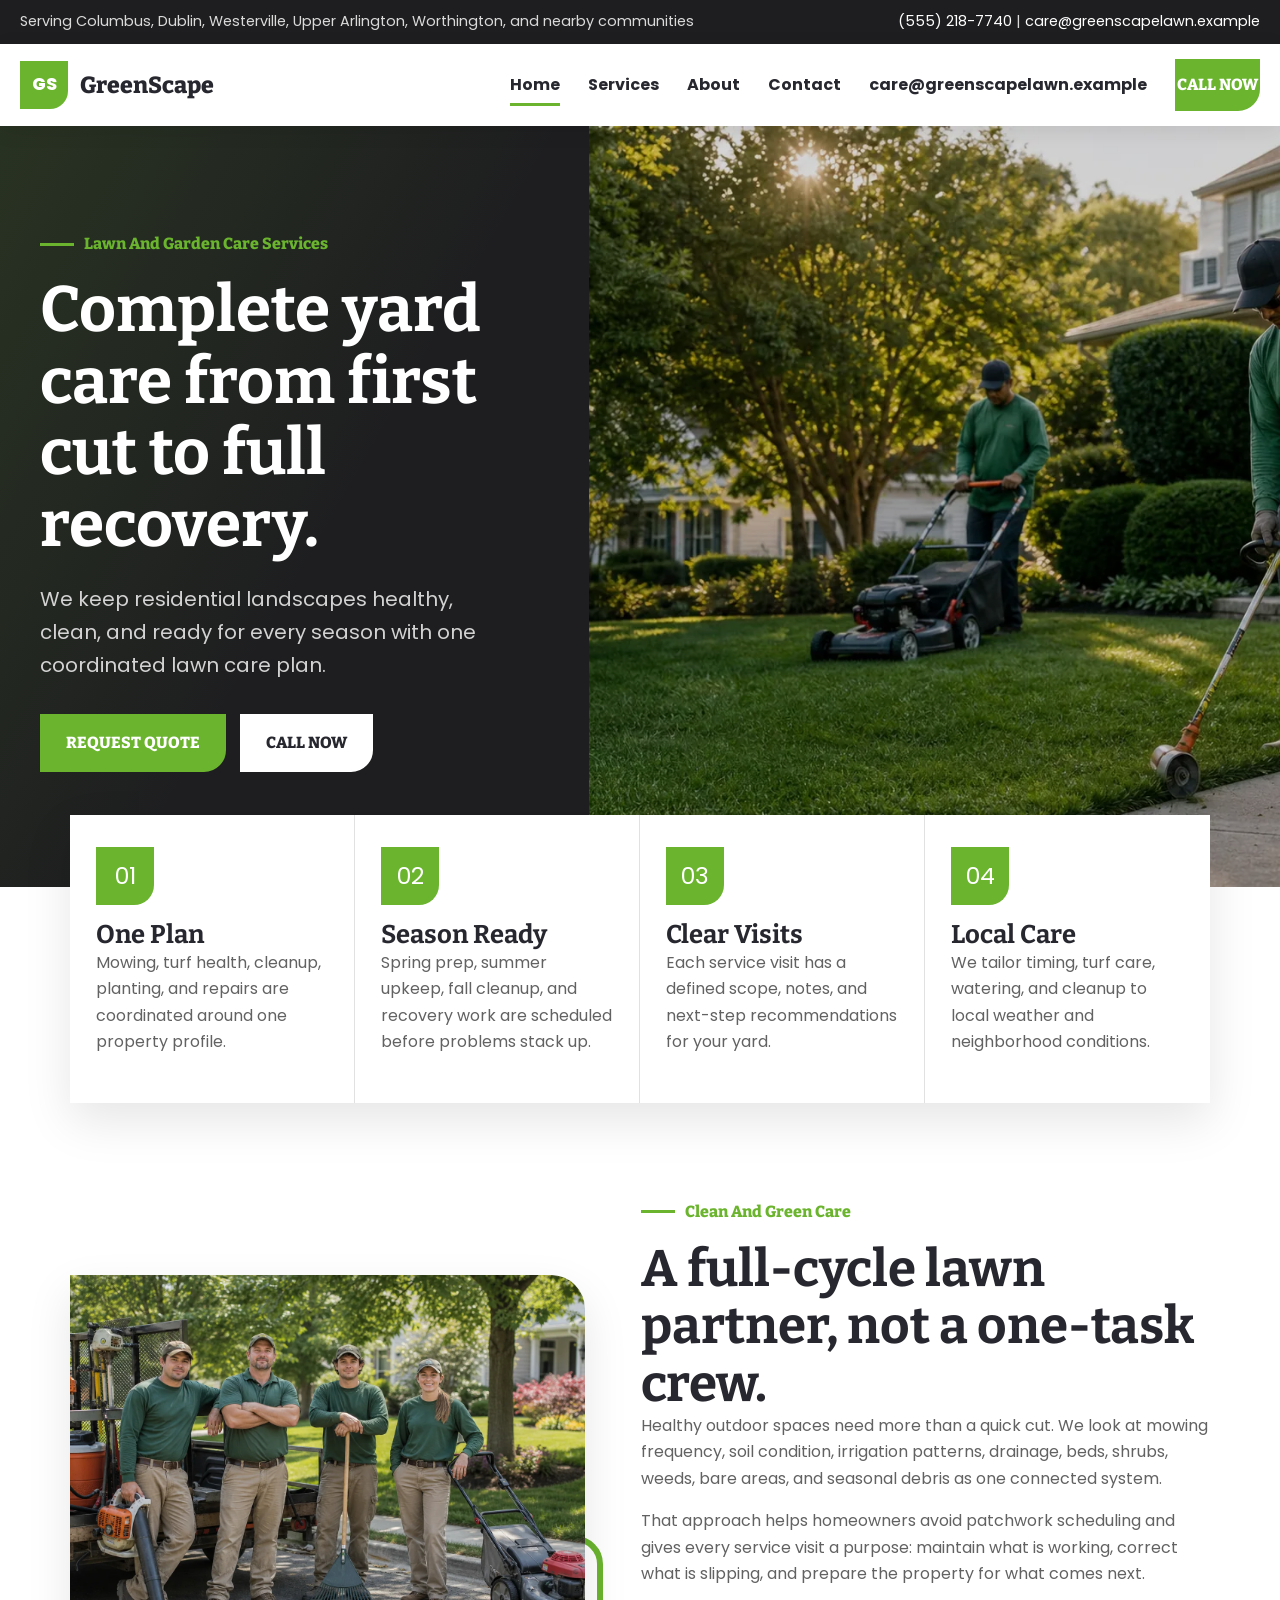
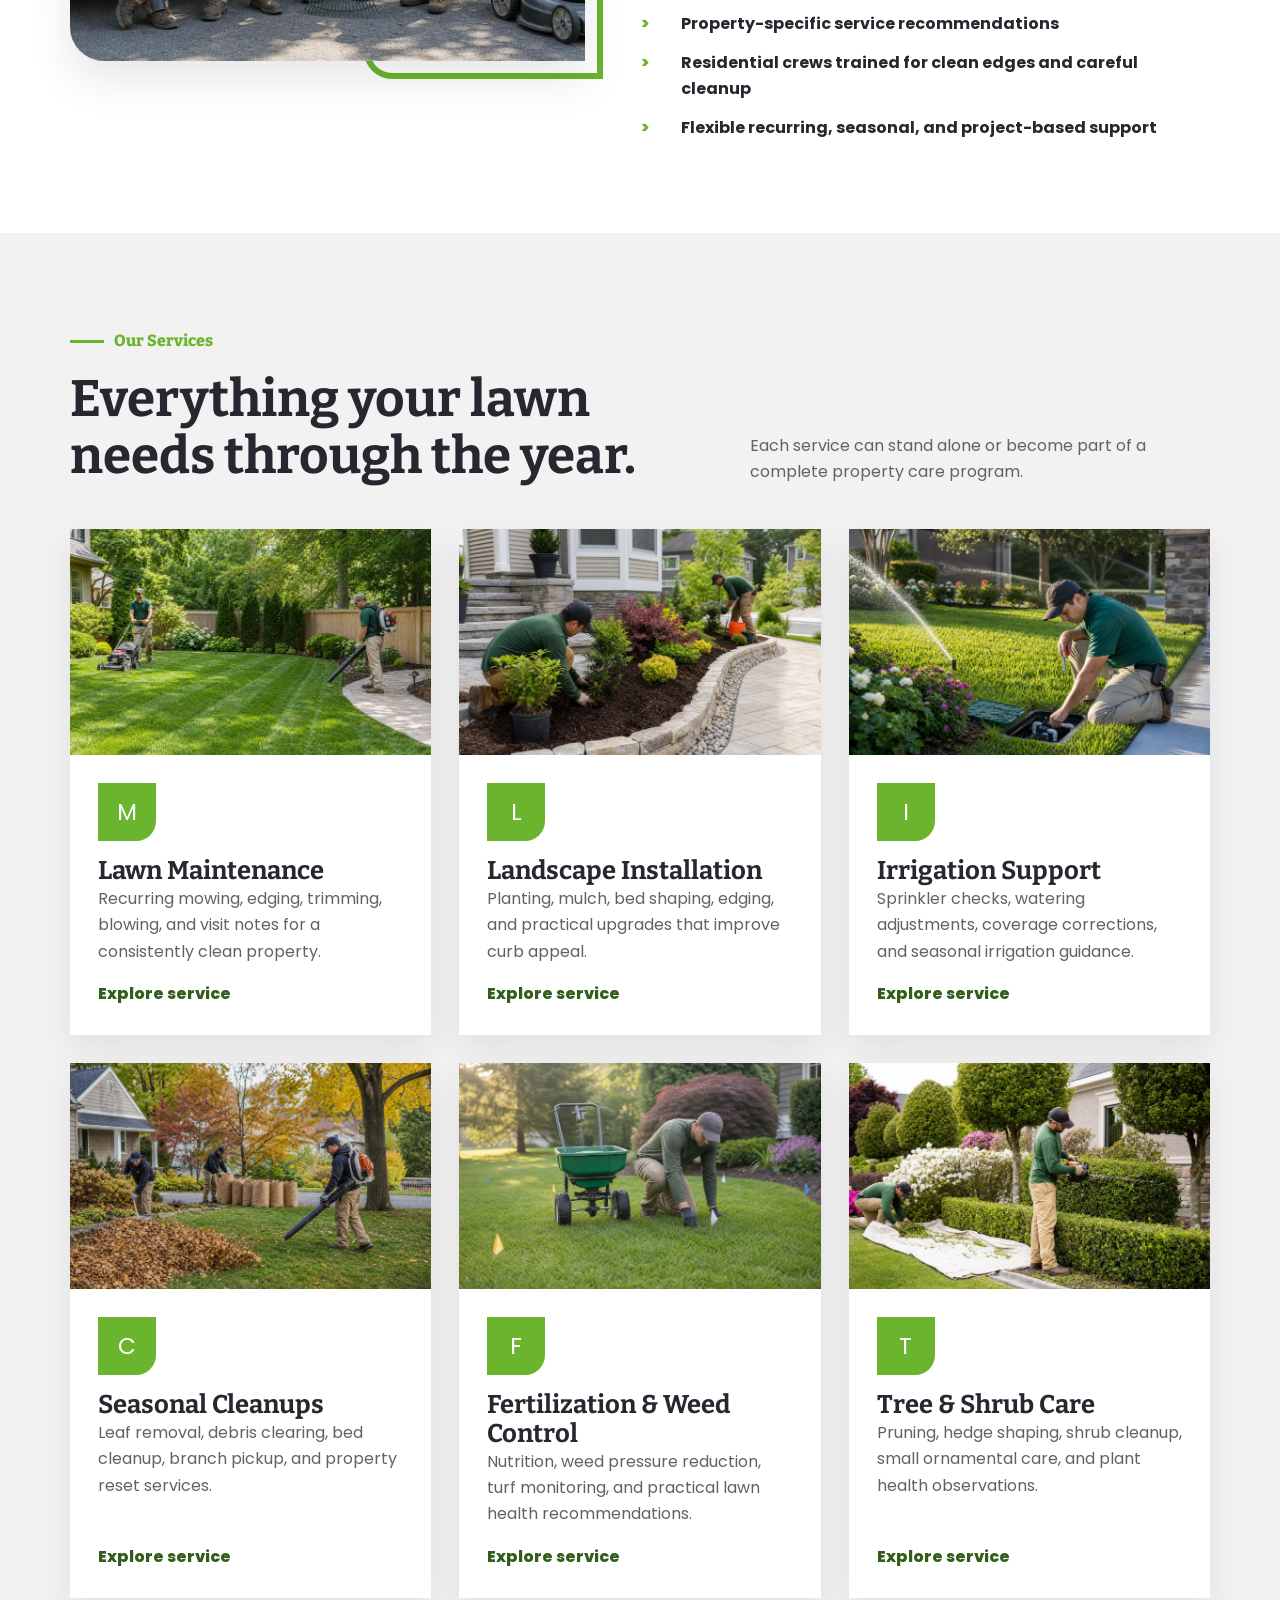
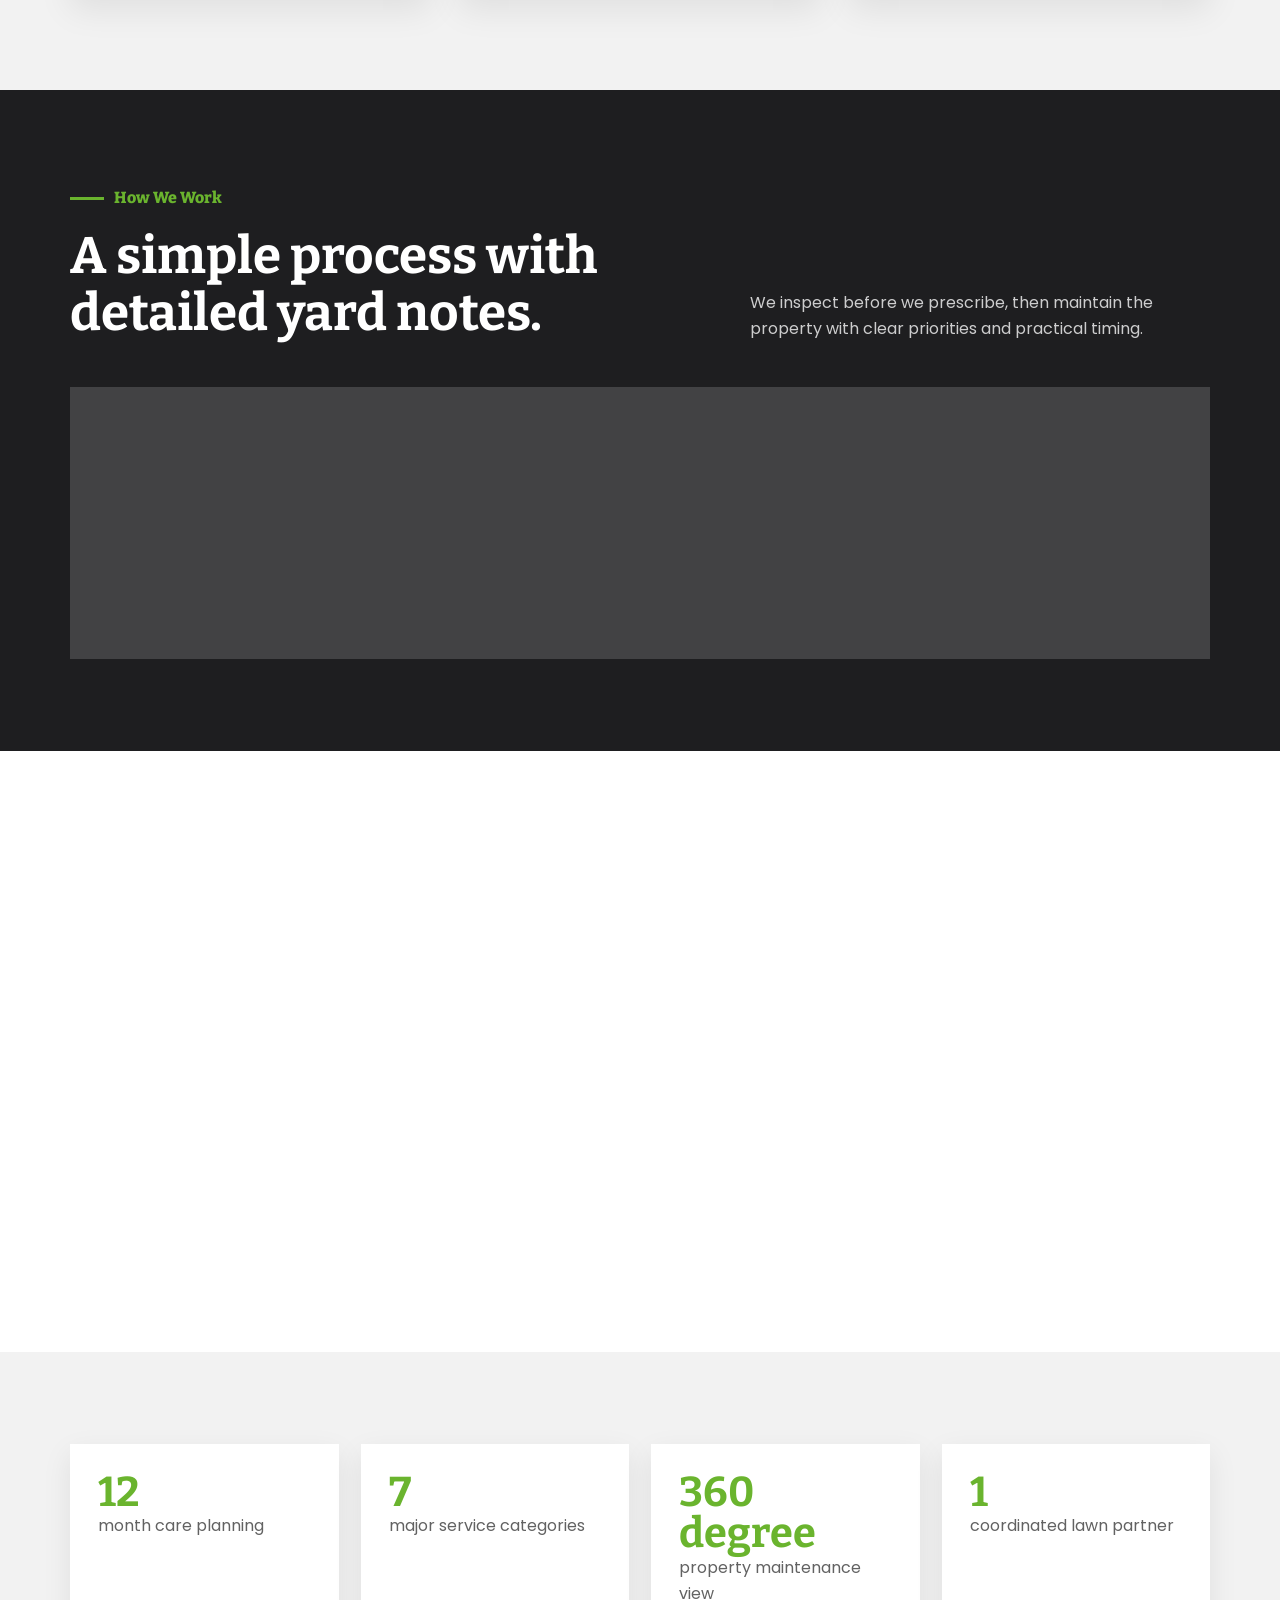
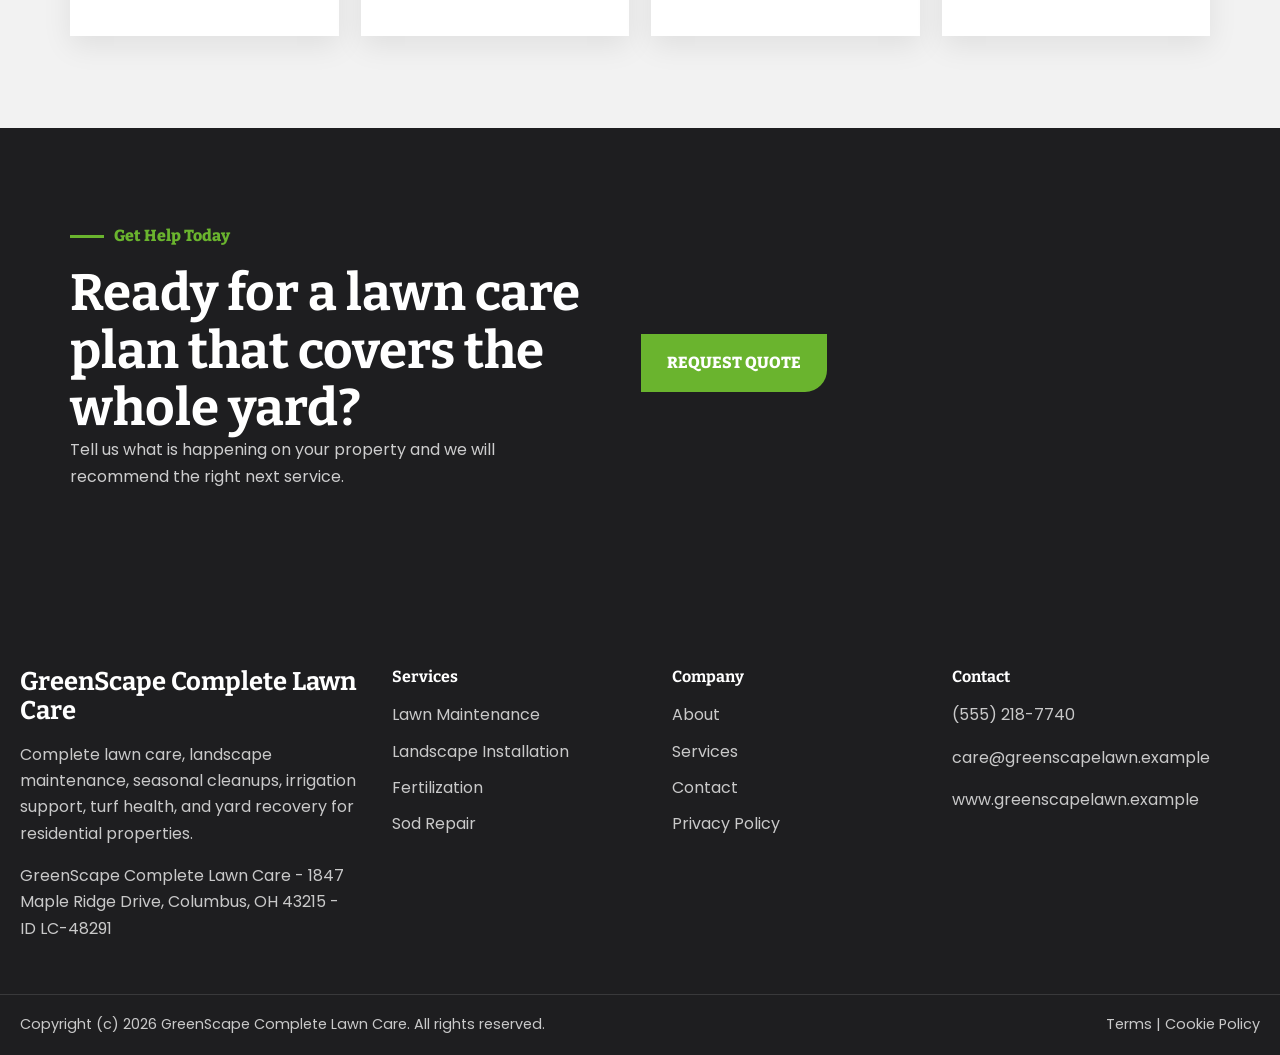
==== index.html @ 8120d4e3 "init" ====
﻿<!DOCTYPE html>
<html lang="en">
<head>
  <meta charset="UTF-8">
  <meta name="viewport" content="width=device-width, initial-scale=1.0">
  <title>Complete Lawn Care Services | GreenScape Complete Lawn Care</title>
  <meta name="description" content="Full-cycle lawn care services including mowing, landscaping, irrigation, cleanups, fertilization, shrub care, and sod repair.">
  <link rel="preconnect" href="https://fonts.googleapis.com">
  <link rel="preconnect" href="https://fonts.gstatic.com" crossorigin>
  <link href="https://fonts.googleapis.com/css2?family=Bitter:wght@700;800&family=Poppins:wght@400;600;700;800&display=swap" rel="stylesheet">
  <link rel="stylesheet" href="css/styles.css">
  <script src="js/site-config.js" defer></script>
  <script src="js/main.js" defer></script>
</head>
<body>
  <div class="topbar">
    <div class="topbar-inner">
      <span>Serving <span data-service-area></span></span>
      <span><a data-phone-href data-phone></a> | <a data-email-href data-email></a></span>
    </div>
  </div>
  <header class="site-header">
    <div class="nav-inner">
      <a class="brand" href="index.html" aria-label="Home"><span class="brand-mark">GS</span><span data-brand></span></a>
      <button class="menu-toggle" type="button" aria-label="Toggle navigation" aria-expanded="false">Menu</button>
      <nav class="site-nav" aria-label="Primary navigation">
        <a class="active" href="index.html">Home</a>
        <a href="services.html">Services</a>
        <a href="about.html">About</a>
        <a href="contact.html">Contact</a><a data-email-href data-email></a><a class="btn anim-push" data-phone-href href="#">Call Now</a>
      </nav>
    </div>
  </header>

  <main>
    <section class="hero">
      <div class="hero-grid">
        <div class="hero-copy">
          <div class="hero-content" data-reveal="down">
            <span class="eyebrow">Lawn and garden care services</span>
            <h1>Complete yard care from first cut to full recovery.</h1>
            <p>We keep residential landscapes healthy, clean, and ready for every season with one coordinated lawn care plan.</p>
            <div class="hero-actions">
              <a class="btn anim-push" href="contact.html">Request Quote</a>
              <a class="btn btn-dark anim-pulse" data-phone-href href="#">Call Now</a>
            </div>
          </div>
        </div>
        <div class="hero-media" role="img" aria-label="Professional lawn care crew maintaining a suburban yard"></div>
      </div>
    </section>

    <section class="feature-strip" aria-label="Core advantages">
      <div class="feature-grid">
        <article class="feature-card anim-float" data-reveal>
          <span class="feature-icon">01</span>
          <h3>One Plan</h3>
          <p>Mowing, turf health, cleanup, planting, and repairs are coordinated around one property profile.</p>
        </article>
        <article class="feature-card anim-float" data-reveal>
          <span class="feature-icon">02</span>
          <h3>Season Ready</h3>
          <p>Spring prep, summer upkeep, fall cleanup, and recovery work are scheduled before problems stack up.</p>
        </article>
        <article class="feature-card anim-float" data-reveal>
          <span class="feature-icon">03</span>
          <h3>Clear Visits</h3>
          <p>Each service visit has a defined scope, notes, and next-step recommendations for your yard.</p>
        </article>
        <article class="feature-card anim-float" data-reveal>
          <span class="feature-icon">04</span>
          <h3>Local Care</h3>
          <p>We tailor timing, turf care, watering, and cleanup to local weather and neighborhood conditions.</p>
        </article>
      </div>
    </section>

    <section class="section">
      <div class="section-inner two-column">
        <div class="image-frame" data-reveal>
          <img src="assets/images/section-about-team.webp" alt="Local lawn care team beside professional yard equipment">
        </div>
        <div data-reveal="down">
          <span class="eyebrow">Clean and green care</span>
          <h2>A full-cycle lawn partner, not a one-task crew.</h2>
          <p>Healthy outdoor spaces need more than a quick cut. We look at mowing frequency, soil condition, irrigation patterns, drainage, beds, shrubs, weeds, bare areas, and seasonal debris as one connected system.</p>
          <p>That approach helps homeowners avoid patchwork scheduling and gives every service visit a purpose: maintain what is working, correct what is slipping, and prepare the property for what comes next.</p>
          <ul class="check-list">
            <li>Property-specific service recommendations</li>
            <li>Residential crews trained for clean edges and careful cleanup</li>
            <li>Flexible recurring, seasonal, and project-based support</li>
          </ul>
        </div>
      </div>
    </section>

    <section class="section section-soft">
      <div class="section-inner">
        <div class="section-head" data-reveal>
          <div>
            <span class="eyebrow">Our services</span>
            <h2>Everything your lawn needs through the year.</h2>
          </div>
          <p>Each service can stand alone or become part of a complete property care program.</p>
        </div>
        <div class="services-grid">
          <article class="service-card" data-reveal>
            <img src="assets/images/service-lawn-maintenance.webp" alt="Crew mowing and cleaning a residential lawn">
            <div class="service-body">
              <span class="service-icon">M</span>
              <h3>Lawn Maintenance</h3>
              <p>Recurring mowing, edging, trimming, blowing, and visit notes for a consistently clean property.</p>
              <a class="text-link" href="services/lawn-maintenance.html">Explore service</a>
            </div>
          </article>
          <article class="service-card" data-reveal>
            <img src="assets/images/service-landscape-installation.webp" alt="Landscapers installing plants and fresh mulch">
            <div class="service-body">
              <span class="service-icon">L</span>
              <h3>Landscape Installation</h3>
              <p>Planting, mulch, bed shaping, edging, and practical upgrades that improve curb appeal.</p>
              <a class="text-link" href="services/landscape-installation.html">Explore service</a>
            </div>
          </article>
          <article class="service-card" data-reveal>
            <img src="assets/images/service-irrigation.webp" alt="Technician adjusting sprinkler coverage">
            <div class="service-body">
              <span class="service-icon">I</span>
              <h3>Irrigation Support</h3>
              <p>Sprinkler checks, watering adjustments, coverage corrections, and seasonal irrigation guidance.</p>
              <a class="text-link" href="services/irrigation-support.html">Explore service</a>
            </div>
          </article>
          <article class="service-card" data-reveal>
            <img src="assets/images/service-seasonal-cleanups.webp" alt="Fall yard cleanup crew collecting leaves">
            <div class="service-body">
              <span class="service-icon">C</span>
              <h3>Seasonal Cleanups</h3>
              <p>Leaf removal, debris clearing, bed cleanup, branch pickup, and property reset services.</p>
              <a class="text-link" href="services/seasonal-cleanups.html">Explore service</a>
            </div>
          </article>
          <article class="service-card" data-reveal>
            <img src="assets/images/service-fertilization.webp" alt="Specialist applying fertilizer to a lawn">
            <div class="service-body">
              <span class="service-icon">F</span>
              <h3>Fertilization & Weed Control</h3>
              <p>Nutrition, weed pressure reduction, turf monitoring, and practical lawn health recommendations.</p>
              <a class="text-link" href="services/fertilization-weed-control.html">Explore service</a>
            </div>
          </article>
          <article class="service-card" data-reveal>
            <img src="assets/images/service-tree-shrub-care.webp" alt="Crew trimming shrubs and collecting clippings">
            <div class="service-body">
              <span class="service-icon">T</span>
              <h3>Tree & Shrub Care</h3>
              <p>Pruning, hedge shaping, shrub cleanup, small ornamental care, and plant health observations.</p>
              <a class="text-link" href="services/tree-shrub-care.html">Explore service</a>
            </div>
          </article>
        </div>
      </div>
    </section>

    <section class="section dark-band">
      <div class="section-inner">
        <div class="section-head" data-reveal>
          <div>
            <span class="eyebrow">How we work</span>
            <h2>A simple process with detailed yard notes.</h2>
          </div>
          <p>We inspect before we prescribe, then maintain the property with clear priorities and practical timing.</p>
        </div>
        <div class="process-grid">
          <article class="process-step" data-reveal><span>1</span><h3>Assess</h3><p>We review turf, edges, beds, drainage, weeds, traffic areas, and seasonal needs.</p></article>
          <article class="process-step" data-reveal><span>2</span><h3>Plan</h3><p>You get a service scope that explains what is included, when it happens, and why.</p></article>
          <article class="process-step" data-reveal><span>3</span><h3>Maintain</h3><p>Crews complete the visit, clean hard surfaces, and keep the property presentable.</p></article>
          <article class="process-step" data-reveal><span>4</span><h3>Improve</h3><p>We recommend repairs, treatments, and adjustments before small issues become costly.</p></article>
        </div>
      </div>
    </section>

    <section class="section">
      <div class="section-inner gallery">
        <div class="image-frame" data-reveal>
          <img src="assets/images/section-yard-assessment.webp" alt="Technician inspecting lawn and soil before service">
        </div>
        <div class="carousel" data-carousel data-reveal>
          <div class="carousel-track">
            <div class="carousel-item"><img src="assets/images/service-sod-repair.webp" alt="Crew installing fresh sod on a residential lawn"></div>
            <div class="carousel-item"><img src="assets/images/service-irrigation.webp" alt="Sprinkler coverage check during lawn service"></div>
            <div class="carousel-item"><img src="assets/images/service-seasonal-cleanups.webp" alt="Organized seasonal yard cleanup"></div>
          </div>
          <div class="carousel-controls">
            <button type="button" data-prev aria-label="Previous project">&lt;</button>
            <button type="button" data-next aria-label="Next project">&gt;</button>
          </div>
        </div>
      </div>
    </section>

    <section class="section section-soft">
      <div class="section-inner">
        <div class="stats-grid">
          <div class="stat anim-float" data-reveal><strong>12</strong><span>month care planning</span></div>
          <div class="stat anim-float" data-reveal><strong>7</strong><span>major service categories</span></div>
          <div class="stat anim-float" data-reveal><strong>360 degree</strong><span>property maintenance view</span></div>
          <div class="stat anim-float" data-reveal><strong>1</strong><span>coordinated lawn partner</span></div>
        </div>
      </div>
    </section>

    <section class="section cta-band">
      <div class="section-inner two-column">
        <div data-reveal>
          <span class="eyebrow">Get help today</span>
          <h2>Ready for a lawn care plan that covers the whole yard?</h2>
          <p>Tell us what is happening on your property and we will recommend the right next service.</p>
        </div>
        <div data-reveal="down">
          <a class="btn anim-push" href="contact.html">Request Quote</a>
        </div>
      </div>
    </section>
  </main>

  <footer class="site-footer">
    <div class="footer-inner">
      <div>
        <h3><span data-company></span></h3>
        <p data-footer-text></p>
        <p data-company-line></p>
      </div>
      <div>
        <h4>Services</h4>
        <nav class="footer-links" aria-label="Footer services">
          <a href="services/lawn-maintenance.html">Lawn Maintenance</a>
          <a href="services/landscape-installation.html">Landscape Installation</a>
          <a href="services/fertilization-weed-control.html">Fertilization</a>
          <a href="services/sod-repair.html">Sod Repair</a>
        </nav>
      </div>
      <div>
        <h4>Company</h4>
        <nav class="footer-links" aria-label="Footer company">
          <a href="about.html">About</a>
          <a href="services.html">Services</a>
          <a href="contact.html">Contact</a>
          <a href="privacy-policy.html">Privacy Policy</a>
        </nav>
      </div>
      <div>
        <h4>Contact</h4>
        <p><a data-phone-href data-phone></a></p>
        <p><a data-email-href data-email></a></p>
        <p><a data-website-href data-website></a></p>
      </div>
    </div>
    <div class="footer-bottom">
      <div class="footer-inner">
        <span data-copyright></span>
        <span><a href="terms.html">Terms</a> | <a href="cookie-policy.html">Cookie Policy</a></span>
      </div>
    </div>
  </footer>
</body>
</html>
---- css/styles.css ----
﻿:root {
  --green: #6ab42e;
  --green-dark: #315f1b;
  --ink: #27272f;
  --coal: #1e1e20;
  --muted: #626262;
  --line: #e1e1e1;
  --soft: #f2f2f2;
  --white: #ffffff;
  --shadow: 0 18px 45px rgba(0, 0, 0, 0.1);
  --container: min(100% - 40px, 1440px);
  --content: min(100% - 40px, 1140px);
}

* {
  box-sizing: border-box;
}

html {
  scroll-behavior: smooth;
}

body {
  margin: 0;
  color: var(--muted);
  font-family: "Poppins", Arial, sans-serif;
  font-size: 16px;
  line-height: 1.65;
  background: var(--white);
}

img {
  display: block;
  width: 100%;
  height: auto;
}

a {
  color: inherit;
  text-decoration: none;
}

p {
  margin: 0 0 1rem;
}

h1,
h2,
h3,
h4,
h5 {
  margin: 0;
  color: var(--ink);
  font-family: "Bitter", Georgia, serif;
  line-height: 1.12;
  letter-spacing: 0;
}

h1 {
  font-size: clamp(2.3rem, 5vw, 4.7rem);
}

h2 {
  font-size: clamp(2rem, 4vw, 3.6rem);
}

h3 {
  font-size: clamp(1.35rem, 2vw, 2rem);
}

.topbar {
  background: var(--coal);
  color: rgba(255, 255, 255, 0.84);
  font-size: 0.9rem;
}

.topbar-inner,
.nav-inner,
.section-inner,
.footer-inner {
  width: var(--container);
  margin: 0 auto;
}

.topbar-inner {
  display: flex;
  justify-content: space-between;
  gap: 18px;
  padding: 10px 0;
}

.topbar a {
  color: var(--white);
}

.site-header {
  position: sticky;
  top: 0;
  z-index: 20;
  background: var(--white);
  box-shadow: 0 5px 20px rgba(0, 0, 0, 0.08);
}

.nav-inner {
  display: flex;
  align-items: center;
  justify-content: space-between;
  min-height: 82px;
  gap: 24px;
}

.brand {
  display: inline-flex;
  align-items: center;
  gap: 12px;
  color: var(--ink);
  font-family: "Bitter", Georgia, serif;
  font-size: 1.45rem;
  font-weight: 800;
}

.brand-mark {
  display: grid;
  place-items: center;
  width: 48px;
  height: 48px;
  color: var(--white);
  background: var(--green);
  border-radius: 0 0 18px 0;
  font-family: "Poppins", Arial, sans-serif;
  font-size: 1.1rem;
}

.site-nav {
  display: flex;
  align-items: center;
  gap: 28px;
  color: var(--ink);
  font-weight: 700;
}

.site-nav a {
  position: relative;
  padding: 8px 0;
}

.site-nav a::after {
  position: absolute;
  left: 0;
  bottom: 0;
  width: 0;
  height: 3px;
  content: "";
  background: var(--green);
  transition: width 0.3s ease;
}

.site-nav a:hover::after,
.site-nav a.active::after {
  width: 100%;
}

.menu-toggle {
  display: none;
  width: 46px;
  height: 46px;
  border: 1px solid var(--line);
  background: var(--white);
  color: var(--ink);
  font-size: 1.5rem;
}

.btn {
  display: inline-flex;
  align-items: center;
  justify-content: center;
  gap: 10px;
  min-height: 52px;
  padding: 14px 24px;
  border: 2px solid var(--green);
  border-radius: 0 0 22px 0;
  background: var(--green);
  color: var(--white);
  font-family: "Bitter", Georgia, serif;
  font-size: 1rem;
  font-weight: 800;
  letter-spacing: 0;
  text-transform: uppercase;
  transition: transform 0.3s ease, color 0.3s ease, background 0.3s ease;
}

.btn:hover,
.btn:focus-visible {
  color: var(--green);
  background: transparent;
  transform: translateY(-2px);
}

.btn-dark {
  border-color: var(--white);
  background: var(--white);
  color: var(--ink);
}

.btn-dark:hover {
  color: var(--white);
  background: transparent;
}

.hero {
  background: var(--coal);
}

.hero-grid {
  display: grid;
  grid-template-columns: minmax(0, 0.92fr) minmax(0, 1.08fr);
  min-height: 720px;
}

.hero-copy {
  position: relative;
  display: flex;
  align-items: center;
  padding: 8vw 7vw 9vw max(40px, calc((100vw - 1440px) / 2 + 40px));
  overflow: hidden;
}

.hero-copy::before {
  position: absolute;
  inset: 0;
  content: "";
  background: linear-gradient(120deg, rgba(106, 180, 46, 0.16), transparent 55%);
  opacity: 0.85;
}

.hero-content {
  position: relative;
  max-width: 610px;
}

.eyebrow {
  display: inline-flex;
  align-items: center;
  gap: 10px;
  margin-bottom: 16px;
  color: var(--green);
  font-family: "Bitter", Georgia, serif;
  font-weight: 800;
  text-transform: capitalize;
}

.eyebrow::before {
  width: 34px;
  height: 3px;
  content: "";
  background: currentColor;
}

.hero h1,
.dark-band h2,
.cta-band h2 {
  color: var(--white);
}

.hero p {
  max-width: 560px;
  margin: 22px 0 32px;
  color: rgba(255, 255, 255, 0.8);
  font-size: clamp(1rem, 2vw, 1.25rem);
}

.hero-actions {
  display: flex;
  flex-wrap: wrap;
  gap: 14px;
}

.hero-media {
  min-height: 520px;
  background: linear-gradient(rgba(0, 0, 0, 0.16), rgba(0, 0, 0, 0.16)),
    url("../assets/images/hero-lawn-care.webp") center / cover no-repeat;
}

.section {
  padding: 92px 0;
}

.section-soft {
  background: var(--soft);
}

.section-inner {
  width: var(--content);
}

.section-head {
  display: grid;
  grid-template-columns: minmax(0, 0.9fr) minmax(280px, 0.65fr);
  gap: 42px;
  align-items: end;
  margin-bottom: 44px;
}

.section-head p {
  margin: 0;
}

.feature-strip {
  position: relative;
  z-index: 3;
  width: var(--content);
  margin: -72px auto 0;
  background: var(--white);
  box-shadow: var(--shadow);
}

.feature-grid {
  display: grid;
  grid-template-columns: repeat(4, 1fr);
}

.feature-card {
  min-height: 190px;
  padding: 32px 26px;
  border-right: 1px solid var(--line);
  background: var(--white);
  transition: transform 0.3s ease, box-shadow 0.3s ease;
}

.feature-card:last-child {
  border-right: 0;
}

.feature-card:hover {
  transform: translateY(-8px);
  box-shadow: var(--shadow);
}

.feature-icon,
.service-icon {
  display: grid;
  place-items: center;
  width: 58px;
  height: 58px;
  margin-bottom: 16px;
  color: var(--white);
  background: var(--green);
  border-radius: 0 0 20px 0;
  font-size: 1.45rem;
}

.two-column {
  display: grid;
  grid-template-columns: minmax(0, 0.95fr) minmax(0, 1.05fr);
  gap: 56px;
  align-items: center;
}

.image-frame {
  position: relative;
}

.image-frame img {
  aspect-ratio: 4 / 3;
  object-fit: cover;
  border-radius: 0 34px 0 34px;
  box-shadow: var(--shadow);
}

.image-frame::after {
  position: absolute;
  right: -18px;
  bottom: -18px;
  width: 44%;
  height: 34%;
  content: "";
  border: 6px solid var(--green);
  border-radius: 0 28px 0 28px;
  z-index: -1;
}

.check-list,
.detail-list {
  display: grid;
  gap: 12px;
  padding: 0;
  margin: 24px 0 0;
  list-style: none;
}

.check-list li,
.detail-list li {
  display: grid;
  grid-template-columns: 28px minmax(0, 1fr);
  gap: 12px;
  color: var(--ink);
  font-weight: 700;
}

.check-list li::before,
.detail-list li::before {
  content: ">";
  color: var(--green);
  font-weight: 800;
}

.services-grid {
  display: grid;
  grid-template-columns: repeat(3, 1fr);
  gap: 28px;
}

.service-card {
  display: flex;
  flex-direction: column;
  min-height: 100%;
  overflow: hidden;
  background: var(--white);
  box-shadow: 0 12px 32px rgba(0, 0, 0, 0.08);
  transition: transform 0.3s ease, box-shadow 0.3s ease;
}

.service-card:hover {
  transform: translateY(-8px);
  box-shadow: var(--shadow);
}

.service-card img {
  aspect-ratio: 16 / 10;
  object-fit: cover;
}

.service-body {
  display: flex;
  flex: 1;
  flex-direction: column;
  padding: 28px;
}

.service-body p {
  flex: 1;
}

.text-link {
  color: var(--green-dark);
  font-weight: 800;
}

.text-link:hover {
  color: var(--green);
}

.dark-band,
.cta-band {
  position: relative;
  overflow: hidden;
  background: var(--coal);
}

.dark-band .section-inner,
.cta-band .section-inner {
  position: relative;
  z-index: 1;
}

.dark-band p,
.cta-band p {
  color: rgba(255, 255, 255, 0.78);
}

.process-grid {
  display: grid;
  grid-template-columns: repeat(4, 1fr);
  gap: 1px;
  background: rgba(255, 255, 255, 0.16);
}

.process-step {
  padding: 30px;
  background: rgba(255, 255, 255, 0.04);
}

.process-step span {
  display: inline-grid;
  place-items: center;
  width: 46px;
  height: 46px;
  margin-bottom: 16px;
  color: var(--white);
  background: var(--green);
  border-radius: 0 0 16px 0;
  font-weight: 800;
}

.process-step h3 {
  color: var(--white);
}

.gallery {
  display: grid;
  grid-template-columns: 1fr 1fr;
  gap: 28px;
}

.carousel {
  position: relative;
  overflow: hidden;
  background: var(--coal);
  border-radius: 0 34px 0 34px;
}

.carousel-track {
  display: flex;
  transition: transform 0.5s ease;
}

.carousel-item {
  min-width: 100%;
}

.carousel-item img {
  aspect-ratio: 16 / 10;
  object-fit: cover;
}

.carousel-controls {
  position: absolute;
  right: 18px;
  bottom: 18px;
  display: flex;
  gap: 10px;
}

.carousel-controls button {
  width: 44px;
  height: 44px;
  border: 0;
  color: var(--white);
  background: var(--green);
  cursor: pointer;
}

.stats-grid {
  display: grid;
  grid-template-columns: repeat(4, 1fr);
  gap: 22px;
}

.stat {
  padding: 28px;
  background: var(--white);
  box-shadow: 0 10px 28px rgba(0, 0, 0, 0.08);
}

.stat strong {
  display: block;
  color: var(--green);
  font-family: "Bitter", Georgia, serif;
  font-size: 2.6rem;
  line-height: 1;
}

.page-hero {
  position: relative;
  padding: 120px 0;
  color: var(--white);
  background: linear-gradient(90deg, rgba(30, 30, 32, 0.88), rgba(30, 30, 32, 0.44)),
    var(--page-image, url("../assets/images/section-about-team.webp")) center / cover no-repeat;
}

.page-hero .section-inner {
  max-width: 860px;
  margin-left: max(20px, calc((100vw - 1140px) / 2));
}

.page-hero h1,
.page-hero p {
  color: var(--white);
}

.page-hero p {
  max-width: 720px;
  margin-top: 20px;
  font-size: 1.16rem;
}

.service-layout {
  display: grid;
  grid-template-columns: minmax(0, 1fr) 340px;
  gap: 48px;
  align-items: start;
}

.content-block {
  margin-bottom: 38px;
}

.content-block h2,
.content-block h3 {
  margin-bottom: 14px;
}

.sidebar-card {
  position: sticky;
  top: 110px;
  padding: 30px;
  background: var(--coal);
  color: rgba(255, 255, 255, 0.8);
  border-radius: 0 30px 0 30px;
}

.sidebar-card h3 {
  color: var(--white);
}

.sidebar-card .btn {
  width: 100%;
  margin-top: 18px;
}

.contact-grid {
  display: grid;
  grid-template-columns: minmax(0, 0.8fr) minmax(0, 1.2fr);
  gap: 42px;
}

.contact-card,
.form-card,
.policy-card {
  padding: 34px;
  background: var(--white);
  box-shadow: var(--shadow);
}

.contact-card {
  background: var(--coal);
  color: rgba(255, 255, 255, 0.8);
}

.contact-card h3 {
  color: var(--white);
}

.form-grid {
  display: grid;
  grid-template-columns: 1fr 1fr;
  gap: 18px;
}

.field {
  display: grid;
  gap: 8px;
}

.field-full {
  grid-column: 1 / -1;
}

label {
  color: var(--ink);
  font-weight: 800;
}

input,
select,
textarea {
  width: 100%;
  min-height: 50px;
  padding: 12px 14px;
  border: 1px solid var(--line);
  color: var(--ink);
  font: inherit;
  background: var(--white);
}

textarea {
  min-height: 140px;
  resize: vertical;
}

input:focus,
select:focus,
textarea:focus,
button:focus-visible,
a:focus-visible {
  outline: 3px solid rgba(106, 180, 46, 0.45);
  outline-offset: 3px;
}

.success-message {
  margin: 16px 0 0;
  padding: 14px;
  color: var(--green-dark);
  background: #edf8e5;
  border-left: 4px solid var(--green);
}

.site-footer {
  background: var(--coal);
  color: rgba(255, 255, 255, 0.76);
}

.footer-inner {
  display: grid;
  grid-template-columns: 1.1fr 0.8fr 0.8fr 1fr;
  gap: 34px;
  padding: 70px 0 36px;
}

.site-footer h3,
.site-footer h4 {
  margin-bottom: 16px;
  color: var(--white);
}

.footer-links {
  display: grid;
  gap: 10px;
}

.footer-bottom {
  border-top: 1px solid rgba(255, 255, 255, 0.12);
}

.footer-bottom .footer-inner {
  display: flex;
  justify-content: space-between;
  padding: 18px 0;
  font-size: 0.9rem;
}

[data-reveal] {
  opacity: 0;
  transform: translateY(34px);
  transition: opacity 0.7s ease, transform 0.7s ease;
}

[data-reveal="down"] {
  transform: translateY(-42px);
}

[data-reveal].is-visible {
  opacity: 1;
  transform: translateY(0);
}

.anim-float:hover {
  animation: float 1.2s ease-in-out infinite;
}

.anim-pulse:hover {
  animation: pulse 1s linear infinite;
}

.anim-push:hover {
  animation: push 0.32s linear 1;
}

@keyframes float {
  50% {
    transform: translateY(-8px);
  }
}

@keyframes pulse {
  50% {
    transform: scale(1.05);
  }
}

@keyframes push {
  50% {
    transform: scale(0.94);
  }
}

@media (max-width: 1024px) {
  .topbar-inner {
    flex-direction: column;
  }

  .hero-grid,
  .two-column,
  .section-head,
  .service-layout,
  .contact-grid,
  .gallery {
    grid-template-columns: 1fr;
  }

  .hero-copy {
    padding: 80px 40px;
  }

  .hero-media {
    min-height: 440px;
  }

  .feature-grid,
  .process-grid,
  .stats-grid,
  .footer-inner {
    grid-template-columns: repeat(2, 1fr);
  }

  .services-grid {
    grid-template-columns: repeat(2, 1fr);
  }

  .sidebar-card {
    position: static;
  }
}

@media (max-width: 1120px) {
  .menu-toggle {
    display: inline-grid;
    place-items: center;
  }

  .site-nav {
    position: absolute;
    top: 72px;
    left: 12px;
    right: 12px;
    display: none;
    flex-direction: column;
    align-items: stretch;
    gap: 0;
    padding: 18px;
    background: var(--white);
    box-shadow: var(--shadow);
  }

  .site-nav.is-open {
    display: flex;
  }

  .site-nav a {
    padding: 12px 6px;
  }
}

@media (max-width: 760px) {
  :root {
    --container: min(100% - 24px, 1440px);
    --content: min(100% - 24px, 1140px);
  }

  .topbar {
    display: none;
  }

  .nav-inner {
    min-height: 72px;
  }

  .hero-grid {
    min-height: 0;
  }

  .hero-copy {
    padding: 62px 20px;
  }

  .hero-media {
    min-height: 330px;
  }

  .section {
    padding: 64px 0;
  }

  .feature-strip {
    margin-top: 0;
  }

  .feature-grid,
  .process-grid,
  .stats-grid,
  .services-grid,
  .footer-inner,
  .form-grid {
    grid-template-columns: 1fr;
  }

  .feature-card {
    border-right: 0;
    border-bottom: 1px solid var(--line);
  }

  .footer-bottom .footer-inner {
    flex-direction: column;
  }
}
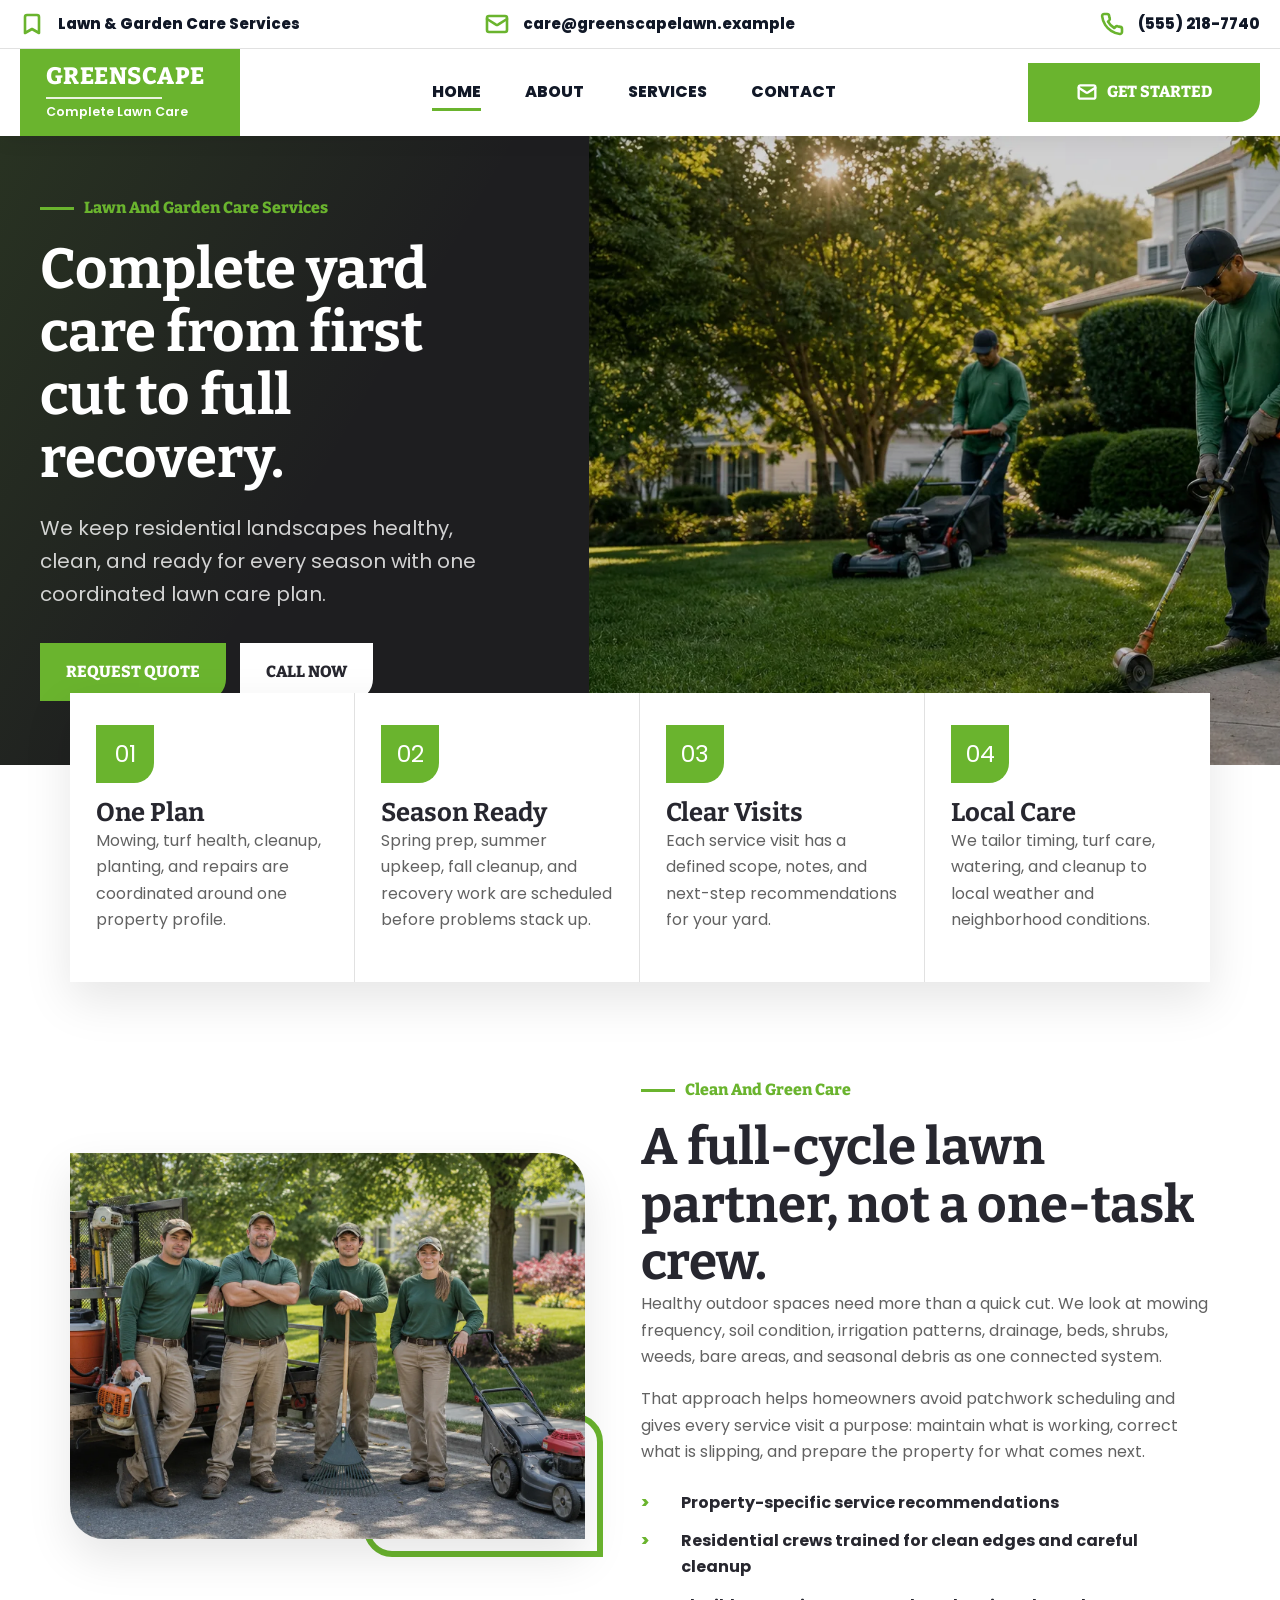
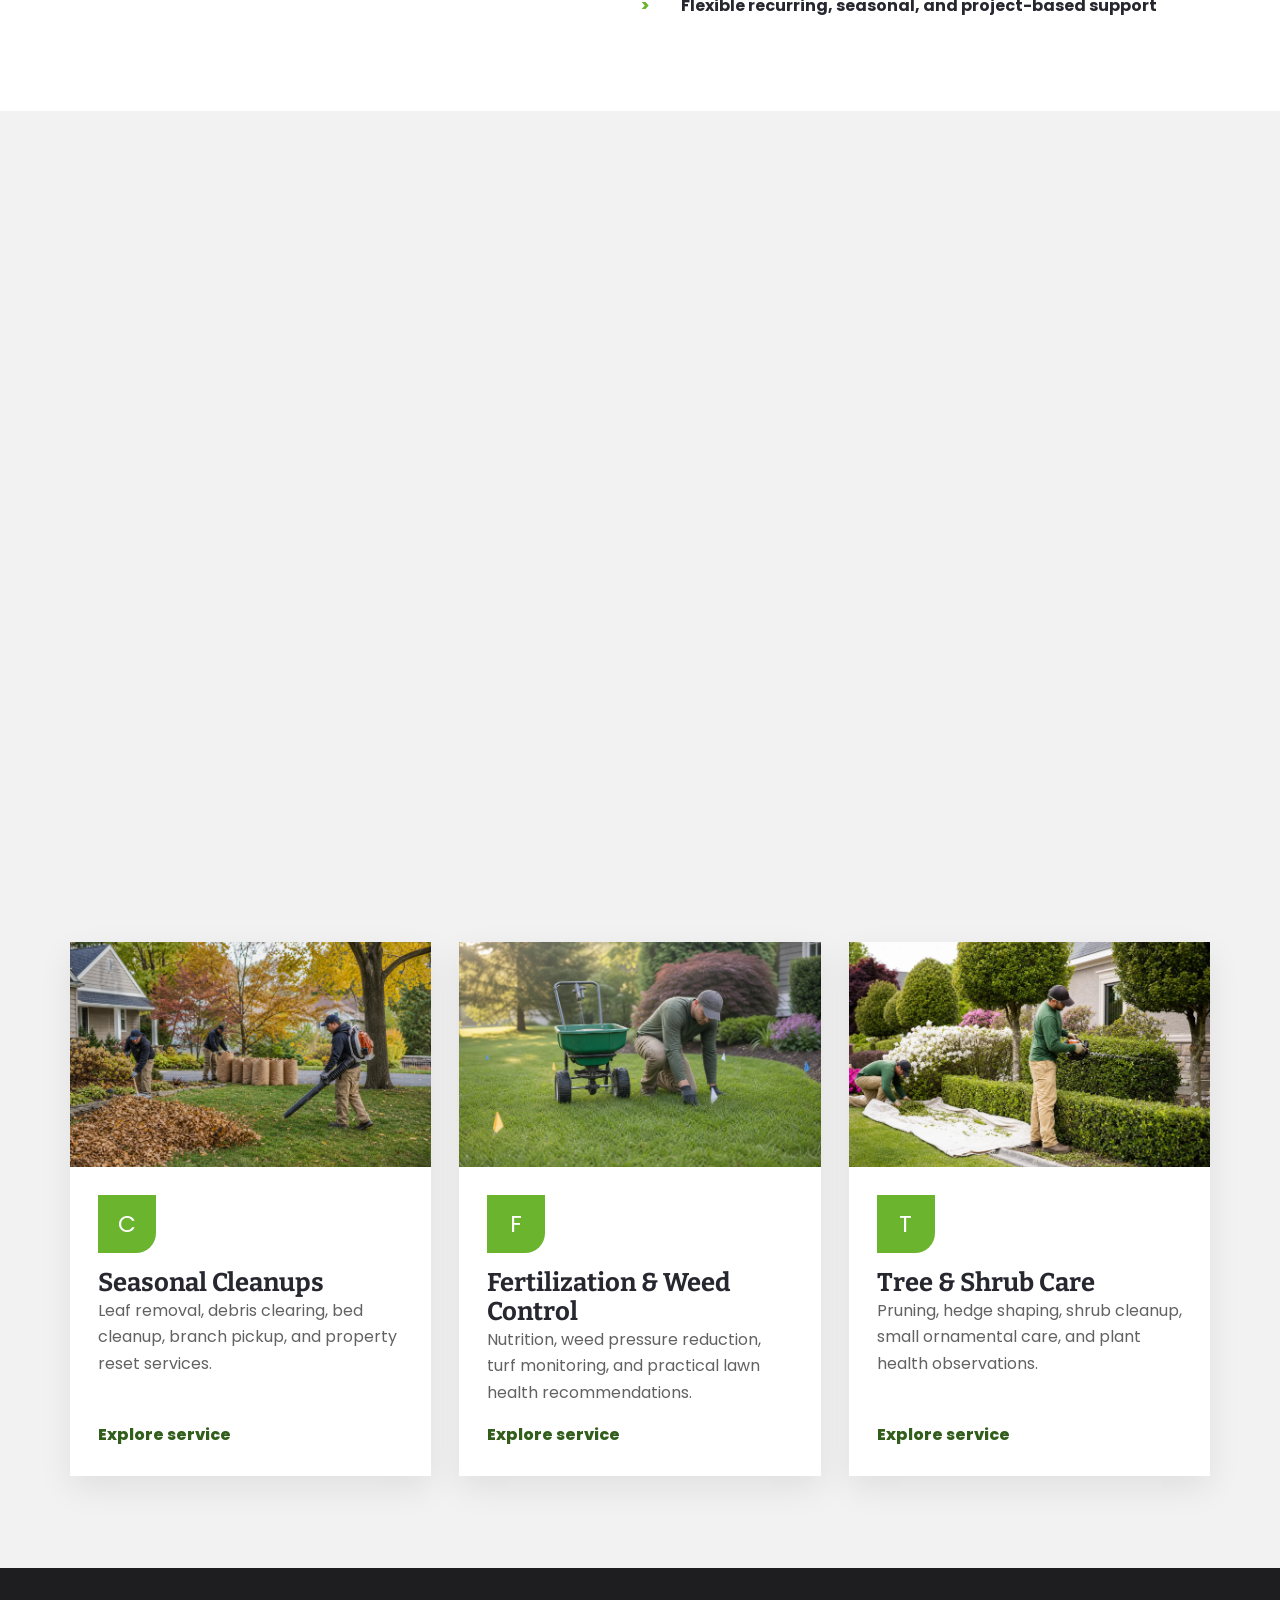
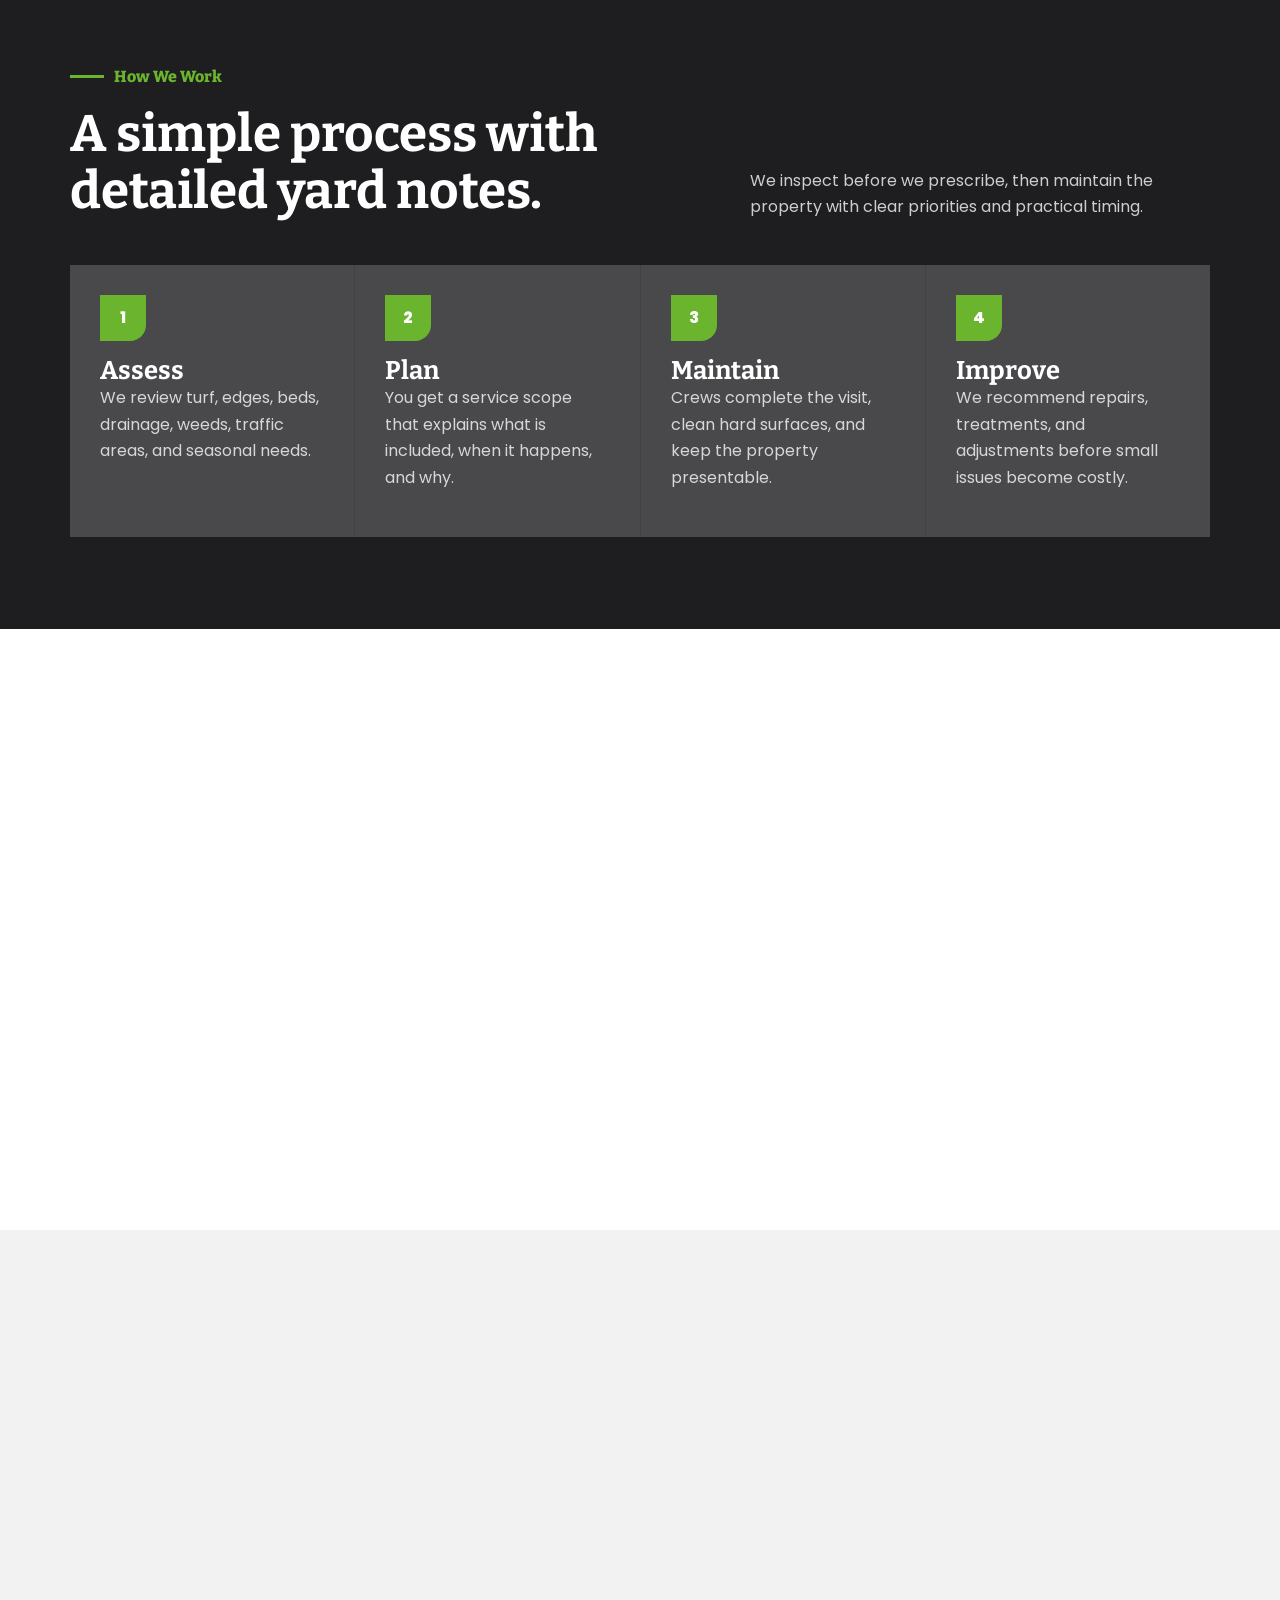
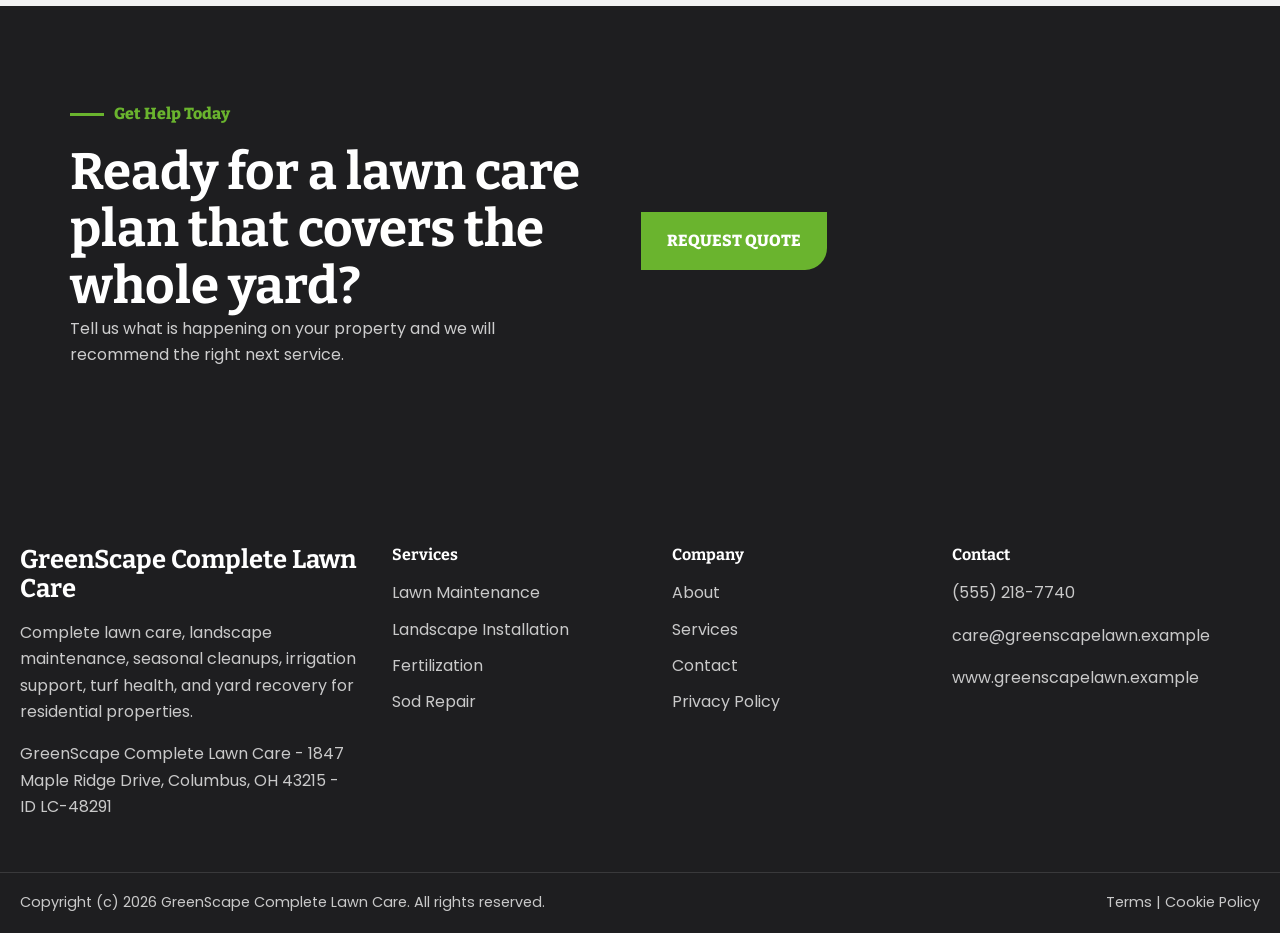
==== commit c63ff473: "start" ====
--- a/index.html
+++ b/index.html
@@ -1,4 +1,4 @@
-﻿<!DOCTYPE html>
+<!DOCTYPE html>
 <html lang="en">
 <head>
   <meta charset="UTF-8">
@@ -12,23 +12,24 @@
   <script src="js/site-config.js" defer></script>
   <script src="js/main.js" defer></script>
 </head>
-<body>
-  <div class="topbar">
+<body>  <div class="topbar">
     <div class="topbar-inner">
-      <span>Serving <span data-service-area></span></span>
-      <span><a data-phone-href data-phone></a> | <a data-email-href data-email></a></span>
+      <span class="topbar-item"><svg class="header-icon" aria-hidden="true" viewBox="0 0 24 24" fill="none" stroke="currentColor" stroke-linecap="round" stroke-linejoin="round"><path d="M19 21l-7-4-7 4V5a2 2 0 0 1 2-2h10a2 2 0 0 1 2 2z"/></svg><span>Lawn &amp; Garden Care Services</span></span>
+      <span class="topbar-item"><svg class="header-icon" aria-hidden="true" viewBox="0 0 24 24" fill="none" stroke="currentColor" stroke-linecap="round" stroke-linejoin="round"><rect width="20" height="16" x="2" y="4" rx="2"/><path d="m22 7-8.97 5.7a2 2 0 0 1-2.06 0L2 7"/></svg><a data-email-href data-email></a></span>
+      <span class="topbar-item"><svg class="header-icon" aria-hidden="true" viewBox="0 0 24 24" fill="none" stroke="currentColor" stroke-linecap="round" stroke-linejoin="round"><path d="M22 16.92v3a2 2 0 0 1-2.18 2 19.79 19.79 0 0 1-8.63-3.07 19.5 19.5 0 0 1-6-6A19.79 19.79 0 0 1 2.12 4.2 2 2 0 0 1 4.11 2h3a2 2 0 0 1 2 1.72c.12.9.33 1.77.62 2.6a2 2 0 0 1-.45 2.11L8 9.71a16 16 0 0 0 6.29 6.29l1.28-1.28a2 2 0 0 1 2.11-.45c.83.29 1.7.5 2.6.62A2 2 0 0 1 22 16.92z"/></svg><a data-phone-href data-phone></a></span>
     </div>
   </div>
   <header class="site-header">
     <div class="nav-inner">
-      <a class="brand" href="index.html" aria-label="Home"><span class="brand-mark">GS</span><span data-brand></span></a>
+      <a class="brand" href="index.html" aria-label="Home"><span class="brand-name" data-brand></span><span class="brand-line" aria-hidden="true"></span><span class="brand-subtitle">Complete Lawn Care</span></a>
       <button class="menu-toggle" type="button" aria-label="Toggle navigation" aria-expanded="false">Menu</button>
       <nav class="site-nav" aria-label="Primary navigation">
         <a class="active" href="index.html">Home</a>
+        <a href="about.html">About</a>
         <a href="services.html">Services</a>
-        <a href="about.html">About</a>
-        <a href="contact.html">Contact</a><a data-email-href data-email></a><a class="btn anim-push" data-phone-href href="#">Call Now</a>
+        <a href="contact.html">Contact</a>
       </nav>
+      <a class="btn nav-cta anim-push" href="contact.html"><svg class="header-icon" aria-hidden="true" viewBox="0 0 24 24" fill="none" stroke="currentColor" stroke-linecap="round" stroke-linejoin="round"><rect width="20" height="16" x="2" y="4" rx="2"/><path d="m22 7-8.97 5.7a2 2 0 0 1-2.06 0L2 7"/></svg>Get Started</a>
     </div>
   </header>
 
--- a/css/styles.css
+++ b/css/styles.css
@@ -69,9 +69,13 @@
 }
 
 .topbar {
-  background: var(--coal);
-  color: rgba(255, 255, 255, 0.84);
-  font-size: 0.9rem;
+  position: relative;
+  z-index: 21;
+  background: var(--white);
+  border-bottom: 1px solid var(--line);
+  color: #111827;
+  font-size: 0.94rem;
+  font-weight: 800;
 }
 
 .topbar-inner,
@@ -83,14 +87,40 @@
 }
 
 .topbar-inner {
-  display: flex;
-  justify-content: space-between;
-  gap: 18px;
-  padding: 10px 0;
-}
-
-.topbar a {
-  color: var(--white);
+  display: grid;
+  grid-template-columns: repeat(3, minmax(0, 1fr));
+  align-items: center;
+  min-height: 48px;
+  gap: 28px;
+}
+
+.topbar-item {
+  display: inline-flex;
+  align-items: center;
+  justify-content: center;
+  gap: 14px;
+  min-width: 0;
+}
+
+.topbar-item:first-child {
+  justify-content: flex-start;
+}
+
+.topbar-item:last-child {
+  justify-content: flex-end;
+}
+
+.topbar a,
+.topbar span {
+  overflow-wrap: anywhere;
+}
+
+.header-icon {
+  flex: 0 0 auto;
+  width: 24px;
+  height: 24px;
+  color: var(--green);
+  stroke-width: 2.6;
 }
 
 .site-header {
@@ -98,56 +128,76 @@
   top: 0;
   z-index: 20;
   background: var(--white);
-  box-shadow: 0 5px 20px rgba(0, 0, 0, 0.08);
+  box-shadow: 0 6px 18px rgba(0, 0, 0, 0.06);
 }
 
 .nav-inner {
+  display: grid;
+  grid-template-columns: 220px minmax(0, 1fr) auto;
+  align-items: stretch;
+  min-height: 86px;
+  gap: 34px;
+}
+
+.brand {
   display: flex;
-  align-items: center;
-  justify-content: space-between;
-  min-height: 82px;
-  gap: 24px;
-}
-
-.brand {
-  display: inline-flex;
-  align-items: center;
-  gap: 12px;
-  color: var(--ink);
+  flex-direction: column;
+  justify-content: center;
+  min-height: 86px;
+  padding: 16px 26px;
+  color: var(--white);
+  background: var(--green);
+}
+
+.brand-name {
   font-family: "Bitter", Georgia, serif;
-  font-size: 1.45rem;
+  font-size: 1.48rem;
   font-weight: 800;
+  line-height: 1;
+  letter-spacing: 0.02em;
+  text-transform: uppercase;
+}
+
+.brand-line {
+  width: 116px;
+  height: 2px;
+  margin: 8px 0 6px;
+  background: rgba(255, 255, 255, 0.86);
+}
+
+.brand-subtitle {
+  font-size: 0.78rem;
+  font-weight: 600;
+  line-height: 1.2;
 }
 
 .brand-mark {
-  display: grid;
-  place-items: center;
-  width: 48px;
-  height: 48px;
-  color: var(--white);
-  background: var(--green);
-  border-radius: 0 0 18px 0;
-  font-family: "Poppins", Arial, sans-serif;
-  font-size: 1.1rem;
+  display: none;
 }
 
 .site-nav {
   display: flex;
   align-items: center;
-  gap: 28px;
-  color: var(--ink);
-  font-weight: 700;
+  justify-content: center;
+  gap: 44px;
+  color: #111827;
+  font-size: 1rem;
+  font-weight: 800;
+  text-transform: uppercase;
 }
 
 .site-nav a {
   position: relative;
+  display: inline-flex;
+  align-items: center;
+  min-height: 86px;
   padding: 8px 0;
 }
 
 .site-nav a::after {
   position: absolute;
   left: 0;
-  bottom: 0;
+  bottom: 24px;
   width: 0;
   height: 3px;
   content: "";
@@ -160,14 +210,30 @@
   width: 100%;
 }
 
+.nav-cta {
+  align-self: center;
+  min-width: 232px;
+  border-radius: 0 0 22px 0;
+}
+
+.btn .header-icon {
+  width: 20px;
+  height: 20px;
+  color: currentColor;
+  stroke-width: 2.8;
+}
+
 .menu-toggle {
   display: none;
   width: 46px;
   height: 46px;
+  align-self: center;
   border: 1px solid var(--line);
   background: var(--white);
   color: var(--ink);
-  font-size: 1.5rem;
+  font-size: 1rem;
+  font-weight: 800;
+  text-transform: uppercase;
 }
 
 .btn {
@@ -214,14 +280,14 @@
 .hero-grid {
   display: grid;
   grid-template-columns: minmax(0, 0.92fr) minmax(0, 1.08fr);
-  min-height: 720px;
+  min-height: 560px;
 }
 
 .hero-copy {
   position: relative;
   display: flex;
   align-items: center;
-  padding: 8vw 7vw 9vw max(40px, calc((100vw - 1440px) / 2 + 40px));
+  padding: 4.4vw 7vw 5vw max(40px, calc((100vw - 1440px) / 2 + 40px));
   overflow: hidden;
 }
 
@@ -262,6 +328,10 @@
   color: var(--white);
 }
 
+.hero h1 {
+  font-size: clamp(2.25rem, 4.4vw, 4.25rem);
+}
+
 .hero p {
   max-width: 560px;
   margin: 22px 0 32px;
@@ -276,7 +346,7 @@
 }
 
 .hero-media {
-  min-height: 520px;
+  min-height: 430px;
   background: linear-gradient(rgba(0, 0, 0, 0.16), rgba(0, 0, 0, 0.16)),
     url("../assets/images/hero-lawn-care.webp") center / cover no-repeat;
 }
@@ -776,7 +846,15 @@
 
 @media (max-width: 1024px) {
   .topbar-inner {
-    flex-direction: column;
+    grid-template-columns: 1fr;
+    gap: 8px;
+    padding: 12px 0;
+  }
+
+  .topbar-item,
+  .topbar-item:first-child,
+  .topbar-item:last-child {
+    justify-content: center;
   }
 
   .hero-grid,
@@ -789,11 +867,11 @@
   }
 
   .hero-copy {
-    padding: 80px 40px;
+    padding: 64px 40px;
   }
 
   .hero-media {
-    min-height: 440px;
+    min-height: 380px;
   }
 
   .feature-grid,
@@ -813,14 +891,33 @@
 }
 
 @media (max-width: 1120px) {
+  .nav-inner {
+    grid-template-columns: 210px minmax(0, 1fr) auto;
+    gap: 18px;
+    position: relative;
+  }
+
+  .nav-cta {
+    display: none;
+  }
+
   .menu-toggle {
     display: inline-grid;
     place-items: center;
+    justify-self: end;
+    position: absolute;
+    right: 20px;
+    top: 20px;
+    z-index: 2;
+    border-color: var(--green);
+    background: var(--green);
+    color: var(--white);
+    width: 82px;
   }
 
   .site-nav {
     position: absolute;
-    top: 72px;
+    top: 86px;
     left: 12px;
     right: 12px;
     display: none;
@@ -837,7 +934,12 @@
   }
 
   .site-nav a {
-    padding: 12px 6px;
+    min-height: auto;
+    padding: 14px 6px;
+  }
+
+  .site-nav a::after {
+    bottom: 8px;
   }
 }
 
@@ -852,7 +954,51 @@
   }
 
   .nav-inner {
+    display: flex;
+    align-items: stretch;
+    justify-content: space-between;
     min-height: 72px;
+    gap: 14px;
+  }
+
+  .brand {
+    flex: 0 0 178px;
+    min-height: 72px;
+    padding: 12px 20px;
+  }
+
+  .brand-name {
+    font-size: 1.35rem;
+  }
+
+  .brand-line {
+    width: 100px;
+    margin: 6px 0 5px;
+  }
+
+  .brand-subtitle {
+    font-size: 0.68rem;
+  }
+
+  .site-nav {
+    top: 72px;
+    display: none !important;
+  }
+
+  .site-nav.is-open {
+    display: flex !important;
+  }
+
+  .menu-toggle {
+    display: inline-grid !important;
+    position: static;
+    flex: 0 0 auto;
+    align-self: center;
+    width: 82px;
+  }
+
+  .nav-cta {
+    display: none !important;
   }
 
   .hero-grid {
@@ -860,11 +1006,11 @@
   }
 
   .hero-copy {
-    padding: 62px 20px;
+    padding: 48px 20px;
   }
 
   .hero-media {
-    min-height: 330px;
+    min-height: 280px;
   }
 
   .section {
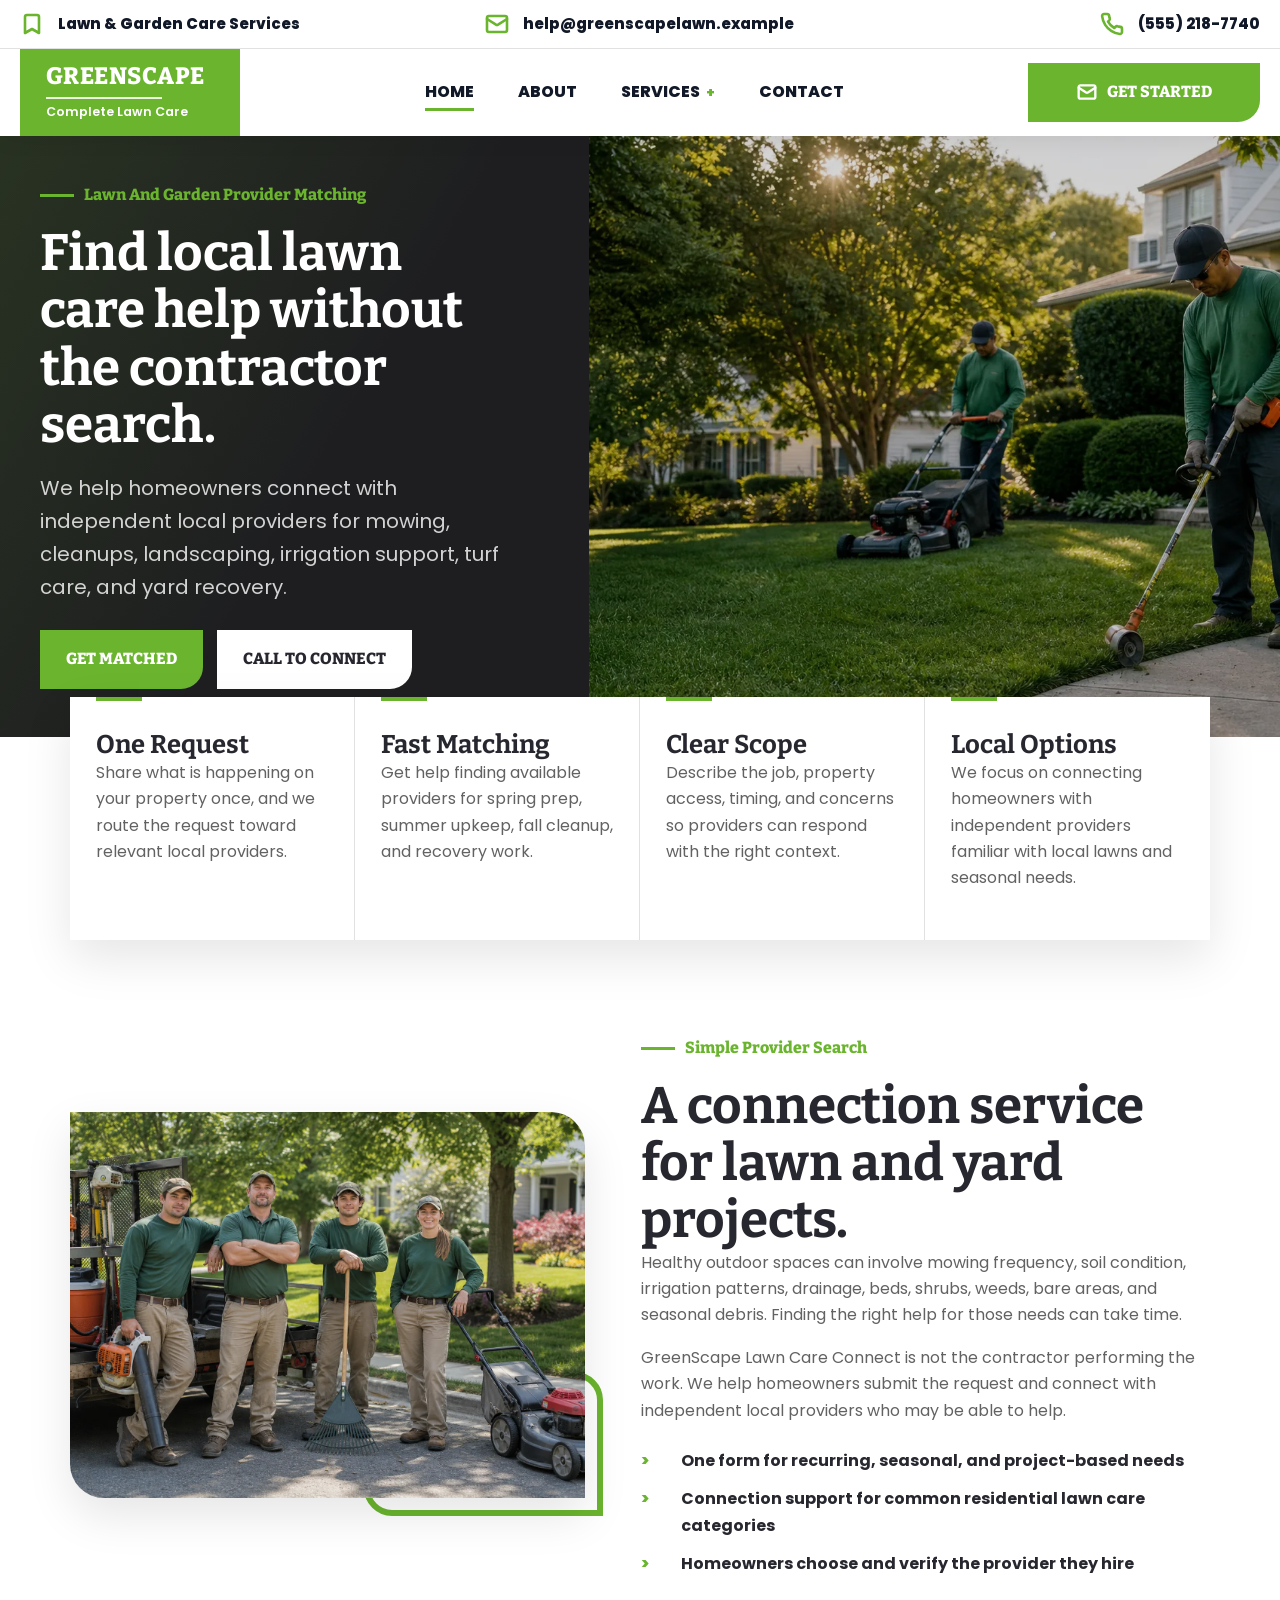
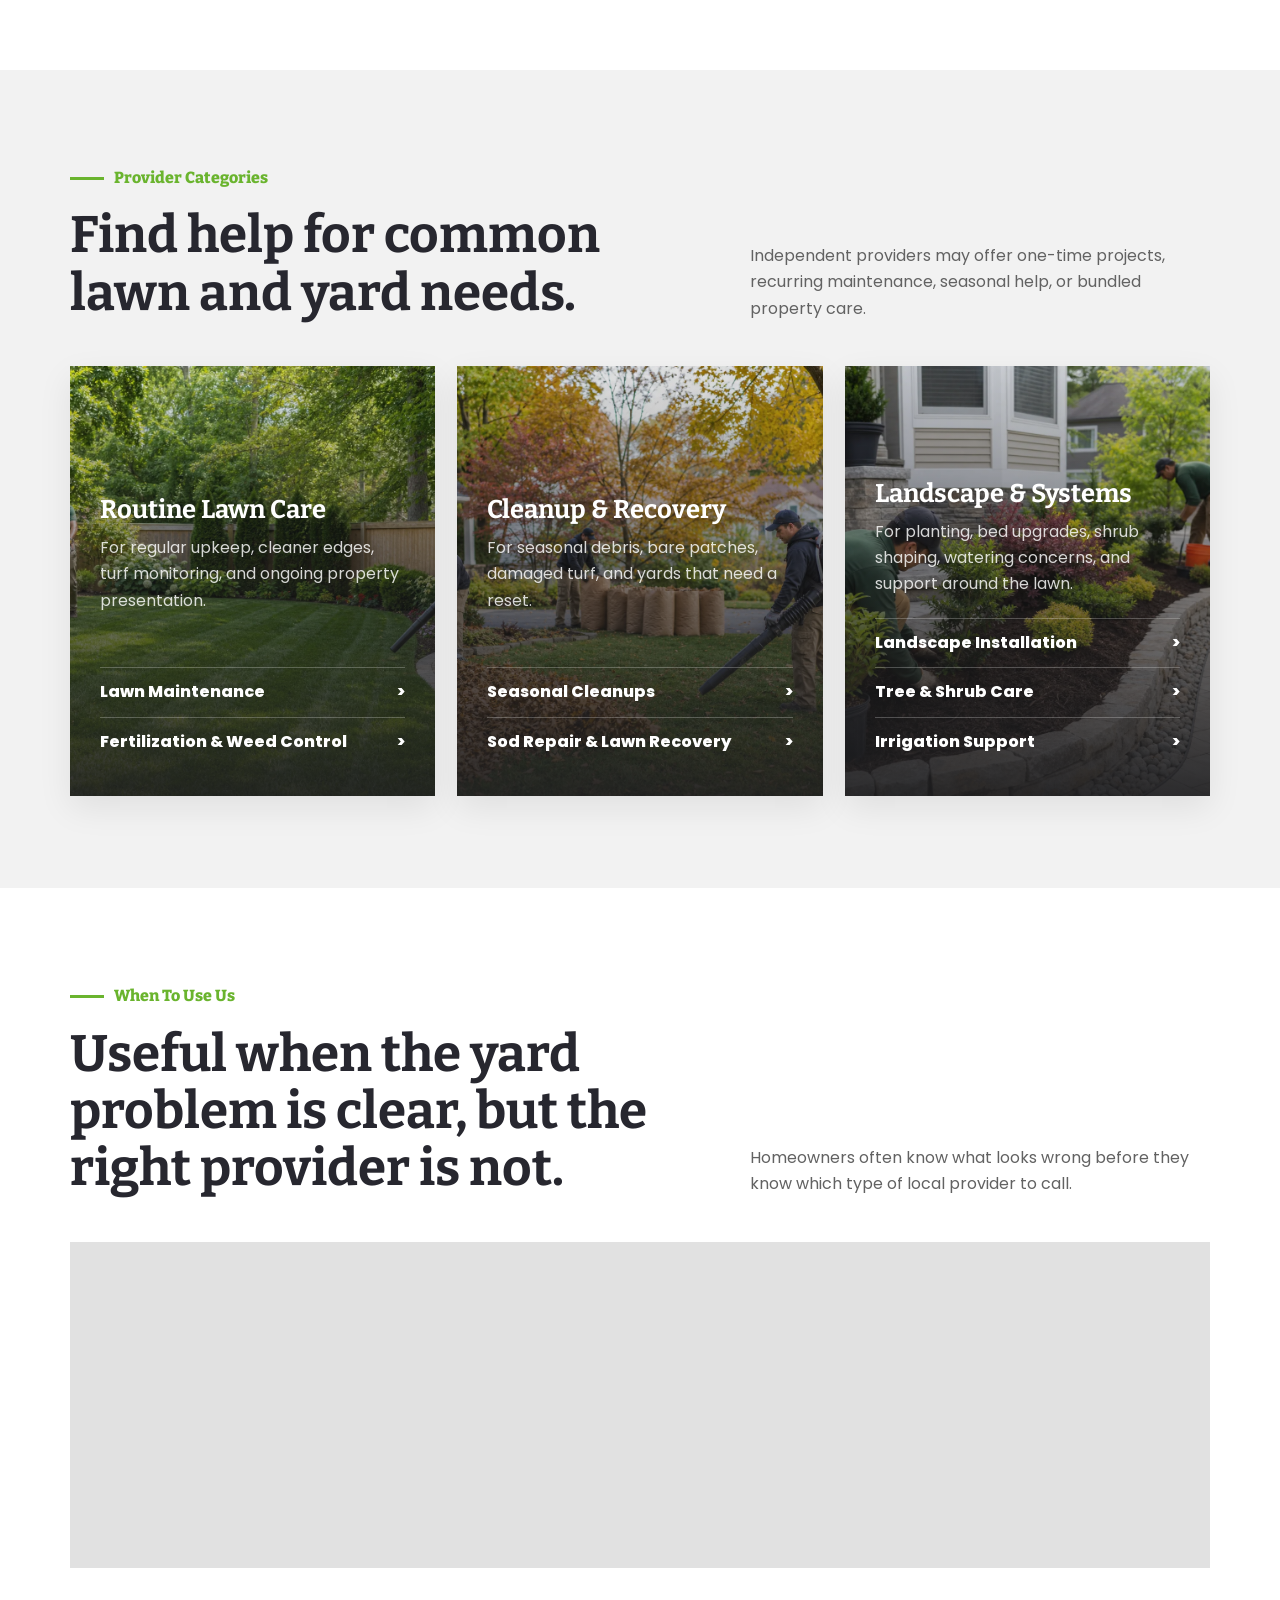
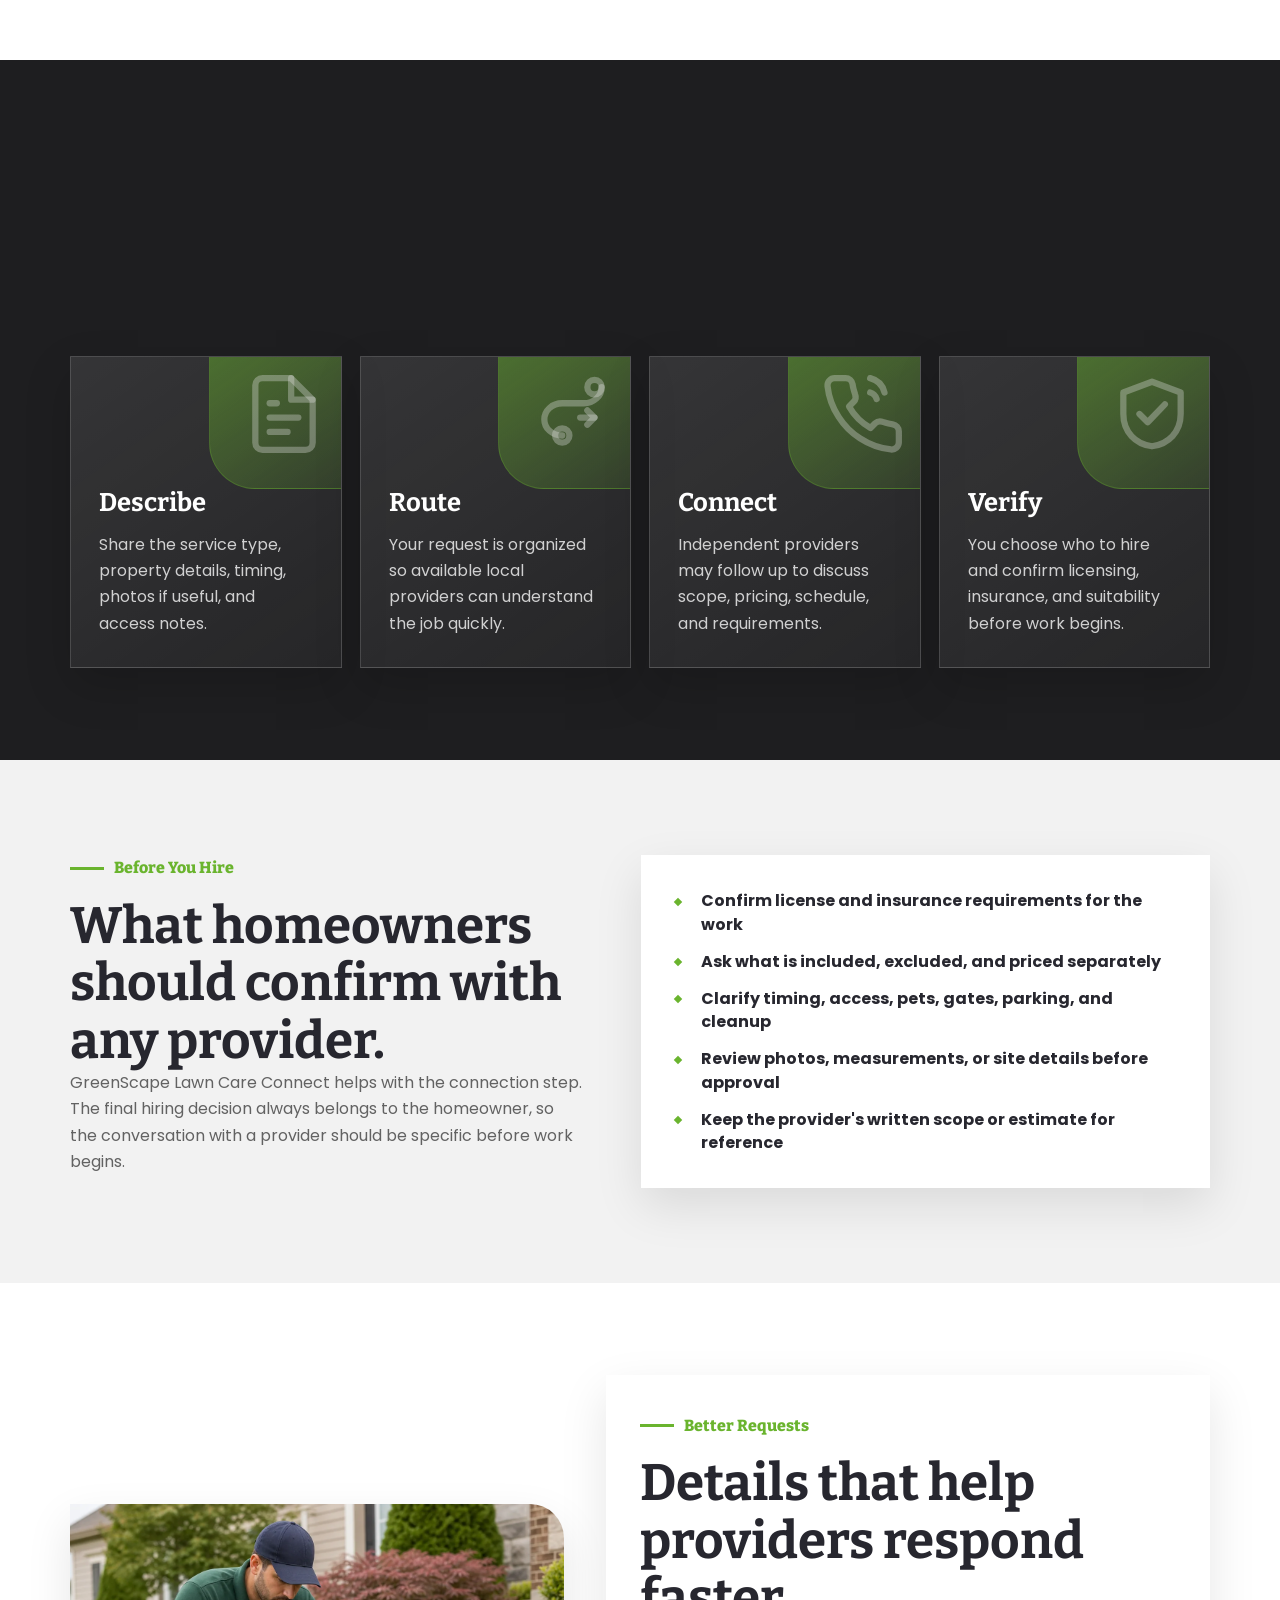
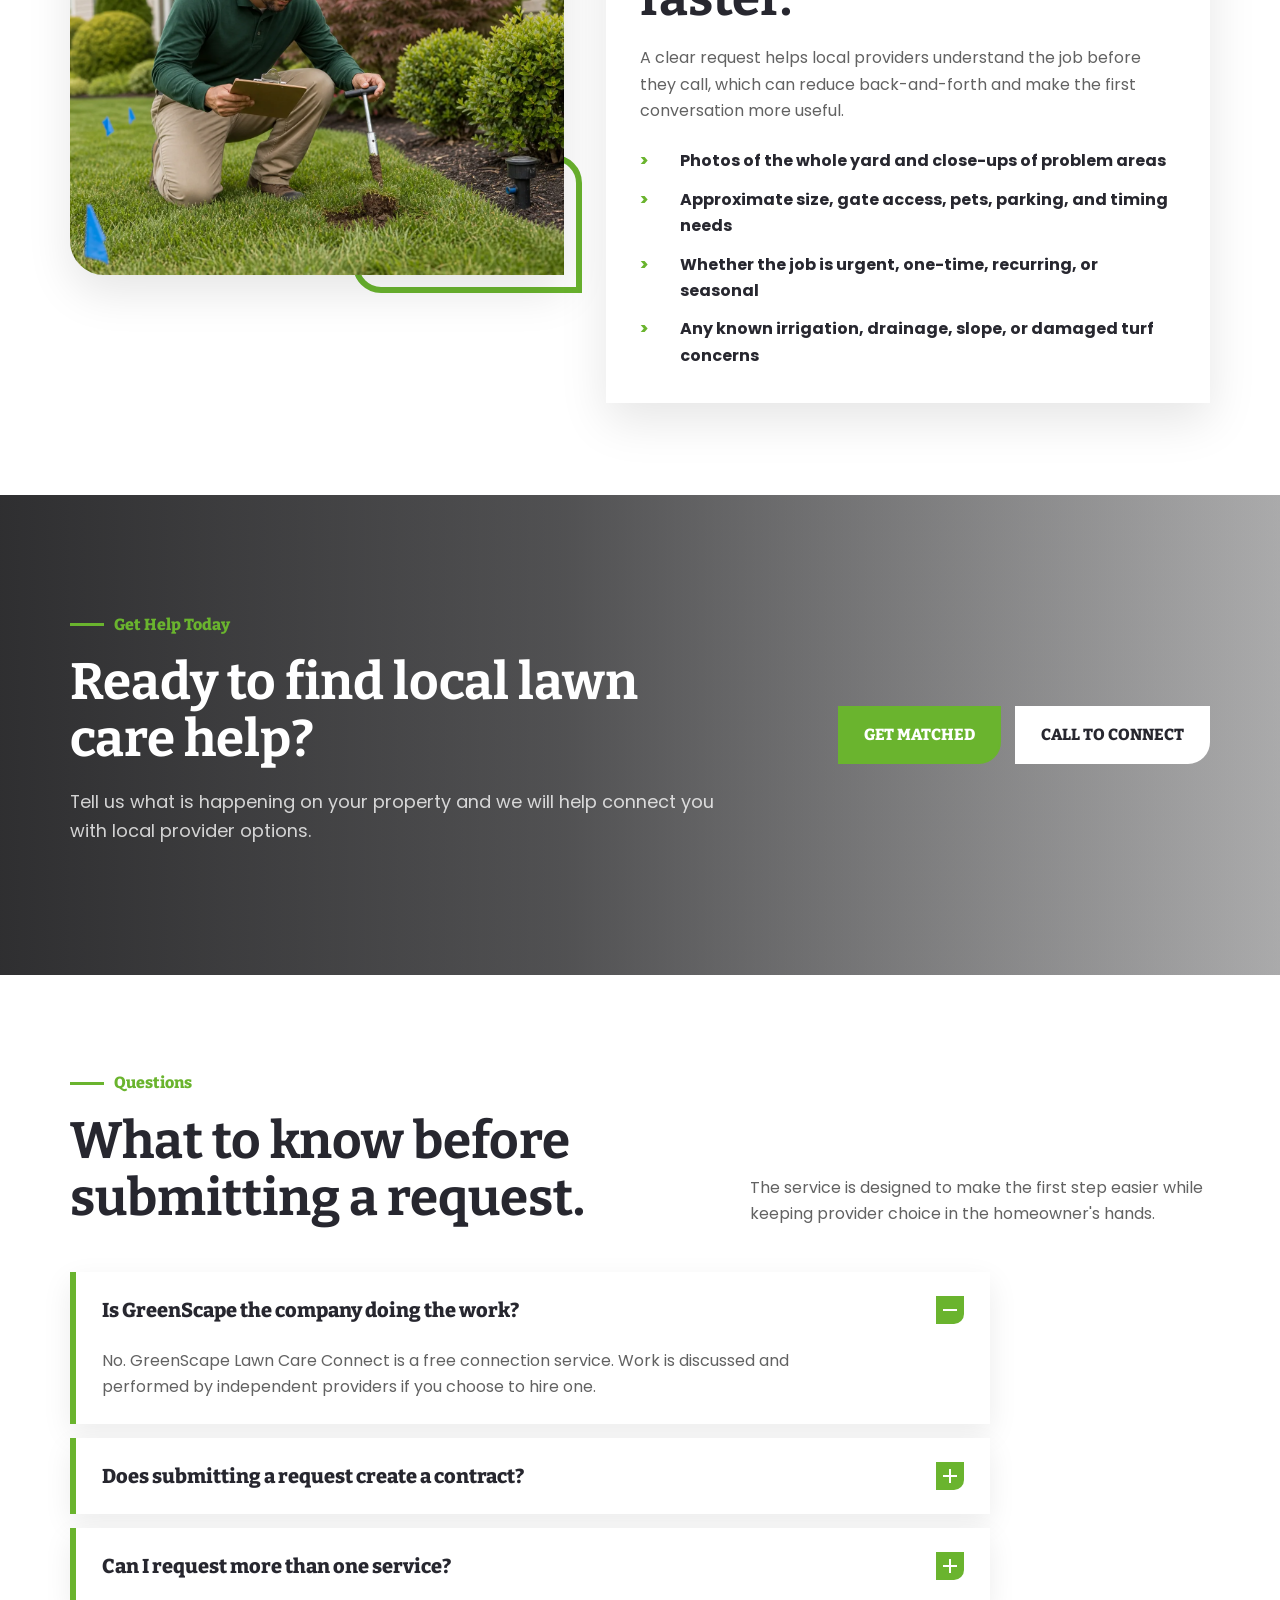
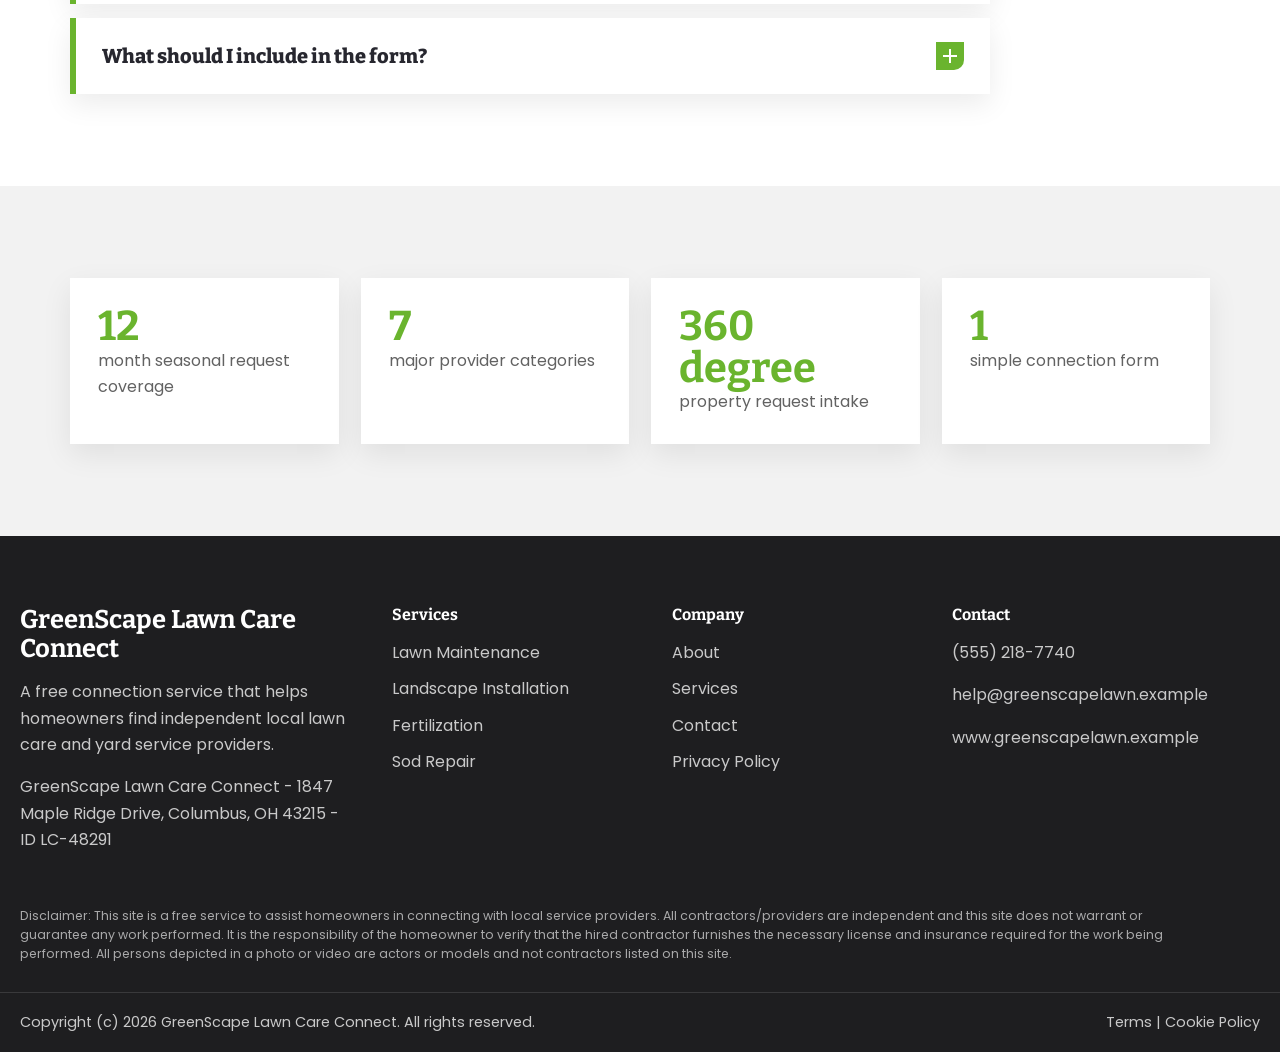
==== commit 6c64459b: "+" ====
--- a/index.html
+++ b/index.html
@@ -3,8 +3,8 @@
 <head>
   <meta charset="UTF-8">
   <meta name="viewport" content="width=device-width, initial-scale=1.0">
-  <title>Complete Lawn Care Services | GreenScape Complete Lawn Care</title>
-  <meta name="description" content="Full-cycle lawn care services including mowing, landscaping, irrigation, cleanups, fertilization, shrub care, and sod repair.">
+  <title>Find Local Lawn Care Providers | GreenScape Lawn Care Connect</title>
+  <meta name="description" content="Free lawn care connection service helping homeowners find independent local providers for mowing, landscaping, irrigation support, cleanups, turf care, shrub care, and sod repair.">
   <link rel="preconnect" href="https://fonts.googleapis.com">
   <link rel="preconnect" href="https://fonts.gstatic.com" crossorigin>
   <link href="https://fonts.googleapis.com/css2?family=Bitter:wght@700;800&family=Poppins:wght@400;600;700;800&display=swap" rel="stylesheet">
@@ -26,7 +26,19 @@
       <nav class="site-nav" aria-label="Primary navigation">
         <a class="active" href="index.html">Home</a>
         <a href="about.html">About</a>
-        <a href="services.html">Services</a>
+        <div class="nav-dropdown">
+          <a class="nav-drop-trigger" href="services.html">Services <span aria-hidden="true">+</span></a>
+          <div class="nav-dropdown-menu">
+            <a href="services.html">All Services</a>
+            <a href="services/lawn-maintenance.html">Lawn Maintenance</a>
+            <a href="services/fertilization-weed-control.html">Fertilization & Weed Control</a>
+            <a href="services/seasonal-cleanups.html">Seasonal Cleanups</a>
+            <a href="services/sod-repair.html">Sod Repair & Lawn Recovery</a>
+            <a href="services/landscape-installation.html">Landscape Installation</a>
+            <a href="services/tree-shrub-care.html">Tree & Shrub Care</a>
+            <a href="services/irrigation-support.html">Irrigation Support</a>
+          </div>
+        </div>
         <a href="contact.html">Contact</a>
       </nav>
       <a class="btn nav-cta anim-push" href="contact.html"><svg class="header-icon" aria-hidden="true" viewBox="0 0 24 24" fill="none" stroke="currentColor" stroke-linecap="round" stroke-linejoin="round"><rect width="20" height="16" x="2" y="4" rx="2"/><path d="m22 7-8.97 5.7a2 2 0 0 1-2.06 0L2 7"/></svg>Get Started</a>
@@ -38,12 +50,12 @@
       <div class="hero-grid">
         <div class="hero-copy">
           <div class="hero-content" data-reveal="down">
-            <span class="eyebrow">Lawn and garden care services</span>
-            <h1>Complete yard care from first cut to full recovery.</h1>
-            <p>We keep residential landscapes healthy, clean, and ready for every season with one coordinated lawn care plan.</p>
+            <span class="eyebrow">Lawn and garden provider matching</span>
+            <h1>Find local lawn care help without the contractor search.</h1>
+            <p>We help homeowners connect with independent local providers for mowing, cleanups, landscaping, irrigation support, turf care, and yard recovery.</p>
             <div class="hero-actions">
-              <a class="btn anim-push" href="contact.html">Request Quote</a>
-              <a class="btn btn-dark anim-pulse" data-phone-href href="#">Call Now</a>
+              <a class="btn anim-push" href="contact.html">Get Matched</a>
+              <a class="btn btn-dark anim-pulse" data-phone-href href="#">Call to Connect</a>
             </div>
           </div>
         </div>
@@ -54,24 +66,20 @@
     <section class="feature-strip" aria-label="Core advantages">
       <div class="feature-grid">
         <article class="feature-card anim-float" data-reveal>
-          <span class="feature-icon">01</span>
-          <h3>One Plan</h3>
-          <p>Mowing, turf health, cleanup, planting, and repairs are coordinated around one property profile.</p>
+          <h3>One Request</h3>
+          <p>Share what is happening on your property once, and we route the request toward relevant local providers.</p>
         </article>
         <article class="feature-card anim-float" data-reveal>
-          <span class="feature-icon">02</span>
-          <h3>Season Ready</h3>
-          <p>Spring prep, summer upkeep, fall cleanup, and recovery work are scheduled before problems stack up.</p>
+          <h3>Fast Matching</h3>
+          <p>Get help finding available providers for spring prep, summer upkeep, fall cleanup, and recovery work.</p>
         </article>
         <article class="feature-card anim-float" data-reveal>
-          <span class="feature-icon">03</span>
-          <h3>Clear Visits</h3>
-          <p>Each service visit has a defined scope, notes, and next-step recommendations for your yard.</p>
+          <h3>Clear Scope</h3>
+          <p>Describe the job, property access, timing, and concerns so providers can respond with the right context.</p>
         </article>
         <article class="feature-card anim-float" data-reveal>
-          <span class="feature-icon">04</span>
-          <h3>Local Care</h3>
-          <p>We tailor timing, turf care, watering, and cleanup to local weather and neighborhood conditions.</p>
+          <h3>Local Options</h3>
+          <p>We focus on connecting homeowners with independent providers familiar with local lawns and seasonal needs.</p>
         </article>
       </div>
     </section>
@@ -82,14 +90,14 @@
           <img src="assets/images/section-about-team.webp" alt="Local lawn care team beside professional yard equipment">
         </div>
         <div data-reveal="down">
-          <span class="eyebrow">Clean and green care</span>
-          <h2>A full-cycle lawn partner, not a one-task crew.</h2>
-          <p>Healthy outdoor spaces need more than a quick cut. We look at mowing frequency, soil condition, irrigation patterns, drainage, beds, shrubs, weeds, bare areas, and seasonal debris as one connected system.</p>
-          <p>That approach helps homeowners avoid patchwork scheduling and gives every service visit a purpose: maintain what is working, correct what is slipping, and prepare the property for what comes next.</p>
+          <span class="eyebrow">Simple provider search</span>
+          <h2>A connection service for lawn and yard projects.</h2>
+          <p>Healthy outdoor spaces can involve mowing frequency, soil condition, irrigation patterns, drainage, beds, shrubs, weeds, bare areas, and seasonal debris. Finding the right help for those needs can take time.</p>
+          <p>GreenScape Lawn Care Connect is not the contractor performing the work. We help homeowners submit the request and connect with independent local providers who may be able to help.</p>
           <ul class="check-list">
-            <li>Property-specific service recommendations</li>
-            <li>Residential crews trained for clean edges and careful cleanup</li>
-            <li>Flexible recurring, seasonal, and project-based support</li>
+            <li>One form for recurring, seasonal, and project-based needs</li>
+            <li>Connection support for common residential lawn care categories</li>
+            <li>Homeowners choose and verify the provider they hire</li>
           </ul>
         </div>
       </div>
@@ -99,65 +107,79 @@
       <div class="section-inner">
         <div class="section-head" data-reveal>
           <div>
-            <span class="eyebrow">Our services</span>
-            <h2>Everything your lawn needs through the year.</h2>
-          </div>
-          <p>Each service can stand alone or become part of a complete property care program.</p>
-        </div>
-        <div class="services-grid">
-          <article class="service-card" data-reveal>
+            <span class="eyebrow">Provider categories</span>
+            <h2>Find help for common lawn and yard needs.</h2>
+          </div>
+          <p>Independent providers may offer one-time projects, recurring maintenance, seasonal help, or bundled property care.</p>
+        </div>
+        <div class="service-group-grid">
+          <article class="service-group" data-reveal>
             <img src="assets/images/service-lawn-maintenance.webp" alt="Crew mowing and cleaning a residential lawn">
-            <div class="service-body">
-              <span class="service-icon">M</span>
-              <h3>Lawn Maintenance</h3>
-              <p>Recurring mowing, edging, trimming, blowing, and visit notes for a consistently clean property.</p>
-              <a class="text-link" href="services/lawn-maintenance.html">Explore service</a>
-            </div>
-          </article>
-          <article class="service-card" data-reveal>
-            <img src="assets/images/service-landscape-installation.webp" alt="Landscapers installing plants and fresh mulch">
-            <div class="service-body">
-              <span class="service-icon">L</span>
-              <h3>Landscape Installation</h3>
-              <p>Planting, mulch, bed shaping, edging, and practical upgrades that improve curb appeal.</p>
-              <a class="text-link" href="services/landscape-installation.html">Explore service</a>
-            </div>
-          </article>
-          <article class="service-card" data-reveal>
-            <img src="assets/images/service-irrigation.webp" alt="Technician adjusting sprinkler coverage">
-            <div class="service-body">
-              <span class="service-icon">I</span>
-              <h3>Irrigation Support</h3>
-              <p>Sprinkler checks, watering adjustments, coverage corrections, and seasonal irrigation guidance.</p>
-              <a class="text-link" href="services/irrigation-support.html">Explore service</a>
-            </div>
-          </article>
-          <article class="service-card" data-reveal>
-            <img src="assets/images/service-seasonal-cleanups.webp" alt="Fall yard cleanup crew collecting leaves">
-            <div class="service-body">
-              <span class="service-icon">C</span>
-              <h3>Seasonal Cleanups</h3>
-              <p>Leaf removal, debris clearing, bed cleanup, branch pickup, and property reset services.</p>
-              <a class="text-link" href="services/seasonal-cleanups.html">Explore service</a>
-            </div>
-          </article>
-          <article class="service-card" data-reveal>
-            <img src="assets/images/service-fertilization.webp" alt="Specialist applying fertilizer to a lawn">
-            <div class="service-body">
-              <span class="service-icon">F</span>
-              <h3>Fertilization & Weed Control</h3>
-              <p>Nutrition, weed pressure reduction, turf monitoring, and practical lawn health recommendations.</p>
-              <a class="text-link" href="services/fertilization-weed-control.html">Explore service</a>
-            </div>
-          </article>
-          <article class="service-card" data-reveal>
-            <img src="assets/images/service-tree-shrub-care.webp" alt="Crew trimming shrubs and collecting clippings">
-            <div class="service-body">
-              <span class="service-icon">T</span>
-              <h3>Tree & Shrub Care</h3>
-              <p>Pruning, hedge shaping, shrub cleanup, small ornamental care, and plant health observations.</p>
-              <a class="text-link" href="services/tree-shrub-care.html">Explore service</a>
-            </div>
+            <div>
+              <h3>Routine Lawn Care</h3>
+              <p>For regular upkeep, cleaner edges, turf monitoring, and ongoing property presentation.</p>
+              <div class="mini-links">
+                <a href="services/lawn-maintenance.html">Lawn Maintenance</a>
+                <a href="services/fertilization-weed-control.html">Fertilization & Weed Control</a>
+              </div>
+            </div>
+          </article>
+          <article class="service-group" data-reveal>
+            <img src="assets/images/service-seasonal-cleanups.webp" alt="Seasonal yard cleanup with leaves and debris">
+            <div>
+              <h3>Cleanup & Recovery</h3>
+              <p>For seasonal debris, bare patches, damaged turf, and yards that need a reset.</p>
+              <div class="mini-links">
+                <a href="services/seasonal-cleanups.html">Seasonal Cleanups</a>
+                <a href="services/sod-repair.html">Sod Repair & Lawn Recovery</a>
+              </div>
+            </div>
+          </article>
+          <article class="service-group" data-reveal>
+            <img src="assets/images/service-landscape-installation.webp" alt="Landscape bed installation with shrubs and mulch">
+            <div>
+              <h3>Landscape & Systems</h3>
+              <p>For planting, bed upgrades, shrub shaping, watering concerns, and support around the lawn.</p>
+              <div class="mini-links">
+                <a href="services/landscape-installation.html">Landscape Installation</a>
+                <a href="services/tree-shrub-care.html">Tree & Shrub Care</a>
+                <a href="services/irrigation-support.html">Irrigation Support</a>
+              </div>
+            </div>
+          </article>
+        </div>
+      </div>
+    </section>
+
+    <section class="section">
+      <div class="section-inner">
+        <div class="section-head" data-reveal>
+          <div>
+            <span class="eyebrow">When to use us</span>
+            <h2>Useful when the yard problem is clear, but the right provider is not.</h2>
+          </div>
+          <p>Homeowners often know what looks wrong before they know which type of local provider to call.</p>
+        </div>
+        <div class="need-grid">
+          <article class="need-item" data-reveal>
+            <span>Fast upkeep</span>
+            <h3>Grass is getting ahead of schedule.</h3>
+            <p>Request help finding providers for overgrown lawns, recurring mowing, edge cleanup, and routine presentation.</p>
+          </article>
+          <article class="need-item" data-reveal>
+            <span>Seasonal reset</span>
+            <h3>Leaves, debris, or beds need clearing.</h3>
+            <p>Use one request to describe cleanup needs, branch pickup, bed reset, and whether haul-away may be needed.</p>
+          </article>
+          <article class="need-item" data-reveal>
+            <span>Visible damage</span>
+            <h3>Bare patches or stressed turf are spreading.</h3>
+            <p>Connect with providers who may discuss sod repair, soil prep, fertilization, weed pressure, or watering gaps.</p>
+          </article>
+          <article class="need-item" data-reveal>
+            <span>Project help</span>
+            <h3>The yard needs an upgrade, not just maintenance.</h3>
+            <p>Share photos and goals for planting, mulch, bed shaping, shrub work, or practical landscape improvements.</p>
           </article>
         </div>
       </div>
@@ -168,34 +190,163 @@
         <div class="section-head" data-reveal>
           <div>
             <span class="eyebrow">How we work</span>
-            <h2>A simple process with detailed yard notes.</h2>
-          </div>
-          <p>We inspect before we prescribe, then maintain the property with clear priorities and practical timing.</p>
+            <h2>A simple request process for finding local help.</h2>
+          </div>
+          <p>Tell us what you need, and we help route the request toward independent providers who fit the service category and area.</p>
         </div>
         <div class="process-grid">
-          <article class="process-step" data-reveal><span>1</span><h3>Assess</h3><p>We review turf, edges, beds, drainage, weeds, traffic areas, and seasonal needs.</p></article>
-          <article class="process-step" data-reveal><span>2</span><h3>Plan</h3><p>You get a service scope that explains what is included, when it happens, and why.</p></article>
-          <article class="process-step" data-reveal><span>3</span><h3>Maintain</h3><p>Crews complete the visit, clean hard surfaces, and keep the property presentable.</p></article>
-          <article class="process-step" data-reveal><span>4</span><h3>Improve</h3><p>We recommend repairs, treatments, and adjustments before small issues become costly.</p></article>
+          <article class="process-step" data-reveal>
+            <div class="process-visual" aria-hidden="true">
+              <svg class="process-icon" viewBox="0 0 24 24" fill="none">
+                <path d="M14 2H6a2 2 0 0 0-2 2v16a2 2 0 0 0 2 2h12a2 2 0 0 0 2-2V8Z"></path>
+                <path d="M14 2v6h6"></path>
+                <path d="M8 13h8"></path>
+                <path d="M8 17h5"></path>
+                <path d="M8 9h2"></path>
+              </svg>
+            </div>
+            <h3>Describe</h3>
+            <p>Share the service type, property details, timing, photos if useful, and access notes.</p>
+          </article>
+          <article class="process-step" data-reveal>
+            <div class="process-visual" aria-hidden="true">
+              <svg class="process-icon" viewBox="0 0 24 24" fill="none">
+                <path d="M9 18c-2.8 0-5-2-5-4.5S6.2 9 9 9h6c2.8 0 5-2 5-4.5"></path>
+                <path d="M7 18a2 2 0 1 0 4 0 2 2 0 0 0-4 0Z"></path>
+                <path d="M16 4.5a2 2 0 1 0 4 0 2 2 0 0 0-4 0Z"></path>
+                <path d="M14 13h4"></path>
+                <path d="m16 11 2 2-2 2"></path>
+              </svg>
+            </div>
+            <h3>Route</h3>
+            <p>Your request is organized so available local providers can understand the job quickly.</p>
+          </article>
+          <article class="process-step" data-reveal>
+            <div class="process-visual" aria-hidden="true">
+              <svg class="process-icon" viewBox="0 0 24 24" fill="none">
+                <path d="M22 16.9v3a2 2 0 0 1-2.2 2 19.7 19.7 0 0 1-8.6-3.1 19.4 19.4 0 0 1-6-6A19.7 19.7 0 0 1 2.1 4.2 2 2 0 0 1 4.1 2h3a2 2 0 0 1 2 1.7c.1 1 .4 1.9.7 2.8a2 2 0 0 1-.4 2.1L8.1 9.9a16 16 0 0 0 6 6l1.3-1.3a2 2 0 0 1 2.1-.4c.9.3 1.8.6 2.8.7a2 2 0 0 1 1.7 2Z"></path>
+                <path d="M14 2c2 .5 3.5 2 4 4"></path>
+                <path d="M14 6c.8.2 1.5.9 1.8 1.8"></path>
+              </svg>
+            </div>
+            <h3>Connect</h3>
+            <p>Independent providers may follow up to discuss scope, pricing, schedule, and requirements.</p>
+          </article>
+          <article class="process-step" data-reveal>
+            <div class="process-visual" aria-hidden="true">
+              <svg class="process-icon" viewBox="0 0 24 24" fill="none">
+                <path d="M12 3 20 6v6c0 5-3.4 8.4-8 9-4.6-.6-8-4-8-9V6l8-3Z"></path>
+                <path d="m8.5 12 2.3 2.3 4.8-5"></path>
+              </svg>
+            </div>
+            <h3>Verify</h3>
+            <p>You choose who to hire and confirm licensing, insurance, and suitability before work begins.</p>
+          </article>
+        </div>
+      </div>
+    </section>
+
+    <section class="section section-soft">
+      <div class="section-inner two-column">
+        <div data-reveal>
+          <span class="eyebrow">Before you hire</span>
+          <h2>What homeowners should confirm with any provider.</h2>
+          <p>GreenScape Lawn Care Connect helps with the connection step. The final hiring decision always belongs to the homeowner, so the conversation with a provider should be specific before work begins.</p>
+        </div>
+        <div class="verify-panel" data-reveal="down">
+          <ul class="check-list">
+            <li>Confirm license and insurance requirements for the work</li>
+            <li>Ask what is included, excluded, and priced separately</li>
+            <li>Clarify timing, access, pets, gates, parking, and cleanup</li>
+            <li>Review photos, measurements, or site details before approval</li>
+            <li>Keep the provider's written scope or estimate for reference</li>
+          </ul>
         </div>
       </div>
     </section>
 
     <section class="section">
-      <div class="section-inner gallery">
+      <div class="section-inner request-prep">
         <div class="image-frame" data-reveal>
-          <img src="assets/images/section-yard-assessment.webp" alt="Technician inspecting lawn and soil before service">
-        </div>
-        <div class="carousel" data-carousel data-reveal>
-          <div class="carousel-track">
-            <div class="carousel-item"><img src="assets/images/service-sod-repair.webp" alt="Crew installing fresh sod on a residential lawn"></div>
-            <div class="carousel-item"><img src="assets/images/service-irrigation.webp" alt="Sprinkler coverage check during lawn service"></div>
-            <div class="carousel-item"><img src="assets/images/service-seasonal-cleanups.webp" alt="Organized seasonal yard cleanup"></div>
-          </div>
-          <div class="carousel-controls">
-            <button type="button" data-prev aria-label="Previous project">&lt;</button>
-            <button type="button" data-next aria-label="Next project">&gt;</button>
-          </div>
+          <img src="assets/images/section-yard-assessment.webp" alt="Homeowner documenting lawn condition before requesting provider help">
+        </div>
+        <div class="prep-card" data-reveal="down">
+          <span class="eyebrow">Better requests</span>
+          <h2>Details that help providers respond faster.</h2>
+          <p>A clear request helps local providers understand the job before they call, which can reduce back-and-forth and make the first conversation more useful.</p>
+          <ul class="check-list">
+            <li>Photos of the whole yard and close-ups of problem areas</li>
+            <li>Approximate size, gate access, pets, parking, and timing needs</li>
+            <li>Whether the job is urgent, one-time, recurring, or seasonal</li>
+            <li>Any known irrigation, drainage, slope, or damaged turf concerns</li>
+          </ul>
+        </div>
+      </div>
+    </section>
+
+    <section class="cta-band">
+      <div class="cta-overlay">
+        <div class="section-inner cta-inner">
+          <div data-reveal>
+            <span class="eyebrow">Get help today</span>
+            <h2>Ready to find local lawn care help?</h2>
+            <p>Tell us what is happening on your property and we will help connect you with local provider options.</p>
+          </div>
+          <div class="cta-actions" data-reveal="down">
+            <a class="btn anim-push" href="contact.html">Get Matched</a>
+            <a class="btn btn-dark anim-pulse" data-phone-href href="#">Call to Connect</a>
+          </div>
+        </div>
+      </div>
+    </section>
+
+
+    <section class="section">
+      <div class="section-inner">
+        <div class="section-head" data-reveal>
+          <div>
+            <span class="eyebrow">Questions</span>
+            <h2>What to know before submitting a request.</h2>
+          </div>
+          <p>The service is designed to make the first step easier while keeping provider choice in the homeowner's hands.</p>
+        </div>
+        <div class="faq-accordion" data-accordion data-reveal>
+          <article class="faq-item is-open">
+            <button class="faq-question" type="button" aria-expanded="true" aria-controls="faq-panel-1" id="faq-question-1">
+              <span>Is GreenScape the company doing the work?</span>
+              <span class="faq-toggle" aria-hidden="true"></span>
+            </button>
+            <div class="faq-panel" id="faq-panel-1" role="region" aria-labelledby="faq-question-1">
+              <p>No. GreenScape Lawn Care Connect is a free connection service. Work is discussed and performed by independent providers if you choose to hire one.</p>
+            </div>
+          </article>
+          <article class="faq-item">
+            <button class="faq-question" type="button" aria-expanded="false" aria-controls="faq-panel-2" id="faq-question-2">
+              <span>Does submitting a request create a contract?</span>
+              <span class="faq-toggle" aria-hidden="true"></span>
+            </button>
+            <div class="faq-panel" id="faq-panel-2" role="region" aria-labelledby="faq-question-2" hidden>
+              <p>No. A request helps organize your needs. Any pricing, schedule, scope, and service agreement should be confirmed directly with the provider.</p>
+            </div>
+          </article>
+          <article class="faq-item">
+            <button class="faq-question" type="button" aria-expanded="false" aria-controls="faq-panel-3" id="faq-question-3">
+              <span>Can I request more than one service?</span>
+              <span class="faq-toggle" aria-hidden="true"></span>
+            </button>
+            <div class="faq-panel" id="faq-panel-3" role="region" aria-labelledby="faq-question-3" hidden>
+              <p>Yes. Include mowing, cleanup, irrigation, turf repair, shrub care, or landscape needs in the same message so the request can be routed clearly.</p>
+            </div>
+          </article>
+          <article class="faq-item">
+            <button class="faq-question" type="button" aria-expanded="false" aria-controls="faq-panel-4" id="faq-question-4">
+              <span>What should I include in the form?</span>
+              <span class="faq-toggle" aria-hidden="true"></span>
+            </button>
+            <div class="faq-panel" id="faq-panel-4" role="region" aria-labelledby="faq-question-4" hidden>
+              <p>Share the service type, approximate property size, timing, access notes, problem areas, and photos if they would help explain the job.</p>
+            </div>
+          </article>
         </div>
       </div>
     </section>
@@ -203,23 +354,10 @@
     <section class="section section-soft">
       <div class="section-inner">
         <div class="stats-grid">
-          <div class="stat anim-float" data-reveal><strong>12</strong><span>month care planning</span></div>
-          <div class="stat anim-float" data-reveal><strong>7</strong><span>major service categories</span></div>
-          <div class="stat anim-float" data-reveal><strong>360 degree</strong><span>property maintenance view</span></div>
-          <div class="stat anim-float" data-reveal><strong>1</strong><span>coordinated lawn partner</span></div>
-        </div>
-      </div>
-    </section>
-
-    <section class="section cta-band">
-      <div class="section-inner two-column">
-        <div data-reveal>
-          <span class="eyebrow">Get help today</span>
-          <h2>Ready for a lawn care plan that covers the whole yard?</h2>
-          <p>Tell us what is happening on your property and we will recommend the right next service.</p>
-        </div>
-        <div data-reveal="down">
-          <a class="btn anim-push" href="contact.html">Request Quote</a>
+          <div class="stat anim-float" data-reveal><strong>12</strong><span>month seasonal request coverage</span></div>
+          <div class="stat anim-float" data-reveal><strong>7</strong><span>major provider categories</span></div>
+          <div class="stat anim-float" data-reveal><strong>360 degree</strong><span>property request intake</span></div>
+          <div class="stat anim-float" data-reveal><strong>1</strong><span>simple connection form</span></div>
         </div>
       </div>
     </section>
@@ -257,7 +395,7 @@
         <p><a data-website-href data-website></a></p>
       </div>
     </div>
-    <div class="footer-bottom">
+    <div class="footer-disclaimer"><p data-disclaimer>Disclaimer: This site is a free service to assist homeowners in connecting with local service providers. All contractors/providers are independent and this site does not warrant or guarantee any work performed. It is the responsibility of the homeowner to verify that the hired contractor furnishes the necessary license and insurance required for the work being performed. All persons depicted in a photo or video are actors or models and not contractors listed on this site.</p></div><div class="footer-bottom">
       <div class="footer-inner">
         <span data-copyright></span>
         <span><a href="terms.html">Terms</a> | <a href="cookie-policy.html">Cookie Policy</a></span>
--- a/css/styles.css
+++ b/css/styles.css
@@ -29,6 +29,56 @@
   background: var(--white);
 }
 
+body.nav-open {
+  overflow: hidden;
+}
+
+.floating-action {
+  position: fixed;
+  right: max(24px, env(safe-area-inset-right));
+  bottom: max(24px, env(safe-area-inset-bottom));
+  z-index: 55;
+  display: inline-flex;
+  align-items: center;
+  justify-content: center;
+  gap: 10px;
+  min-width: 132px;
+  min-height: 58px;
+  padding: 14px 22px;
+  color: var(--white);
+  background: linear-gradient(145deg, var(--green), var(--green-dark));
+  border: 2px solid rgba(255, 255, 255, 0.72);
+  border-radius: 0 0 22px 0;
+  box-shadow: 0 18px 38px rgba(30, 30, 32, 0.24);
+  font-weight: 800;
+  text-transform: uppercase;
+  opacity: 0;
+  visibility: hidden;
+  transform: translateY(22px);
+  transition: opacity 0.24s ease, visibility 0.24s ease, transform 0.24s ease, box-shadow 0.24s ease;
+}
+
+.floating-action.is-visible {
+  opacity: 1;
+  visibility: visible;
+  transform: translateY(0);
+}
+
+.floating-action:hover,
+.floating-action:focus-visible {
+  box-shadow: 0 24px 48px rgba(30, 30, 32, 0.32);
+  transform: translateY(-4px);
+}
+
+.floating-action svg {
+  width: 22px;
+  height: 22px;
+  stroke: currentColor;
+  stroke-width: 2.6;
+  stroke-linecap: round;
+  stroke-linejoin: round;
+}
+
 img {
   display: block;
   width: 100%;
@@ -186,7 +236,8 @@
   text-transform: uppercase;
 }
 
-.site-nav a {
+.site-nav a,
+.nav-drop-trigger {
   position: relative;
   display: inline-flex;
   align-items: center;
@@ -194,7 +245,8 @@
   padding: 8px 0;
 }
 
-.site-nav a::after {
+.site-nav a::after,
+.nav-drop-trigger::after {
   position: absolute;
   left: 0;
   bottom: 24px;
@@ -206,8 +258,77 @@
 }
 
 .site-nav a:hover::after,
-.site-nav a.active::after {
+.site-nav a.active::after,
+.nav-dropdown:hover .nav-drop-trigger::after,
+.nav-dropdown:focus-within .nav-drop-trigger::after,
+.nav-drop-trigger.active::after {
   width: 100%;
+}
+
+.nav-dropdown {
+  position: relative;
+  display: inline-flex;
+  align-items: stretch;
+}
+
+.nav-drop-trigger {
+  gap: 6px;
+}
+
+.nav-drop-trigger span {
+  color: var(--green);
+  font-size: 0.9rem;
+  line-height: 1;
+  transition: transform 0.22s ease;
+}
+
+.nav-dropdown:hover .nav-drop-trigger span,
+.nav-dropdown:focus-within .nav-drop-trigger span {
+  transform: rotate(45deg);
+}
+
+.nav-dropdown-menu {
+  position: absolute;
+  top: calc(100% - 12px);
+  left: 50%;
+  z-index: 40;
+  display: grid;
+  width: 320px;
+  padding: 14px;
+  background: var(--white);
+  box-shadow: var(--shadow);
+  opacity: 0;
+  visibility: hidden;
+  transform: translate(-50%, 12px);
+  transition: opacity 0.22s ease, visibility 0.22s ease, transform 0.22s ease;
+}
+
+.nav-dropdown:hover .nav-dropdown-menu,
+.nav-dropdown:focus-within .nav-dropdown-menu {
+  opacity: 1;
+  visibility: visible;
+  transform: translate(-50%, 0);
+}
+
+.nav-dropdown-menu a {
+  min-height: 0;
+  padding: 12px 14px;
+  color: var(--ink);
+  font-size: 0.86rem;
+  line-height: 1.25;
+  text-transform: none;
+  transition: color 0.2s ease, background 0.2s ease, padding-left 0.2s ease;
+}
+
+.nav-dropdown-menu a::after {
+  display: none;
+}
+
+.nav-dropdown-menu a:hover,
+.nav-dropdown-menu a:focus-visible {
+  padding-left: 20px;
+  color: var(--green-dark);
+  background: var(--soft);
 }
 
 .nav-cta {
@@ -280,14 +401,14 @@
 .hero-grid {
   display: grid;
   grid-template-columns: minmax(0, 0.92fr) minmax(0, 1.08fr);
-  min-height: 560px;
+  min-height: 500px;
 }
 
 .hero-copy {
   position: relative;
   display: flex;
   align-items: center;
-  padding: 4.4vw 7vw 5vw max(40px, calc((100vw - 1440px) / 2 + 40px));
+  padding: 3.4vw 7vw 3.8vw max(40px, calc((100vw - 1440px) / 2 + 40px));
   overflow: hidden;
 }
 
@@ -329,12 +450,12 @@
 }
 
 .hero h1 {
-  font-size: clamp(2.25rem, 4.4vw, 4.25rem);
+  font-size: clamp(2.15rem, 4vw, 3.85rem);
 }
 
 .hero p {
   max-width: 560px;
-  margin: 22px 0 32px;
+  margin: 18px 0 26px;
   color: rgba(255, 255, 255, 0.8);
   font-size: clamp(1rem, 2vw, 1.25rem);
 }
@@ -346,7 +467,7 @@
 }
 
 .hero-media {
-  min-height: 430px;
+  min-height: 390px;
   background: linear-gradient(rgba(0, 0, 0, 0.16), rgba(0, 0, 0, 0.16)),
     url("../assets/images/hero-lawn-care.webp") center / cover no-repeat;
 }
@@ -379,7 +500,7 @@
   position: relative;
   z-index: 3;
   width: var(--content);
-  margin: -72px auto 0;
+  margin: -40px auto 0;
   background: var(--white);
   box-shadow: var(--shadow);
 }
@@ -390,11 +511,24 @@
 }
 
 .feature-card {
+  position: relative;
+  overflow: hidden;
   min-height: 190px;
-  padding: 32px 26px;
+  padding: 34px 26px 32px;
   border-right: 1px solid var(--line);
   background: var(--white);
   transition: transform 0.3s ease, box-shadow 0.3s ease;
+}
+
+.feature-card::before {
+  position: absolute;
+  top: 0;
+  left: 26px;
+  width: 46px;
+  height: 4px;
+  content: "";
+  background: var(--green);
+  transition: width 0.28s ease;
 }
 
 .feature-card:last-child {
@@ -404,6 +538,10 @@
 .feature-card:hover {
   transform: translateY(-8px);
   box-shadow: var(--shadow);
+}
+
+.feature-card:hover::before {
+  width: calc(100% - 52px);
 }
 
 .feature-icon,
@@ -480,6 +618,120 @@
   gap: 28px;
 }
 
+.service-group-grid {
+  display: grid;
+  grid-template-columns: repeat(3, 1fr);
+  gap: 22px;
+}
+
+.service-group {
+  position: relative;
+  display: flex;
+  align-items: flex-end;
+  min-height: 430px;
+  overflow: hidden;
+  color: var(--white);
+  background: var(--coal);
+  box-shadow: 0 12px 32px rgba(0, 0, 0, 0.08);
+  transition: transform 0.35s ease, box-shadow 0.35s ease;
+}
+
+.service-group img {
+  position: absolute;
+  inset: 0;
+  height: 100%;
+  width: 100%;
+  object-fit: cover;
+  transition: transform 0.45s ease;
+}
+
+.service-group::after {
+  position: absolute;
+  inset: 0;
+  content: "";
+  background: linear-gradient(180deg, rgba(30, 30, 32, 0.08) 0%, rgba(30, 30, 32, 0.5) 48%, rgba(30, 30, 32, 0.92) 100%);
+  transition: background 0.35s ease;
+}
+
+.service-group:hover,
+.service-group:focus-within {
+  transform: translateY(-8px);
+  box-shadow: 0 24px 54px rgba(0, 0, 0, 0.18);
+}
+
+.service-group:hover img {
+  transform: scale(1.04);
+}
+
+.service-group:hover::after,
+.service-group:focus-within::after {
+  background: linear-gradient(180deg, rgba(30, 30, 32, 0.02) 0%, rgba(30, 30, 32, 0.42) 42%, rgba(30, 30, 32, 0.96) 100%);
+}
+
+.service-group > div {
+  position: relative;
+  z-index: 1;
+  display: flex;
+  flex-direction: column;
+  width: 100%;
+  min-height: 258px;
+  padding: 30px;
+}
+
+.service-group h3 {
+  margin-bottom: 10px;
+  color: var(--white);
+}
+
+.service-group p {
+  margin-bottom: 20px;
+  color: rgba(255, 255, 255, 0.82);
+}
+
+.service-group .service-icon {
+  background: var(--white);
+  color: var(--green-dark);
+}
+
+.mini-links {
+  display: grid;
+  gap: 0;
+  margin-top: auto;
+  min-height: 132px;
+  align-content: end;
+}
+
+.mini-links a {
+  display: flex;
+  align-items: center;
+  justify-content: space-between;
+  gap: 12px;
+  padding: 11px 0;
+  border-top: 1px solid rgba(255, 255, 255, 0.24);
+  color: var(--white);
+  font-weight: 800;
+  transition: color 0.25s ease, padding-left 0.25s ease, border-color 0.25s ease;
+}
+
+.mini-links a::after {
+  content: ">";
+  color: var(--white);
+  transition: transform 0.25s ease, color 0.25s ease;
+}
+
+.mini-links a:hover,
+.mini-links a:focus-visible {
+  padding-left: 8px;
+  color: #d8f4c6;
+  border-color: rgba(216, 244, 198, 0.56);
+}
+
+.mini-links a:hover::after,
+.mini-links a:focus-visible::after {
+  color: #d8f4c6;
+  transform: translateX(5px);
+}
+
 .service-card {
   display: flex;
   flex-direction: column;
@@ -520,15 +772,408 @@
   color: var(--green);
 }
 
-.dark-band,
-.cta-band {
-  position: relative;
+.service-path-grid {
+  display: grid;
+  grid-template-columns: repeat(3, 1fr);
+  gap: 18px;
+}
+
+.service-path-card {
+  position: relative;
+  overflow: hidden;
+  min-height: 255px;
+  padding: 32px 28px 30px;
+  background: var(--white);
+  box-shadow: 0 10px 28px rgba(0, 0, 0, 0.07);
+  transition: transform 0.28s ease, box-shadow 0.28s ease;
+}
+
+.service-path-card::before {
+  position: absolute;
+  top: 0;
+  left: 28px;
+  width: 48px;
+  height: 4px;
+  content: "";
+  background: var(--green);
+  transition: width 0.28s ease;
+}
+
+.service-path-card:hover {
+  transform: translateY(-8px);
+  box-shadow: var(--shadow);
+}
+
+.service-path-card:hover::before {
+  width: calc(100% - 56px);
+}
+
+.service-3d-icon {
+  position: relative;
+  display: grid;
+  place-items: center;
+  width: 74px;
+  height: 74px;
+  margin-bottom: 22px;
+  color: var(--white);
+  background:
+    radial-gradient(circle at 28% 22%, rgba(255, 255, 255, 0.56), transparent 25%),
+    linear-gradient(145deg, #8ed64f 0%, #5eaa28 48%, #285515 100%);
+  border: 1px solid rgba(255, 255, 255, 0.32);
+  border-radius: 0 0 24px 0;
+  box-shadow: 0 18px 30px rgba(49, 95, 27, 0.26), inset 0 1px 0 rgba(255, 255, 255, 0.42);
+  transform: translateZ(0);
+  transition: transform 0.28s ease, box-shadow 0.28s ease;
+}
+
+.service-3d-icon::after {
+  position: absolute;
+  inset: 8px;
+  content: "";
+  border-radius: 0 0 18px 0;
+  border: 1px solid rgba(255, 255, 255, 0.18);
+  pointer-events: none;
+}
+
+.service-3d-icon svg,
+.service-3d-icon [data-lucide] {
+  position: relative;
+  z-index: 1;
+  width: 40px;
+  height: 40px;
+  stroke: currentColor;
+  stroke-width: 1.9;
+  stroke-linecap: round;
+  stroke-linejoin: round;
+  filter: drop-shadow(0 3px 4px rgba(0, 0, 0, 0.22));
+}
+
+.service-path-card:hover .service-3d-icon,
+.service-category-block:hover .service-3d-icon {
+  transform: translateY(-5px) rotate(-2deg);
+  box-shadow: 0 24px 38px rgba(49, 95, 27, 0.34), inset 0 1px 0 rgba(255, 255, 255, 0.48);
+}
+
+.service-path-card span {
+  display: inline-flex;
+  margin-bottom: 18px;
+  color: var(--green-dark);
+  font-size: 0.78rem;
+  font-weight: 800;
+  text-transform: uppercase;
+}
+
+.service-path-card h3 {
+  margin-bottom: 14px;
+}
+
+.service-category-stack {
+  display: grid;
+  gap: 34px;
+}
+
+.service-category-block {
+  display: grid;
+  grid-template-columns: minmax(0, 0.9fr) minmax(0, 1.1fr);
+  min-height: 520px;
+  background: var(--white);
+  box-shadow: var(--shadow);
+}
+
+.service-category-reverse {
+  grid-template-columns: minmax(0, 1.1fr) minmax(0, 0.9fr);
+}
+
+.service-category-reverse .service-category-media {
+  order: 2;
+}
+
+.service-category-media {
+  min-height: 100%;
   overflow: hidden;
   background: var(--coal);
 }
 
-.dark-band .section-inner,
-.cta-band .section-inner {
+.service-category-media img {
+  height: 100%;
+  min-height: 520px;
+  object-fit: cover;
+  transition: transform 0.45s ease;
+}
+
+.service-category-block:hover .service-category-media img {
+  transform: scale(1.035);
+}
+
+.service-category-content {
+  display: flex;
+  flex-direction: column;
+  justify-content: center;
+  padding: 46px;
+}
+
+.service-category-kicker {
+  display: flex;
+  align-items: center;
+  gap: 16px;
+  margin-bottom: 20px;
+}
+
+.service-category-kicker .service-3d-icon {
+  flex: 0 0 auto;
+  width: 68px;
+  height: 68px;
+  margin: 0;
+}
+
+.service-category-kicker .service-3d-icon svg,
+.service-category-kicker .service-3d-icon [data-lucide] {
+  width: 36px;
+  height: 36px;
+}
+
+.service-category-kicker .eyebrow {
+  margin: 0;
+}
+
+.service-category-content h2 {
+  margin-bottom: 18px;
+}
+
+.service-topic-list {
+  display: grid;
+  gap: 12px;
+  margin-top: 24px;
+}
+
+.service-topic-list a {
+  display: grid;
+  gap: 6px;
+  padding: 18px 20px;
+  border-left: 4px solid var(--green);
+  background: var(--soft);
+  transition: transform 0.25s ease, background 0.25s ease, box-shadow 0.25s ease;
+}
+
+.service-topic-list a:hover,
+.service-topic-list a:focus-visible {
+  transform: translateX(8px);
+  background: var(--white);
+  box-shadow: 0 12px 28px rgba(0, 0, 0, 0.08);
+}
+
+.service-topic-list strong {
+  color: var(--ink);
+  font-family: "Bitter", Georgia, serif;
+  font-size: 1.18rem;
+  line-height: 1.2;
+}
+
+.service-topic-list span {
+  color: var(--muted);
+}
+
+.need-grid {
+  display: grid;
+  grid-template-columns: repeat(4, 1fr);
+  gap: 1px;
+  background: var(--line);
+}
+
+.need-item {
+  min-height: 260px;
+  padding: 30px 26px;
+  background: var(--white);
+}
+
+.need-item span {
+  display: inline-flex;
+  margin-bottom: 18px;
+  color: var(--green-dark);
+  font-weight: 800;
+  text-transform: uppercase;
+}
+
+.need-item h3 {
+  margin-bottom: 14px;
+}
+
+.verify-panel {
+  padding: 34px;
+  background: var(--white);
+  box-shadow: var(--shadow);
+}
+
+.verify-panel .check-list {
+  gap: 14px;
+  margin-top: 0;
+}
+
+.verify-panel .check-list li {
+  grid-template-columns: 14px minmax(0, 1fr);
+  align-items: start;
+  gap: 12px;
+  line-height: 1.45;
+}
+
+.verify-panel .check-list li::before {
+  width: 6px;
+  height: 6px;
+  margin-top: 0.58em;
+  content: "";
+  background: var(--green);
+  transform: rotate(45deg);
+}
+
+.about-compare {
+  display: grid;
+  grid-template-columns: minmax(0, 1fr) minmax(0, 1fr);
+  gap: 24px;
+}
+
+.about-panel {
+  min-height: 390px;
+  padding: 42px;
+  background: var(--white);
+  box-shadow: var(--shadow);
+}
+
+.about-panel-green {
+  color: var(--white);
+  background: linear-gradient(145deg, var(--green-dark), var(--green));
+}
+
+.about-panel-green .eyebrow,
+.about-panel-green h2,
+.about-panel-green p,
+.about-panel-green .check-list li,
+.about-panel-green .check-list li::before {
+  color: var(--white);
+}
+
+.about-panel h2 {
+  margin-bottom: 18px;
+}
+
+.principle-grid {
+  display: grid;
+  grid-template-columns: repeat(3, 1fr);
+  gap: 18px;
+}
+
+.principle-card {
+  position: relative;
+  overflow: hidden;
+  min-height: 245px;
+  padding: 34px 28px;
+  background: linear-gradient(145deg, rgba(255, 255, 255, 0.11), rgba(255, 255, 255, 0.04));
+  border: 1px solid rgba(255, 255, 255, 0.14);
+  transition: transform 0.28s ease, border-color 0.28s ease, background 0.28s ease;
+}
+
+.principle-card::before {
+  position: absolute;
+  top: 0;
+  left: 28px;
+  width: 48px;
+  height: 4px;
+  content: "";
+  background: var(--green);
+  transition: width 0.28s ease;
+}
+
+.principle-card:hover {
+  transform: translateY(-8px);
+  border-color: rgba(106, 180, 46, 0.62);
+  background: linear-gradient(145deg, rgba(255, 255, 255, 0.14), rgba(106, 180, 46, 0.08));
+}
+
+.principle-card:hover::before {
+  width: calc(100% - 56px);
+}
+
+.principle-card h3 {
+  margin-bottom: 14px;
+  color: var(--white);
+}
+
+.faq-accordion {
+  display: grid;
+  gap: 14px;
+  max-width: 920px;
+}
+
+.faq-item {
+  background: var(--white);
+  border-left: 6px solid var(--green);
+  box-shadow: 0 10px 28px rgba(0, 0, 0, 0.08);
+}
+
+.faq-question {
+  display: flex;
+  align-items: center;
+  justify-content: space-between;
+  gap: 18px;
+  width: 100%;
+  min-height: 76px;
+  padding: 22px 26px;
+  border: 0;
+  color: var(--ink);
+  background: transparent;
+  font: inherit;
+  font-family: "Bitter", Georgia, serif;
+  font-size: 1.25rem;
+  font-weight: 800;
+  line-height: 1.2;
+  text-align: left;
+  cursor: pointer;
+}
+
+.faq-toggle {
+  position: relative;
+  flex: 0 0 auto;
+  width: 28px;
+  height: 28px;
+  border-radius: 0 0 10px 0;
+  background: var(--green);
+}
+
+.faq-toggle::before,
+.faq-toggle::after {
+  position: absolute;
+  left: 7px;
+  top: 13px;
+  width: 14px;
+  height: 2px;
+  content: "";
+  background: var(--white);
+  transition: transform 0.2s ease;
+}
+
+.faq-toggle::after {
+  transform: rotate(90deg);
+}
+
+.faq-item.is-open .faq-toggle::after {
+  transform: rotate(0);
+}
+
+.faq-panel {
+  padding: 0 26px 24px;
+}
+
+.faq-panel p {
+  max-width: 760px;
+  margin: 0;
+}
+
+.dark-band {
+  position: relative;
+  overflow: hidden;
+  background: var(--coal);
+}
+
+.dark-band .section-inner {
   position: relative;
   z-index: 1;
 }
@@ -538,38 +1183,175 @@
   color: rgba(255, 255, 255, 0.78);
 }
 
+.cta-band {
+  position: relative;
+  overflow: hidden;
+  min-height: 480px;
+  background: linear-gradient(rgba(30, 30, 32, 0.24), rgba(30, 30, 32, 0.24)),
+    url("../assets/images/cta-parallax-lawn.webp") center / cover fixed no-repeat;
+}
+
+.cta-overlay {
+  display: flex;
+  align-items: center;
+  min-height: 480px;
+  padding: 108px 0;
+  background: linear-gradient(90deg, rgba(30, 30, 32, 0.9) 0%, rgba(30, 30, 32, 0.7) 44%, rgba(30, 30, 32, 0.18) 100%);
+}
+
+.cta-inner {
+  display: grid;
+  grid-template-columns: minmax(0, 0.9fr) auto;
+  gap: 44px;
+  align-items: center;
+}
+
+.cta-inner h2 {
+  max-width: 760px;
+}
+
+.cta-inner p {
+  max-width: 650px;
+  margin-top: 18px;
+  font-size: 1.12rem;
+}
+
+.cta-actions {
+  display: flex;
+  flex-wrap: wrap;
+  justify-content: flex-end;
+  gap: 14px;
+}
+
 .process-grid {
   display: grid;
   grid-template-columns: repeat(4, 1fr);
-  gap: 1px;
-  background: rgba(255, 255, 255, 0.16);
+  gap: 18px;
 }
 
 .process-step {
-  padding: 30px;
-  background: rgba(255, 255, 255, 0.04);
-}
-
-.process-step span {
+  position: relative;
+  display: flex;
+  flex-direction: column;
+  justify-content: flex-end;
+  overflow: hidden;
+  min-height: 275px;
+  padding: 132px 28px 30px;
+  background: linear-gradient(145deg, rgba(255, 255, 255, 0.1), rgba(255, 255, 255, 0.035));
+  border: 1px solid rgba(255, 255, 255, 0.16);
+  box-shadow: 0 18px 44px rgba(0, 0, 0, 0.16);
+  transition: transform 0.28s ease, border-color 0.28s ease, background 0.28s ease, box-shadow 0.28s ease;
+}
+
+.process-step::before {
+  position: absolute;
+  inset: 0 0 auto;
+  height: 4px;
+  content: "";
+  background: linear-gradient(90deg, var(--green), var(--green-light));
+  transform: scaleX(0.45);
+  transform-origin: left;
+  transition: transform 0.28s ease;
+}
+
+.process-step::after {
+  position: absolute;
+  right: -44px;
+  bottom: -44px;
+  z-index: 0;
+  width: 120px;
+  height: 120px;
+  content: "";
+  background: radial-gradient(circle, rgba(106, 180, 46, 0.24), transparent 68%);
+  opacity: 0;
+  transition: opacity 0.28s ease, transform 0.28s ease;
+}
+
+.process-step:hover {
+  transform: translateY(-8px);
+  border-color: rgba(106, 180, 46, 0.66);
+  background: linear-gradient(145deg, rgba(255, 255, 255, 0.15), rgba(106, 180, 46, 0.08));
+  box-shadow: 0 24px 56px rgba(0, 0, 0, 0.24);
+}
+
+.process-step:hover::before {
+  transform: scaleX(1);
+}
+
+.process-step:hover::after {
+  opacity: 1;
+  transform: translate(-10px, -10px);
+}
+
+.process-visual {
+  position: absolute;
+  top: -18px;
+  right: -18px;
+  z-index: 0;
   display: inline-grid;
   place-items: center;
-  width: 46px;
-  height: 46px;
-  margin-bottom: 16px;
+  width: 150px;
+  height: 150px;
+  color: rgba(255, 255, 255, 0.34);
+  opacity: 0.86;
+  pointer-events: none;
+  background: linear-gradient(145deg, rgba(106, 180, 46, 0.58), rgba(106, 180, 46, 0.16));
+  border: 1px solid rgba(106, 180, 46, 0.36);
+  border-radius: 0 0 0 46px;
+  box-shadow: inset 0 1px 0 rgba(255, 255, 255, 0.16);
+  transition: transform 0.28s ease, color 0.28s ease, background 0.28s ease, opacity 0.28s ease;
+}
+
+.process-icon {
+  width: 86px;
+  height: 86px;
+  stroke: currentColor;
+  stroke-width: 1.75;
+  stroke-linecap: round;
+  stroke-linejoin: round;
+}
+
+.process-step:hover .process-visual {
+  color: rgba(255, 255, 255, 0.56);
+  opacity: 1;
+  background: linear-gradient(145deg, rgba(106, 180, 46, 0.78), rgba(106, 180, 46, 0.24));
+  transform: translate(-8px, 8px) scale(1.05);
+}
+
+.process-step h3 {
+  position: relative;
+  z-index: 2;
+  margin-bottom: 14px;
   color: var(--white);
-  background: var(--green);
-  border-radius: 0 0 16px 0;
-  font-weight: 800;
-}
-
-.process-step h3 {
-  color: var(--white);
+}
+
+.process-step p {
+  position: relative;
+  z-index: 2;
+  margin: 0;
 }
 
 .gallery {
   display: grid;
   grid-template-columns: 1fr 1fr;
   gap: 28px;
+}
+
+.request-prep {
+  display: grid;
+  grid-template-columns: minmax(0, 0.9fr) minmax(0, 1.1fr);
+  gap: 42px;
+  align-items: center;
+}
+
+.prep-card {
+  padding: 34px;
+  background: var(--white);
+  box-shadow: var(--shadow);
+}
+
+.prep-card h2 {
+  margin-bottom: 18px;
 }
 
 .carousel {
@@ -638,6 +1420,26 @@
     var(--page-image, url("../assets/images/section-about-team.webp")) center / cover no-repeat;
 }
 
+.about-page-hero {
+  --page-image: url("../assets/images/about-hero-provider-match.webp");
+}
+
+.services-page-hero {
+  --page-image: url("../assets/images/services-hero-categories.webp");
+}
+
+.page-hero[style*="section-contact-arrival"] {
+  --page-image: url("../assets/images/section-contact-arrival.webp") !important;
+}
+
+.page-hero[style*="section-yard-assessment"] {
+  --page-image: url("../assets/images/section-yard-assessment.webp") !important;
+}
+
+.page-hero[style*="service-fertilization"] {
+  --page-image: url("../assets/images/service-fertilization.webp") !important;
+}
+
 .page-hero .section-inner {
   max-width: 860px;
   margin-left: max(20px, calc((100vw - 1140px) / 2));
@@ -700,6 +1502,29 @@
   padding: 34px;
   background: var(--white);
   box-shadow: var(--shadow);
+}
+
+.policy-card {
+  max-width: 980px;
+}
+
+.policy-card h2 {
+  margin-bottom: 18px;
+}
+
+.policy-card h3 {
+  margin: 30px 0 12px;
+}
+
+.policy-card p {
+  max-width: 880px;
+}
+
+.policy-card ul {
+  display: grid;
+  gap: 10px;
+  margin: 16px 0 0;
+  padding-left: 22px;
 }
 
 .contact-card {
@@ -792,6 +1617,20 @@
   border-top: 1px solid rgba(255, 255, 255, 0.12);
 }
 
+.footer-disclaimer {
+  width: var(--container);
+  margin: 0 auto;
+  padding: 0 0 28px;
+  color: rgba(255, 255, 255, 0.62);
+  font-size: 0.78rem;
+  line-height: 1.55;
+}
+
+.footer-disclaimer p {
+  max-width: 1180px;
+  margin: 0;
+}
+
 .footer-bottom .footer-inner {
   display: flex;
   justify-content: space-between;
@@ -860,21 +1699,50 @@
   .hero-grid,
   .two-column,
   .section-head,
+  .cta-inner,
+  .about-compare,
+  .service-category-block,
+  .service-category-reverse,
   .service-layout,
   .contact-grid,
-  .gallery {
+  .gallery,
+  .request-prep {
     grid-template-columns: 1fr;
   }
 
+  .service-category-reverse .service-category-media {
+    order: 0;
+  }
+
+  .service-category-media img {
+    height: 380px;
+    min-height: 0;
+  }
+
   .hero-copy {
-    padding: 64px 40px;
+    padding: 52px 40px;
   }
 
   .hero-media {
-    min-height: 380px;
+    min-height: 330px;
+  }
+
+  .cta-band {
+    background-attachment: scroll;
+  }
+
+  .cta-overlay {
+    padding: 82px 0;
+  }
+
+  .cta-actions {
+    justify-content: flex-start;
   }
 
   .feature-grid,
+  .need-grid,
+  .service-path-grid,
+  .principle-grid,
   .process-grid,
   .stats-grid,
   .footer-inner {
@@ -883,6 +1751,18 @@
 
   .services-grid {
     grid-template-columns: repeat(2, 1fr);
+  }
+
+  .service-group-grid {
+    grid-template-columns: 1fr;
+  }
+
+  .service-group {
+    min-height: 360px;
+  }
+
+  .service-group > div {
+    min-height: 240px;
   }
 
   .sidebar-card {
@@ -905,10 +1785,10 @@
     display: inline-grid;
     place-items: center;
     justify-self: end;
-    position: absolute;
+    position: relative;
     right: 20px;
     top: 20px;
-    z-index: 2;
+    z-index: 61;
     border-color: var(--green);
     background: var(--green);
     color: var(--white);
@@ -916,30 +1796,95 @@
   }
 
   .site-nav {
-    position: absolute;
-    top: 86px;
-    left: 12px;
-    right: 12px;
-    display: none;
+    position: fixed;
+    inset: 0;
+    z-index: 60;
+    display: flex;
     flex-direction: column;
     align-items: stretch;
     gap: 0;
-    padding: 18px;
+    width: 100%;
+    height: 100vh;
+    height: 100dvh;
+    padding: 112px max(24px, calc((100vw - 520px) / 2)) 34px;
+    overflow-y: auto;
+    overscroll-behavior: contain;
     background: var(--white);
-    box-shadow: var(--shadow);
+    box-shadow: 18px 0 45px rgba(0, 0, 0, 0.18);
+    opacity: 0;
+    visibility: hidden;
+    transform: translateX(-100%);
+    transition: transform 0.36s ease, opacity 0.24s ease, visibility 0.24s ease;
+    -webkit-overflow-scrolling: touch;
   }
 
   .site-nav.is-open {
-    display: flex;
-  }
-
-  .site-nav a {
+    opacity: 1;
+    visibility: visible;
+    transform: translateX(0);
+  }
+
+  .site-nav a,
+  .nav-drop-trigger {
+    align-self: flex-start;
+    justify-self: start;
     min-height: auto;
-    padding: 14px 6px;
-  }
-
-  .site-nav a::after {
+    padding: 16px 4px;
+    font-size: clamp(1.25rem, 4vw, 2rem);
+    line-height: 1.15;
+  }
+
+  .site-nav a::after,
+  .nav-drop-trigger::after {
     bottom: 8px;
+  }
+
+  .nav-dropdown {
+    display: grid;
+  }
+
+  .nav-dropdown-menu {
+    position: static;
+    width: 100%;
+    max-height: 0;
+    padding: 0 0 0 14px;
+    overflow: hidden;
+    background: transparent;
+    box-shadow: none;
+    opacity: 0;
+    visibility: hidden;
+    transform: none;
+    transition: max-height 0.28s ease, opacity 0.2s ease, visibility 0.2s ease, padding 0.28s ease;
+  }
+
+  .nav-dropdown.is-open .nav-dropdown-menu {
+    max-height: 420px;
+    padding-bottom: 12px;
+    opacity: 1;
+    visibility: visible;
+  }
+
+  .nav-dropdown:hover .nav-dropdown-menu,
+  .nav-dropdown:focus-within .nav-dropdown-menu,
+  .nav-dropdown.is-open .nav-dropdown-menu {
+    transform: none;
+  }
+
+  .nav-dropdown.is-open .nav-drop-trigger span {
+    transform: rotate(45deg);
+  }
+
+  .nav-dropdown-menu a {
+    align-self: stretch;
+    justify-self: stretch;
+    padding: 11px 14px;
+    border-left: 3px solid var(--green);
+    background: var(--soft);
+    font-size: clamp(0.9rem, 3vw, 1rem);
+  }
+
+  .nav-dropdown-menu a + a {
+    margin-top: 6px;
   }
 }
 
@@ -981,8 +1926,8 @@
   }
 
   .site-nav {
-    top: 72px;
-    display: none !important;
+    display: flex !important;
+    padding-top: 96px;
   }
 
   .site-nav.is-open {
@@ -1001,30 +1946,83 @@
     display: none !important;
   }
 
+  .floating-action {
+    left: 18px;
+    right: 18px;
+    bottom: max(16px, env(safe-area-inset-bottom));
+    min-height: 54px;
+    border-radius: 0 0 18px 0;
+  }
+
+  body.nav-open .floating-action {
+    opacity: 0;
+    visibility: hidden;
+    transform: translateY(22px);
+  }
+
   .hero-grid {
     min-height: 0;
   }
 
   .hero-copy {
-    padding: 48px 20px;
+    padding: 40px 20px;
   }
 
   .hero-media {
-    min-height: 280px;
+    min-height: 240px;
+  }
+
+  .cta-band,
+  .cta-overlay {
+    min-height: 0;
+  }
+
+  .cta-overlay {
+    padding: 68px 0;
+    background: linear-gradient(90deg, rgba(30, 30, 32, 0.92), rgba(30, 30, 32, 0.72));
+  }
+
+  .cta-actions .btn {
+    width: 100%;
   }
 
   .section {
     padding: 64px 0;
   }
 
+  .page-hero {
+    padding: 72px 0;
+    background-position: center;
+  }
+
+  .page-hero .section-inner {
+    max-width: var(--content);
+    margin: 0 auto;
+  }
+
+  .page-hero h1 {
+    max-width: 12ch;
+    font-size: clamp(1.75rem, 8vw, 2.25rem);
+    overflow-wrap: normal;
+    word-break: normal;
+  }
+
+  .page-hero p {
+    font-size: 1rem;
+  }
+
   .feature-strip {
     margin-top: 0;
   }
 
   .feature-grid,
+  .need-grid,
+  .service-path-grid,
+  .principle-grid,
   .process-grid,
   .stats-grid,
   .services-grid,
+  .service-group-grid,
   .footer-inner,
   .form-grid {
     grid-template-columns: 1fr;
@@ -1035,6 +2033,57 @@
     border-bottom: 1px solid var(--line);
   }
 
+  .image-frame::after {
+    right: 0;
+    bottom: -12px;
+  }
+
+  .about-panel,
+  .principle-card,
+  .service-category-content {
+    min-height: 0;
+    padding: 30px 24px;
+  }
+
+  .service-path-card {
+    min-height: 0;
+  }
+
+  .service-3d-icon {
+    width: 64px;
+    height: 64px;
+    margin-bottom: 18px;
+  }
+
+  .service-3d-icon svg,
+  .service-3d-icon [data-lucide] {
+    width: 34px;
+    height: 34px;
+  }
+
+  .service-category-kicker {
+    align-items: flex-start;
+  }
+
+  .service-category-block,
+  .service-category-media img {
+    min-height: 0;
+  }
+
+  .service-category-media img {
+    height: auto;
+    aspect-ratio: 16 / 10;
+  }
+
+  .service-group {
+    min-height: 380px;
+  }
+
+  .service-group > div,
+  .mini-links {
+    min-height: 0;
+  }
+
   .footer-bottom .footer-inner {
     flex-direction: column;
   }
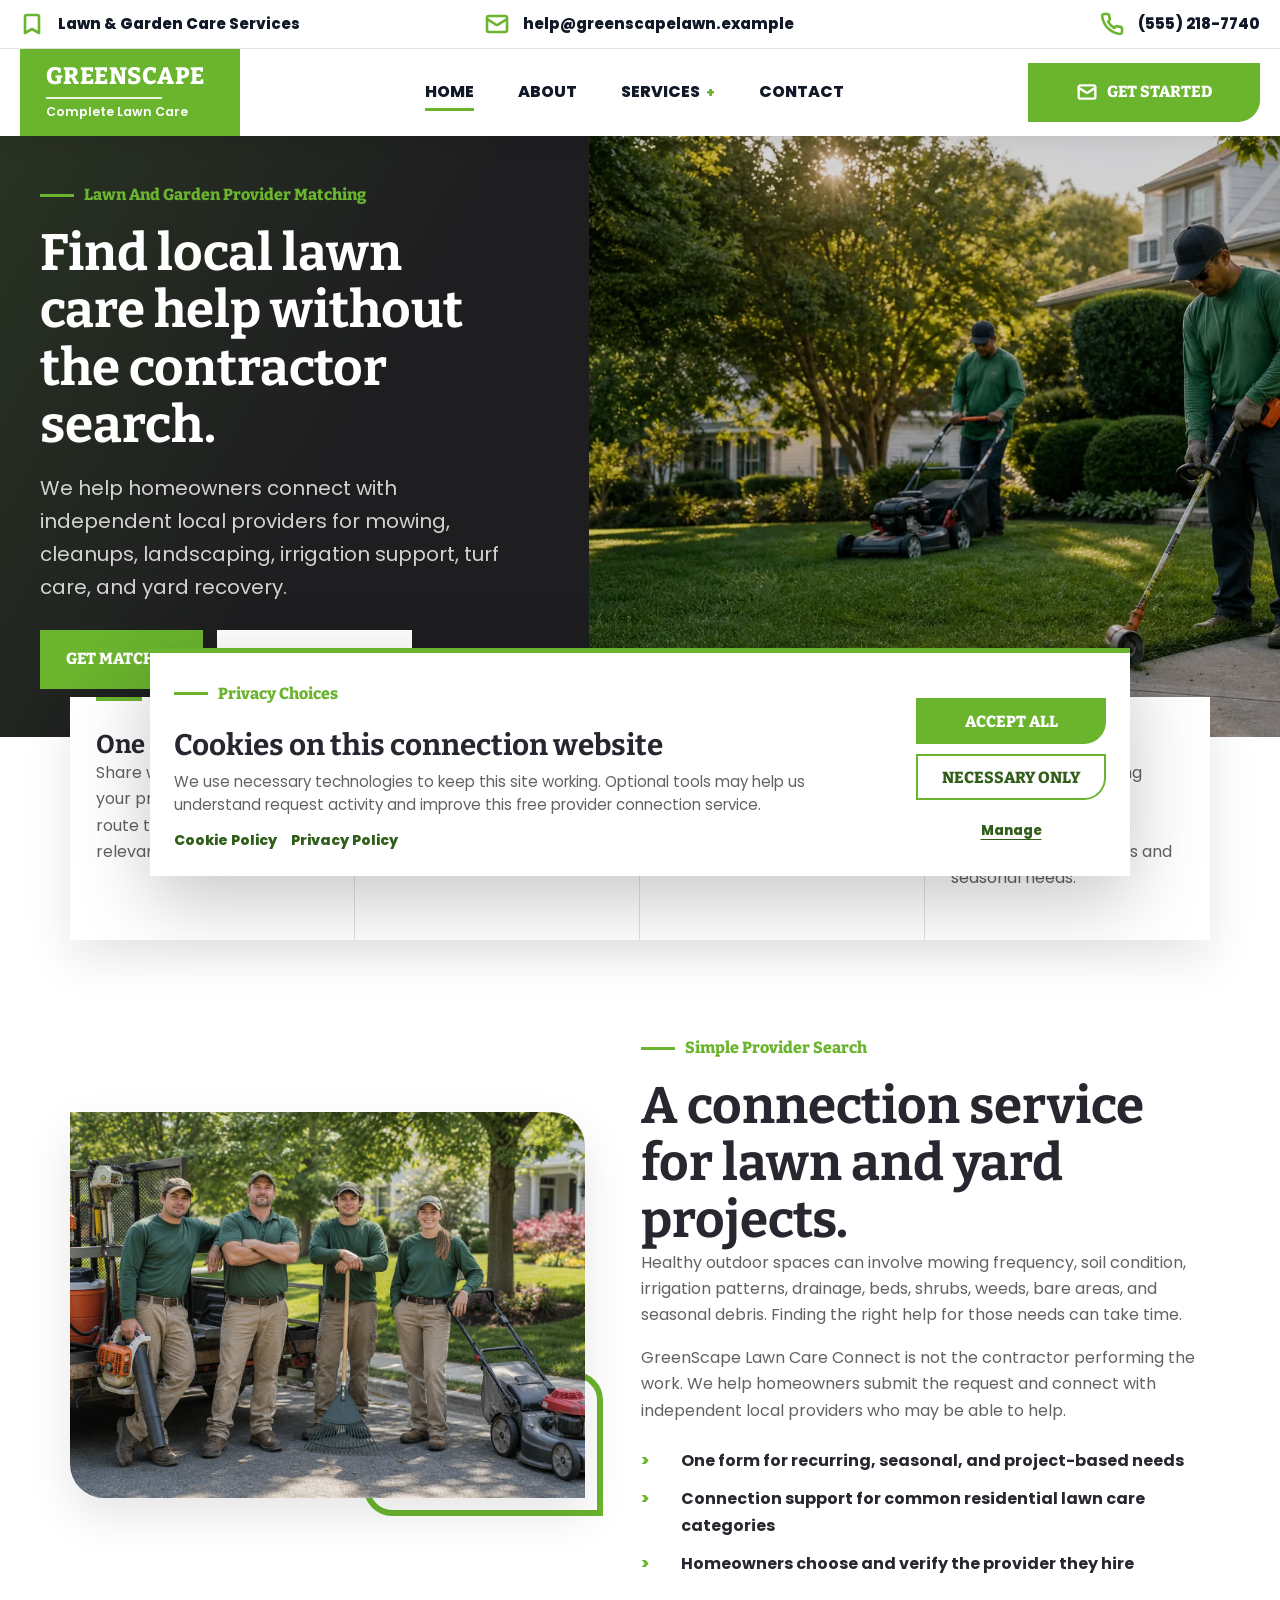
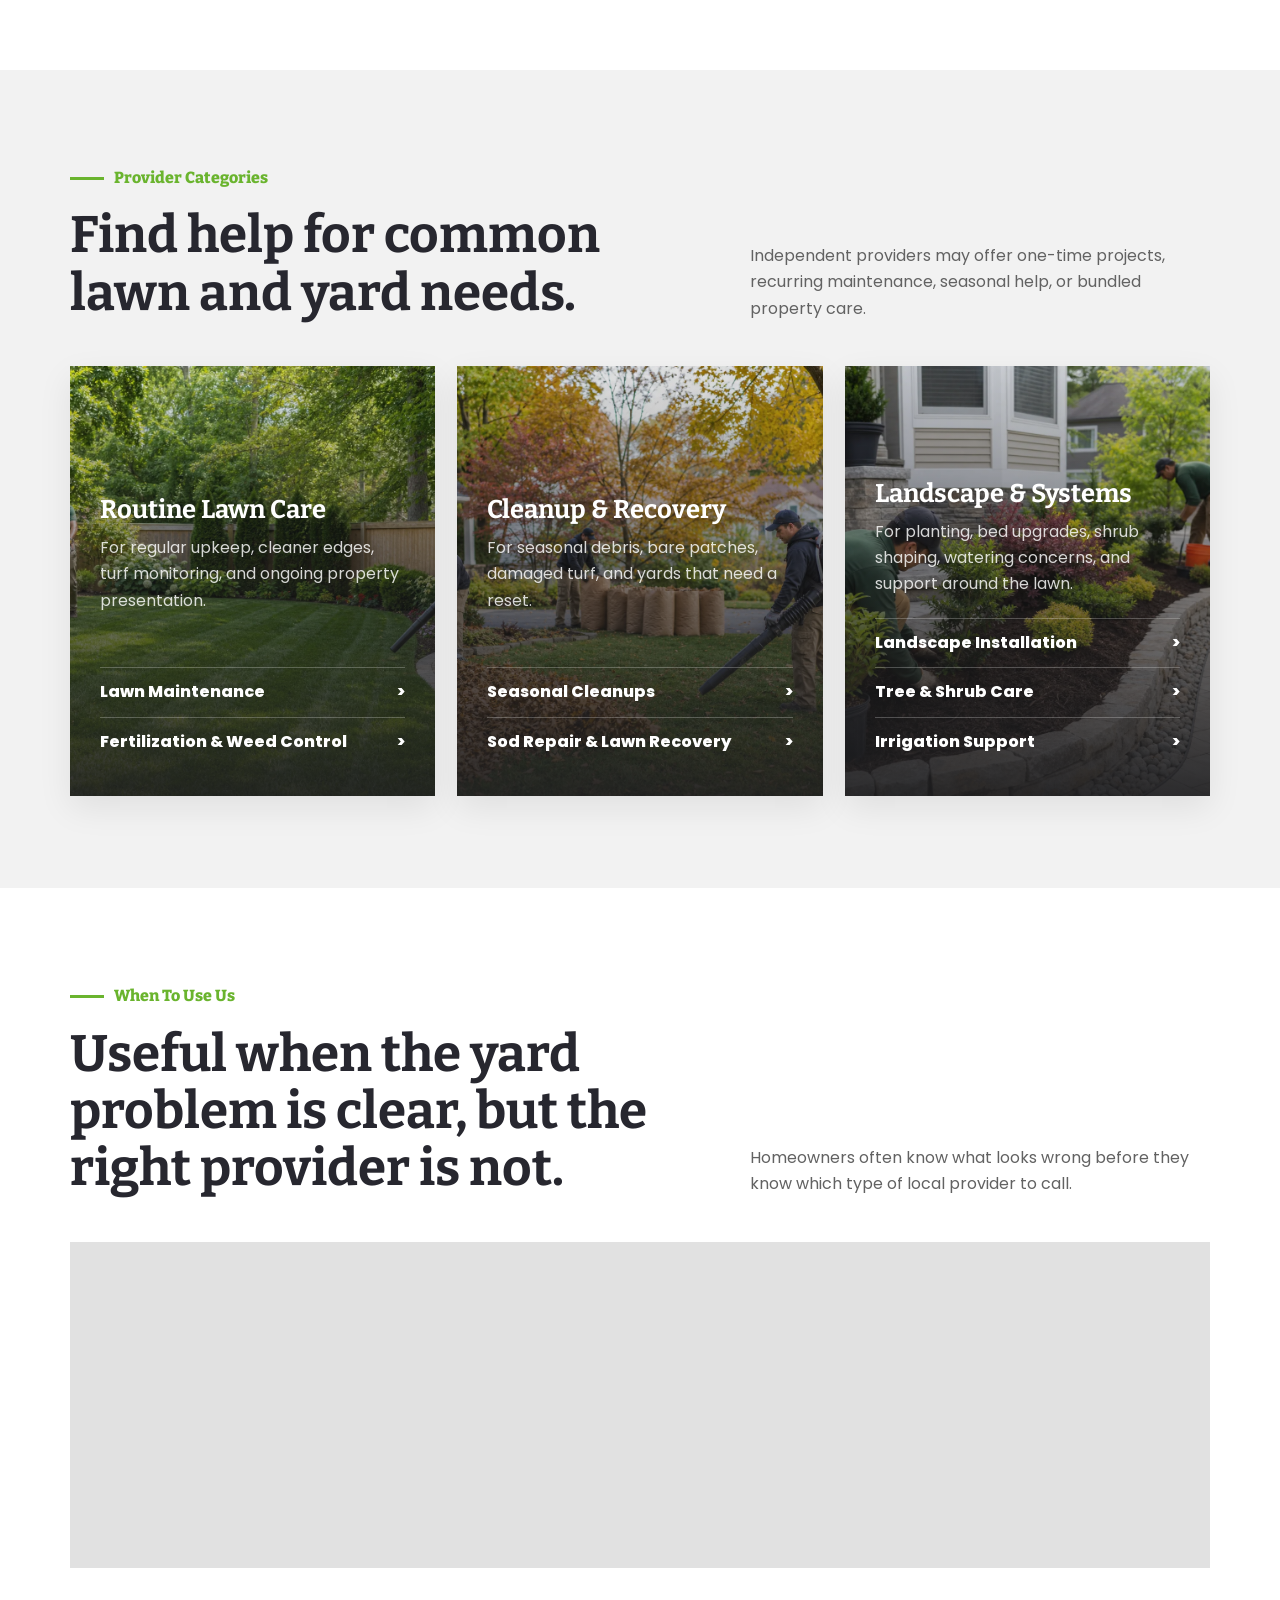
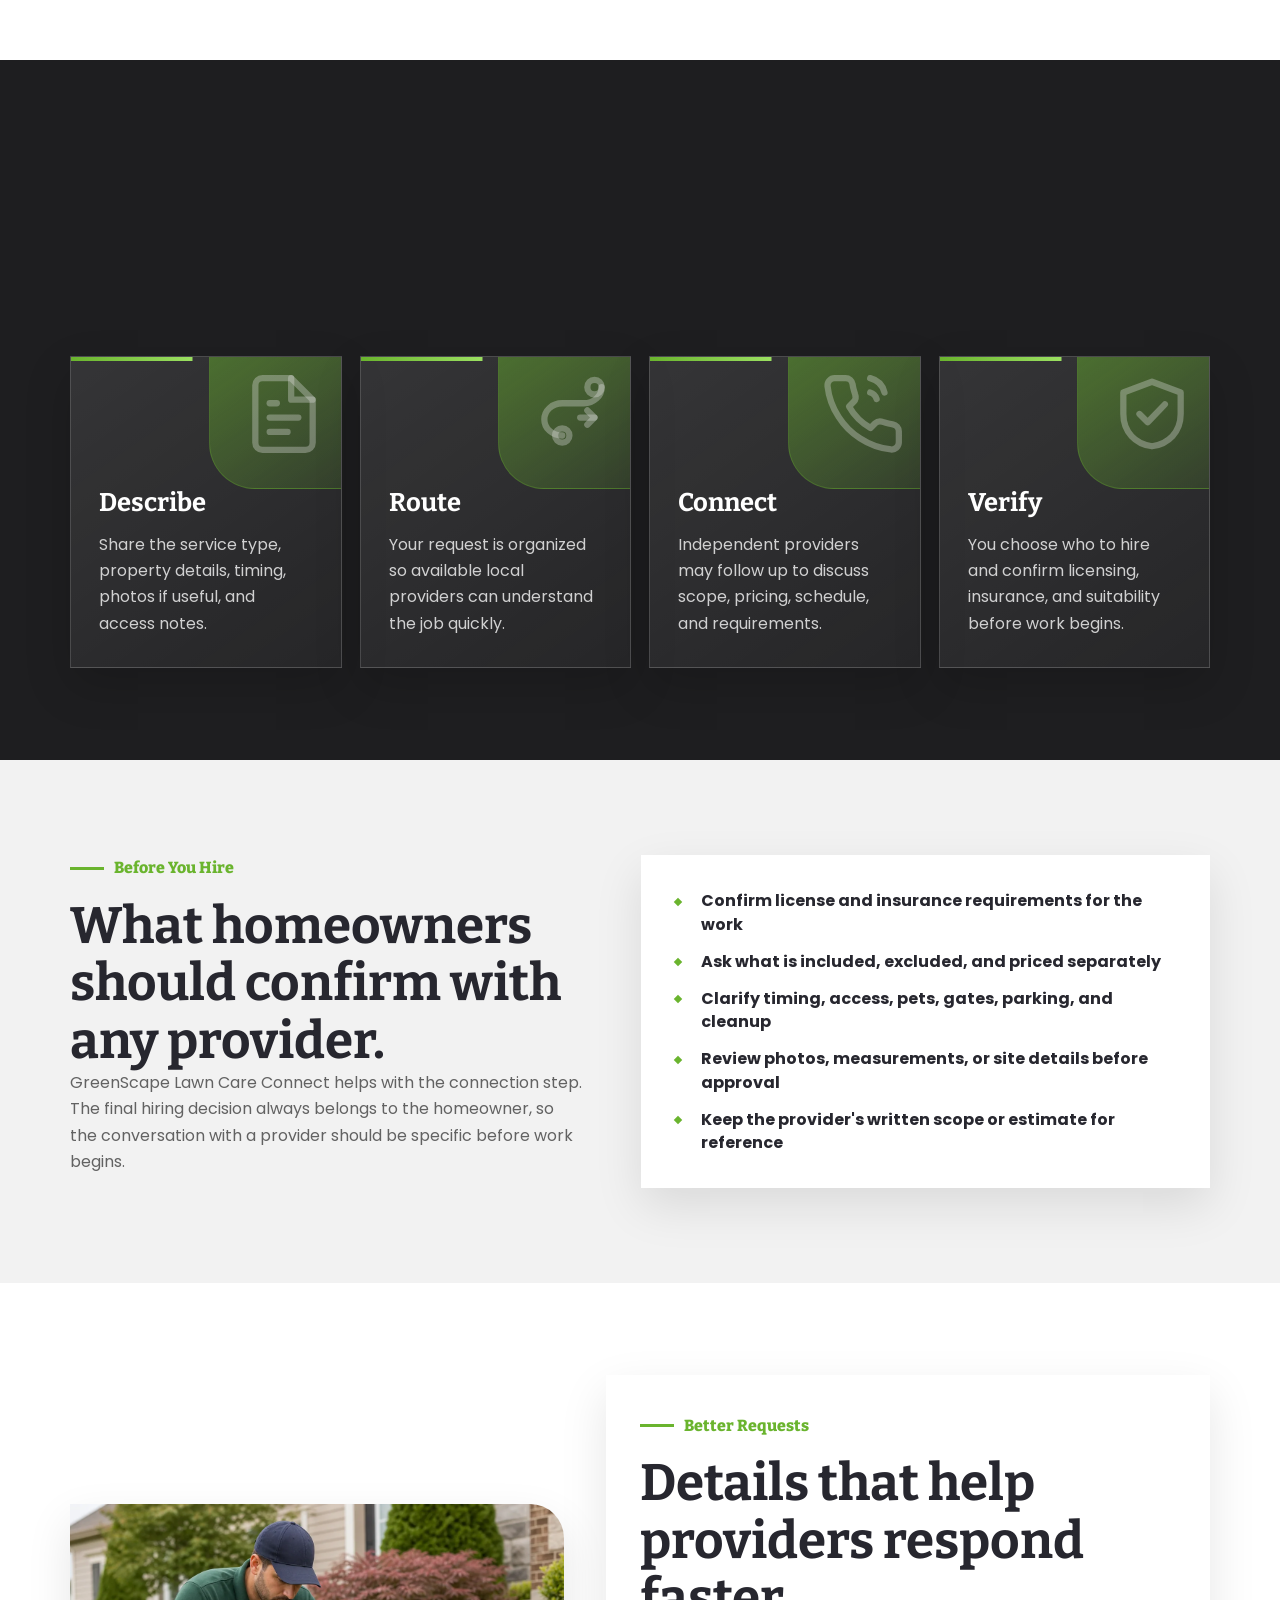
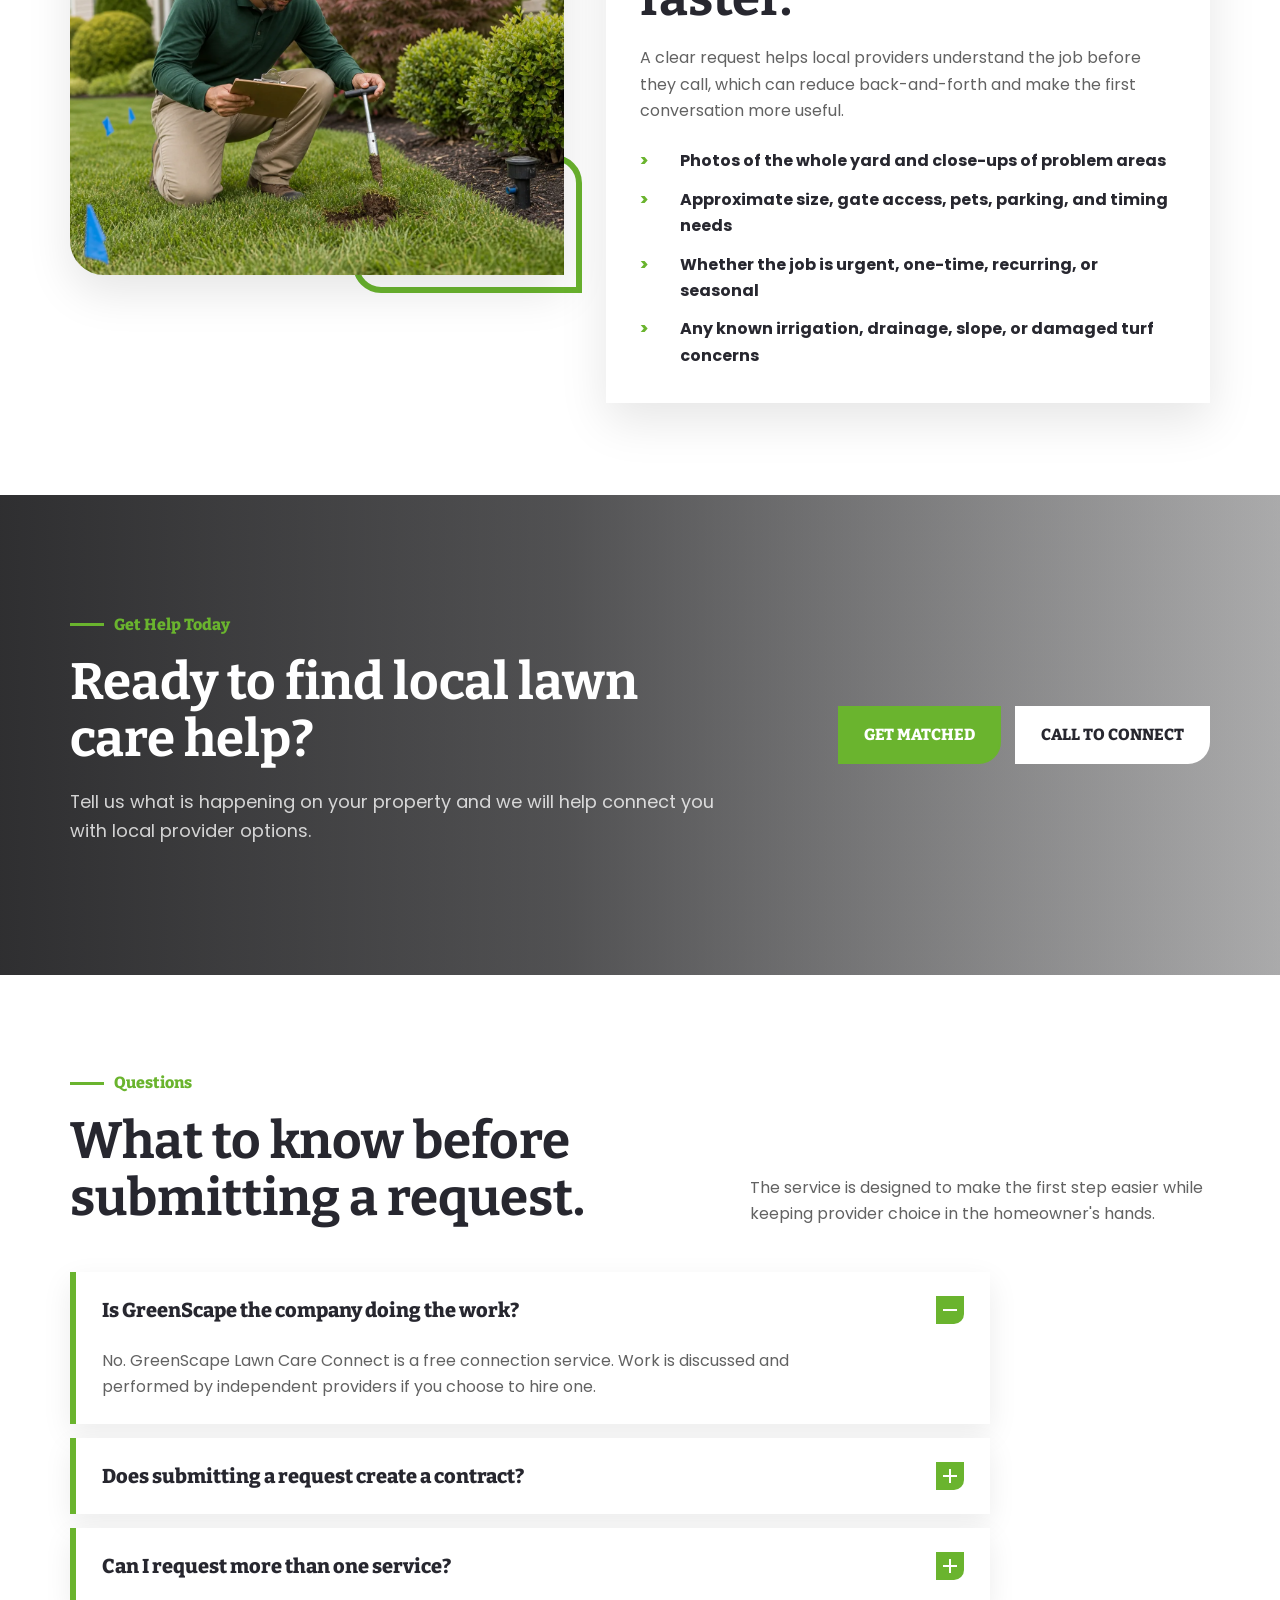
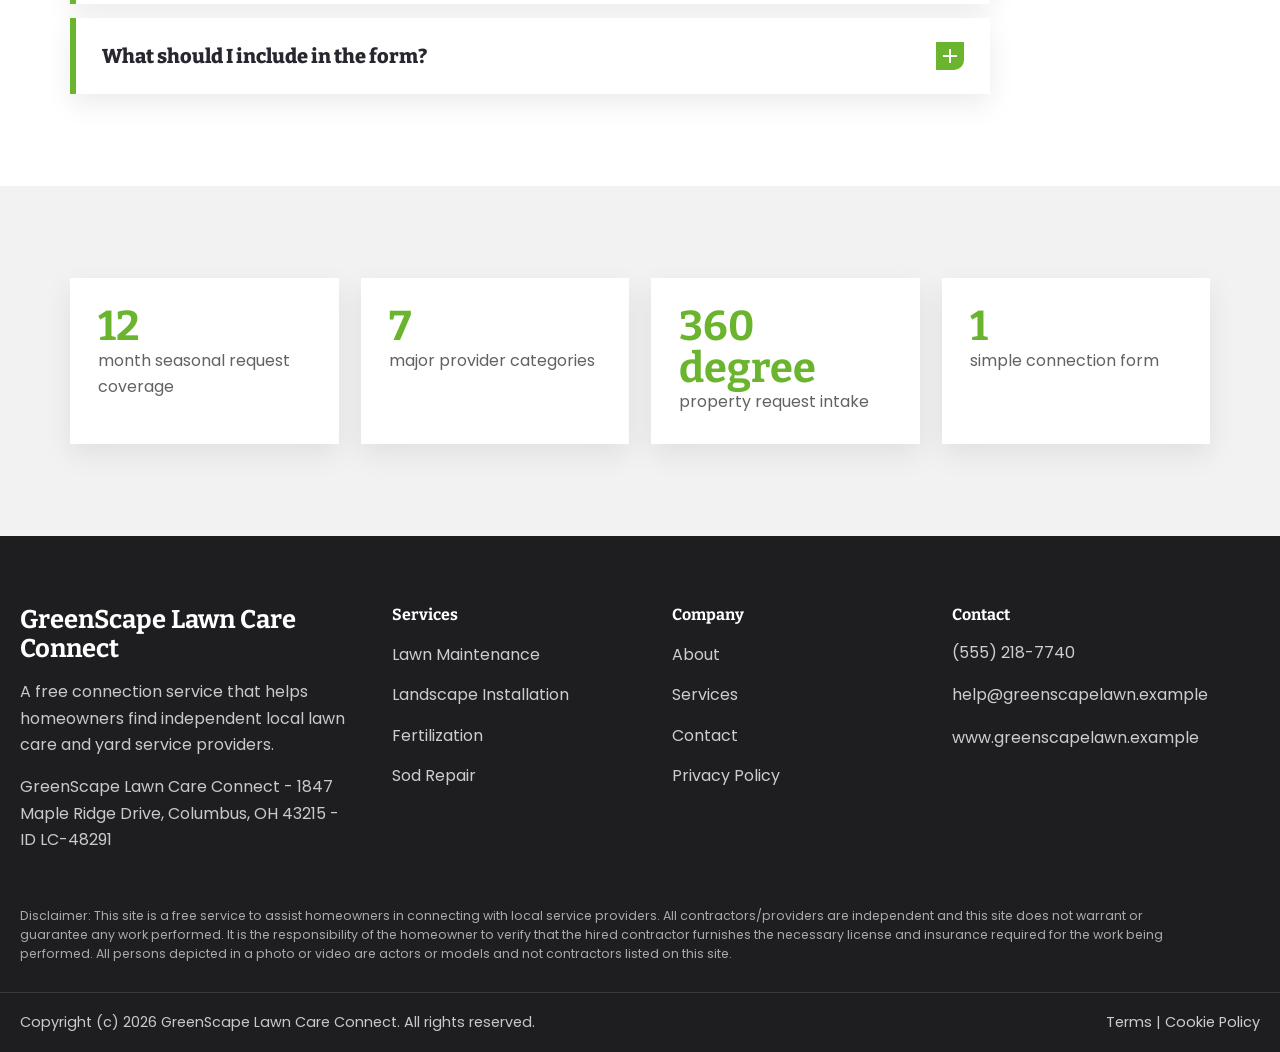
==== commit e3c22874: "+" ====
--- a/index.html
+++ b/index.html
@@ -5,7 +5,7 @@
   <meta name="viewport" content="width=device-width, initial-scale=1.0">
   <title>Find Local Lawn Care Providers | GreenScape Lawn Care Connect</title>
   <meta name="description" content="Free lawn care connection service helping homeowners find independent local providers for mowing, landscaping, irrigation support, cleanups, turf care, shrub care, and sod repair.">
-  <link rel="preconnect" href="https://fonts.googleapis.com">
+  <link rel="icon" href="assets/favicon.svg" type="image/svg+xml"><link rel="preconnect" href="https://fonts.googleapis.com">
   <link rel="preconnect" href="https://fonts.gstatic.com" crossorigin>
   <link href="https://fonts.googleapis.com/css2?family=Bitter:wght@700;800&family=Poppins:wght@400;600;700;800&display=swap" rel="stylesheet">
   <link rel="stylesheet" href="css/styles.css">
--- a/css/styles.css
+++ b/css/styles.css
@@ -1,5 +1,6 @@
 ﻿:root {
   --green: #6ab42e;
+  --green-light: #9be061;
   --green-dark: #315f1b;
   --ink: #27272f;
   --coal: #1e1e20;
@@ -30,6 +31,10 @@
 }
 
 body.nav-open {
+  overflow: hidden;
+}
+
+body.modal-open {
   overflow: hidden;
 }
 
@@ -70,6 +75,18 @@
   transform: translateY(-4px);
 }
 
+body.modal-open .floating-action {
+  opacity: 0;
+  visibility: hidden;
+  transform: translateY(22px);
+}
+
+body.cookie-open .floating-action {
+  opacity: 0;
+  visibility: hidden;
+  transform: translateY(22px);
+}
+
 .floating-action svg {
   width: 22px;
   height: 22px;
@@ -1506,6 +1523,7 @@
 
 .policy-card {
   max-width: 980px;
+  counter-reset: legal-section;
 }
 
 .policy-card h2 {
@@ -1514,6 +1532,33 @@
 
 .policy-card h3 {
   margin: 30px 0 12px;
+}
+
+.policy-card h2,
+.policy-card h3 {
+  display: grid;
+  grid-template-columns: 46px minmax(0, 1fr);
+  gap: 14px;
+  align-items: start;
+}
+
+.policy-card h2::before,
+.policy-card h3::before {
+  counter-increment: legal-section;
+  content: counter(legal-section, decimal-leading-zero);
+  display: inline-grid;
+  place-items: center;
+  width: 38px;
+  height: 38px;
+  margin-top: 0.08em;
+  border-radius: 0 0 14px 0;
+  background: var(--green);
+  color: var(--white);
+  box-shadow: 0 12px 24px rgba(93, 183, 39, 0.24);
+  font-family: "Poppins", sans-serif;
+  font-size: 0.78rem;
+  font-weight: 800;
+  line-height: 1;
 }
 
 .policy-card p {
@@ -1590,6 +1635,273 @@
   border-left: 4px solid var(--green);
 }
 
+.confirmation-modal {
+  position: fixed;
+  inset: 0;
+  z-index: 80;
+  display: grid;
+  place-items: center;
+  padding: 24px;
+  opacity: 0;
+  pointer-events: none;
+  visibility: hidden;
+  transition: opacity 0.24s ease, visibility 0.24s ease;
+}
+
+.confirmation-modal.is-open {
+  opacity: 1;
+  pointer-events: auto;
+  visibility: visible;
+}
+
+.confirmation-backdrop {
+  position: absolute;
+  inset: 0;
+  background: rgba(16, 22, 16, 0.72);
+  backdrop-filter: blur(5px);
+}
+
+.confirmation-dialog {
+  position: relative;
+  z-index: 1;
+  width: min(100%, 560px);
+  padding: 42px;
+  overflow: hidden;
+  background: var(--white);
+  box-shadow: 0 30px 80px rgba(0, 0, 0, 0.28);
+  transform: translateY(18px) scale(0.97);
+  transition: transform 0.24s ease;
+}
+
+.confirmation-modal.is-open .confirmation-dialog {
+  transform: translateY(0) scale(1);
+}
+
+.confirmation-dialog::before {
+  position: absolute;
+  inset: 0 0 auto;
+  height: 5px;
+  content: "";
+  background: linear-gradient(90deg, var(--green), var(--green-light));
+}
+
+.confirmation-close {
+  position: absolute;
+  top: 16px;
+  right: 16px;
+  display: grid;
+  place-items: center;
+  width: 42px;
+  height: 42px;
+  border: 1px solid var(--line);
+  color: var(--ink);
+  background: var(--soft);
+  cursor: pointer;
+  transition: color 0.22s ease, background 0.22s ease, transform 0.22s ease;
+}
+
+.confirmation-close span {
+  display: block;
+  margin-top: -2px;
+  font-size: 1.7rem;
+  line-height: 1;
+}
+
+.confirmation-close:hover,
+.confirmation-close:focus-visible {
+  color: var(--white);
+  background: var(--green);
+  transform: rotate(90deg);
+}
+
+.confirmation-icon {
+  display: grid;
+  place-items: center;
+  width: 72px;
+  height: 72px;
+  margin-bottom: 22px;
+  color: var(--white);
+  background:
+    radial-gradient(circle at 28% 22%, rgba(255, 255, 255, 0.52), transparent 25%),
+    linear-gradient(145deg, #82d64b 0%, #54a322 52%, #2d6317 100%);
+  border-radius: 0 0 24px 0;
+  box-shadow: 0 18px 34px rgba(49, 95, 27, 0.28);
+}
+
+.confirmation-icon svg {
+  width: 38px;
+  height: 38px;
+  stroke: currentColor;
+  stroke-width: 2.7;
+  stroke-linecap: round;
+  stroke-linejoin: round;
+}
+
+.confirmation-dialog h2 {
+  margin: 8px 46px 14px 0;
+  font-size: clamp(2rem, 4vw, 2.65rem);
+  line-height: 1.06;
+}
+
+.confirmation-dialog p {
+  max-width: 470px;
+  margin-bottom: 0;
+  color: var(--muted);
+  font-size: 1rem;
+  line-height: 1.62;
+}
+
+.confirmation-note {
+  margin-top: 14px;
+  padding: 14px 16px;
+  color: rgba(43, 48, 58, 0.78);
+  background: var(--soft);
+  border-left: 4px solid var(--green);
+  font-size: 0.9rem;
+  line-height: 1.55;
+}
+
+.confirmation-actions {
+  display: flex;
+  flex-wrap: wrap;
+  gap: 12px;
+  margin-top: 24px;
+}
+
+.confirmation-actions .btn {
+  min-width: 160px;
+}
+
+.btn-outline {
+  color: var(--green-dark);
+  background: var(--white);
+}
+
+.btn-outline:hover {
+  color: var(--white);
+  background: var(--green-dark);
+}
+
+.cookie-banner {
+  position: fixed;
+  left: max(24px, env(safe-area-inset-left));
+  right: max(24px, env(safe-area-inset-right));
+  bottom: max(24px, env(safe-area-inset-bottom));
+  z-index: 70;
+  display: grid;
+  grid-template-columns: minmax(0, 1fr) auto;
+  gap: 24px;
+  align-items: end;
+  max-width: 980px;
+  margin: 0 auto;
+  padding: 24px;
+  color: var(--muted);
+  background: var(--white);
+  border-top: 5px solid var(--green);
+  box-shadow: 0 24px 70px rgba(0, 0, 0, 0.22);
+  opacity: 0;
+  transform: translateY(18px);
+  animation: cookieIn 0.28s ease forwards;
+}
+
+.cookie-banner.is-hiding {
+  opacity: 0;
+  transform: translateY(18px);
+  transition: opacity 0.22s ease, transform 0.22s ease;
+}
+
+.cookie-banner h2 {
+  margin: 6px 0 8px;
+  font-size: clamp(1.35rem, 2.4vw, 1.85rem);
+  line-height: 1.12;
+}
+
+.cookie-banner p {
+  max-width: 690px;
+  margin: 0;
+  font-size: 0.94rem;
+  line-height: 1.55;
+}
+
+.cookie-preferences {
+  display: grid;
+  gap: 8px;
+  margin-top: 14px;
+  padding: 14px;
+  background: var(--soft);
+}
+
+.cookie-preferences[hidden] {
+  display: none;
+}
+
+.cookie-preferences label {
+  display: flex;
+  gap: 10px;
+  align-items: center;
+  color: var(--ink);
+  font-size: 0.9rem;
+}
+
+.cookie-preferences input {
+  width: 18px;
+  min-height: 18px;
+  accent-color: var(--green);
+}
+
+.cookie-links {
+  display: flex;
+  flex-wrap: wrap;
+  gap: 14px;
+  margin-top: 12px;
+  font-size: 0.88rem;
+  font-weight: 800;
+}
+
+.cookie-links a {
+  color: var(--green-dark);
+}
+
+.cookie-links a:hover {
+  color: var(--green);
+}
+
+.cookie-actions {
+  display: grid;
+  gap: 10px;
+  min-width: 190px;
+}
+
+.cookie-actions .btn {
+  min-height: 46px;
+  padding: 11px 18px;
+  white-space: nowrap;
+}
+
+.cookie-manage {
+  min-height: 42px;
+  border: 0;
+  color: var(--green-dark);
+  background: transparent;
+  cursor: pointer;
+  font-family: "Poppins", Arial, sans-serif;
+  font-weight: 800;
+  text-decoration: underline;
+  text-underline-offset: 4px;
+}
+
+.cookie-manage:hover,
+.cookie-manage:focus-visible {
+  color: var(--green);
+}
+
+@keyframes cookieIn {
+  to {
+    opacity: 1;
+    transform: translateY(0);
+  }
+}
+
 .site-footer {
   background: var(--coal);
   color: rgba(255, 255, 255, 0.76);
@@ -1608,9 +1920,45 @@
   color: var(--white);
 }
 
+.site-footer a {
+  position: relative;
+  display: inline-flex;
+  width: fit-content;
+  color: rgba(255, 255, 255, 0.78);
+  transition: color 0.24s ease, transform 0.24s ease;
+}
+
+.site-footer a::after {
+  position: absolute;
+  left: 0;
+  bottom: -4px;
+  width: 100%;
+  height: 2px;
+  content: "";
+  background: var(--green);
+  transform: scaleX(0);
+  transform-origin: left;
+  transition: transform 0.24s ease;
+}
+
+.site-footer a:hover,
+.site-footer a:focus-visible {
+  color: var(--white);
+  transform: translateX(4px);
+}
+
+.site-footer a:hover::after,
+.site-footer a:focus-visible::after {
+  transform: scaleX(1);
+}
+
 .footer-links {
   display: grid;
   gap: 10px;
+}
+
+.footer-links a {
+  padding: 2px 0;
 }
 
 .footer-bottom {
@@ -1636,6 +1984,11 @@
   justify-content: space-between;
   padding: 18px 0;
   font-size: 0.9rem;
+}
+
+.footer-bottom a:hover,
+.footer-bottom a:focus-visible {
+  transform: translateY(-1px);
 }
 
 [data-reveal] {
@@ -1898,18 +2251,25 @@
     display: none;
   }
 
+  .site-header {
+    background: var(--green);
+    box-shadow: 0 8px 18px rgba(41, 94, 19, 0.18);
+  }
+
   .nav-inner {
     display: flex;
     align-items: stretch;
     justify-content: space-between;
     min-height: 72px;
     gap: 14px;
+    background: var(--green);
   }
 
   .brand {
     flex: 0 0 178px;
     min-height: 72px;
     padding: 12px 20px;
+    background: transparent;
   }
 
   .brand-name {
@@ -1940,6 +2300,10 @@
     flex: 0 0 auto;
     align-self: center;
     width: 82px;
+    border-color: rgba(255, 255, 255, 0.72);
+    background: var(--white);
+    color: var(--green-dark);
+    box-shadow: 0 12px 22px rgba(38, 92, 18, 0.2);
   }
 
   .nav-cta {
@@ -2084,7 +2448,465 @@
     min-height: 0;
   }
 
+  h1 {
+    font-size: clamp(2rem, 9vw, 2.65rem);
+  }
+
+  h2 {
+    font-size: clamp(1.75rem, 8vw, 2.35rem);
+  }
+
+  h3 {
+    font-size: clamp(1.15rem, 5.5vw, 1.55rem);
+  }
+
+  .section {
+    padding: 44px 0;
+  }
+
+  .section-head {
+    gap: 16px;
+    margin-bottom: 26px;
+  }
+
+  .section-head p,
+  .hero p,
+  .page-hero p,
+  .cta-inner p {
+    font-size: 0.95rem;
+    line-height: 1.55;
+  }
+
+  [data-reveal],
+  [data-reveal="down"] {
+    opacity: 1;
+    transform: none;
+    transition: none;
+  }
+
+  .hero-copy {
+    padding: 34px 18px;
+  }
+
+  .hero h1 {
+    font-size: clamp(2rem, 9vw, 2.75rem);
+  }
+
+  .hero p {
+    margin: 14px 0 20px;
+  }
+
+  .hero-actions,
+  .cta-actions {
+    gap: 10px;
+  }
+
+  .hero-actions .btn,
+  .cta-actions .btn {
+    width: 100%;
+    min-height: 48px;
+  }
+
+  .hero-media {
+    min-height: 190px;
+  }
+
+  .feature-card,
+  .need-item,
+  .service-path-card,
+  .stat {
+    min-height: 0;
+    padding: 22px 20px;
+  }
+
+  .stats-grid {
+    grid-template-columns: repeat(2, minmax(0, 1fr));
+    gap: 10px;
+  }
+
+  .stat {
+    padding: 16px 14px;
+  }
+
+  .stat strong {
+    margin-bottom: 6px;
+    font-size: 1.8rem;
+  }
+
+  .stat span {
+    display: block;
+    font-size: 0.78rem;
+    line-height: 1.35;
+  }
+
+  .feature-strip {
+    width: min(100% - 24px, 520px);
+  }
+
+  .feature-grid {
+    grid-template-columns: repeat(2, minmax(0, 1fr));
+  }
+
+  .feature-card {
+    padding: 16px 14px 15px;
+    border-right: 1px solid var(--line);
+  }
+
+  .feature-card:nth-child(2n) {
+    border-right: 0;
+  }
+
+  .feature-card h3 {
+    margin-bottom: 6px;
+    font-size: 0.98rem;
+    line-height: 1.12;
+  }
+
+  .feature-card p {
+    font-size: 0.78rem;
+    line-height: 1.38;
+  }
+
+  .feature-icon {
+    width: 38px;
+    height: 38px;
+    margin-bottom: 10px;
+    border-radius: 0 0 13px 0;
+    font-size: 1rem;
+  }
+
+  .feature-card::before,
+  .service-path-card::before,
+  .principle-card::before {
+    left: 20px;
+    width: 38px;
+  }
+
+  .feature-card:hover::before,
+  .service-path-card:hover::before,
+  .principle-card:hover::before {
+    width: calc(100% - 40px);
+  }
+
+  .service-group {
+    min-height: 300px;
+  }
+
+  .service-group > div {
+    padding: 24px 20px;
+  }
+
+  .mini-links {
+    gap: 0;
+  }
+
+  .mini-links a {
+    padding: 9px 0;
+  }
+
+  .process-step {
+    display: grid;
+    grid-template-columns: 50px minmax(0, 1fr);
+    column-gap: 14px;
+    align-items: center;
+    min-height: 0;
+    padding: 16px;
+  }
+
+  .process-grid {
+    grid-template-columns: 1fr;
+    gap: 10px;
+  }
+
+  .process-visual {
+    position: relative;
+    top: auto;
+    right: auto;
+    grid-row: 1 / span 2;
+    width: 46px;
+    height: 46px;
+    color: var(--white);
+    opacity: 1;
+    border-radius: 0 0 16px 0;
+    background:
+      radial-gradient(circle at 28% 18%, rgba(255, 255, 255, 0.42), transparent 25%),
+      linear-gradient(145deg, #78c93a 0%, #4e8f22 100%);
+    border-color: rgba(255, 255, 255, 0.18);
+    box-shadow: 0 12px 24px rgba(0, 0, 0, 0.18), inset 0 1px 0 rgba(255, 255, 255, 0.22);
+  }
+
+  .process-icon {
+    width: 25px;
+    height: 25px;
+    stroke-width: 1.75;
+  }
+
+  .process-step h3 {
+    grid-column: 2;
+    align-self: end;
+    margin-bottom: 6px;
+    font-size: 1rem;
+    line-height: 1.12;
+  }
+
+  .process-step p {
+    grid-column: 2;
+    align-self: start;
+    font-size: 0.82rem;
+    line-height: 1.42;
+  }
+
+  .service-category-stack {
+    gap: 24px;
+  }
+
+  .service-category-content {
+    padding: 26px 20px;
+  }
+
+  .service-category-media img {
+    aspect-ratio: 4 / 3;
+  }
+
+  .service-topic-list {
+    gap: 10px;
+    margin-top: 18px;
+  }
+
+  .service-topic-list a {
+    padding: 14px 16px;
+  }
+
+  .service-category-kicker {
+    gap: 12px;
+    margin-bottom: 16px;
+  }
+
+  .service-category-kicker .service-3d-icon,
+  .service-3d-icon {
+    width: 56px;
+    height: 56px;
+  }
+
+  .service-category-kicker .service-3d-icon svg,
+  .service-category-kicker .service-3d-icon [data-lucide],
+  .service-3d-icon svg,
+  .service-3d-icon [data-lucide] {
+    width: 30px;
+    height: 30px;
+  }
+
+  .about-panel,
+  .principle-card,
+  .verify-panel,
+  .prep-card,
+  .contact-card,
+  .form-card,
+  .policy-card {
+    padding: 24px 20px;
+  }
+
+  .confirmation-modal {
+    padding: 16px;
+    align-items: center;
+  }
+
+  .confirmation-dialog {
+    max-height: calc(100dvh - 32px);
+    padding: 28px 18px 20px;
+    overflow-y: auto;
+  }
+
+  .confirmation-close {
+    top: 12px;
+    right: 12px;
+    width: 38px;
+    height: 38px;
+  }
+
+  .confirmation-icon {
+    width: 56px;
+    height: 56px;
+    margin-bottom: 16px;
+    border-radius: 0 0 18px 0;
+  }
+
+  .confirmation-icon svg {
+    width: 30px;
+    height: 30px;
+  }
+
+  .confirmation-dialog h2 {
+    margin-right: 42px;
+    margin-bottom: 10px;
+    font-size: 1.85rem;
+    line-height: 1.08;
+  }
+
+  .confirmation-dialog p {
+    font-size: 0.92rem;
+    line-height: 1.52;
+  }
+
+  .confirmation-note {
+    padding: 12px 14px;
+    font-size: 0.78rem;
+    line-height: 1.42;
+  }
+
+  .confirmation-actions {
+    gap: 10px;
+    margin-top: 18px;
+  }
+
+  .confirmation-actions .btn {
+    width: 100%;
+  }
+
+  .cookie-banner {
+    left: 12px;
+    right: 12px;
+    bottom: max(12px, env(safe-area-inset-bottom));
+    grid-template-columns: 1fr;
+    gap: 14px;
+    max-height: calc(100dvh - 24px);
+    padding: 16px;
+    overflow-y: auto;
+  }
+
+  .cookie-banner h2 {
+    margin-bottom: 6px;
+    font-size: 1.12rem;
+  }
+
+  .cookie-banner p,
+  .cookie-preferences label {
+    font-size: 0.78rem;
+    line-height: 1.4;
+  }
+
+  .cookie-links {
+    gap: 12px;
+    margin-top: 10px;
+    font-size: 0.82rem;
+  }
+
+  .cookie-actions {
+    grid-template-columns: 1fr 1fr;
+    min-width: 0;
+  }
+
+  .cookie-actions .btn {
+    width: 100%;
+    min-height: 44px;
+    padding: 10px 12px;
+    font-size: 0.86rem;
+  }
+
+  .cookie-manage {
+    width: 100%;
+    grid-column: 1 / -1;
+    min-height: 34px;
+  }
+
+  .principle-card {
+    min-height: 0;
+  }
+
+  .check-list,
+  .detail-list {
+    gap: 10px;
+    margin-top: 18px;
+  }
+
+  .check-list li,
+  .detail-list li {
+    grid-template-columns: 18px minmax(0, 1fr);
+    gap: 8px;
+    font-size: 0.9rem;
+  }
+
+  .faq-question {
+    min-height: 0;
+    padding: 18px 20px;
+    font-size: 1.05rem;
+  }
+
+  .faq-panel {
+    padding: 0 20px 18px;
+  }
+
+  .cta-overlay {
+    padding: 48px 0;
+  }
+
+  .page-hero {
+    padding: 56px 0;
+  }
+
+  .page-hero h1 {
+    max-width: 14ch;
+    font-size: clamp(1.75rem, 8vw, 2.2rem);
+  }
+
+  .policy-card h3 {
+    margin-top: 24px;
+  }
+
+  .policy-card h2,
+  .policy-card h3 {
+    grid-template-columns: 38px minmax(0, 1fr);
+    gap: 10px;
+  }
+
+  .policy-card h2::before,
+  .policy-card h3::before {
+    width: 32px;
+    height: 32px;
+    border-radius: 0 0 10px 0;
+    font-size: 0.68rem;
+  }
+
+  .footer-inner {
+    gap: 22px;
+    padding: 42px 0 26px;
+  }
+
+  .footer-disclaimer {
+    width: var(--content);
+    padding-bottom: 22px;
+  }
+
   .footer-bottom .footer-inner {
     flex-direction: column;
-  }
-}
+    padding-bottom: 44px;
+  }
+}
+
+@media (max-width: 340px) {
+  .feature-grid,
+  .stats-grid {
+    grid-template-columns: 1fr;
+  }
+
+  .feature-card,
+  .feature-card:nth-child(2n) {
+    border-right: 0;
+  }
+
+  .process-step {
+    grid-template-columns: 48px minmax(0, 1fr);
+    gap: 10px;
+    padding: 14px;
+  }
+
+  .process-visual {
+    width: 44px;
+    height: 44px;
+  }
+
+  .process-icon {
+    width: 24px;
+    height: 24px;
+  }
+}
